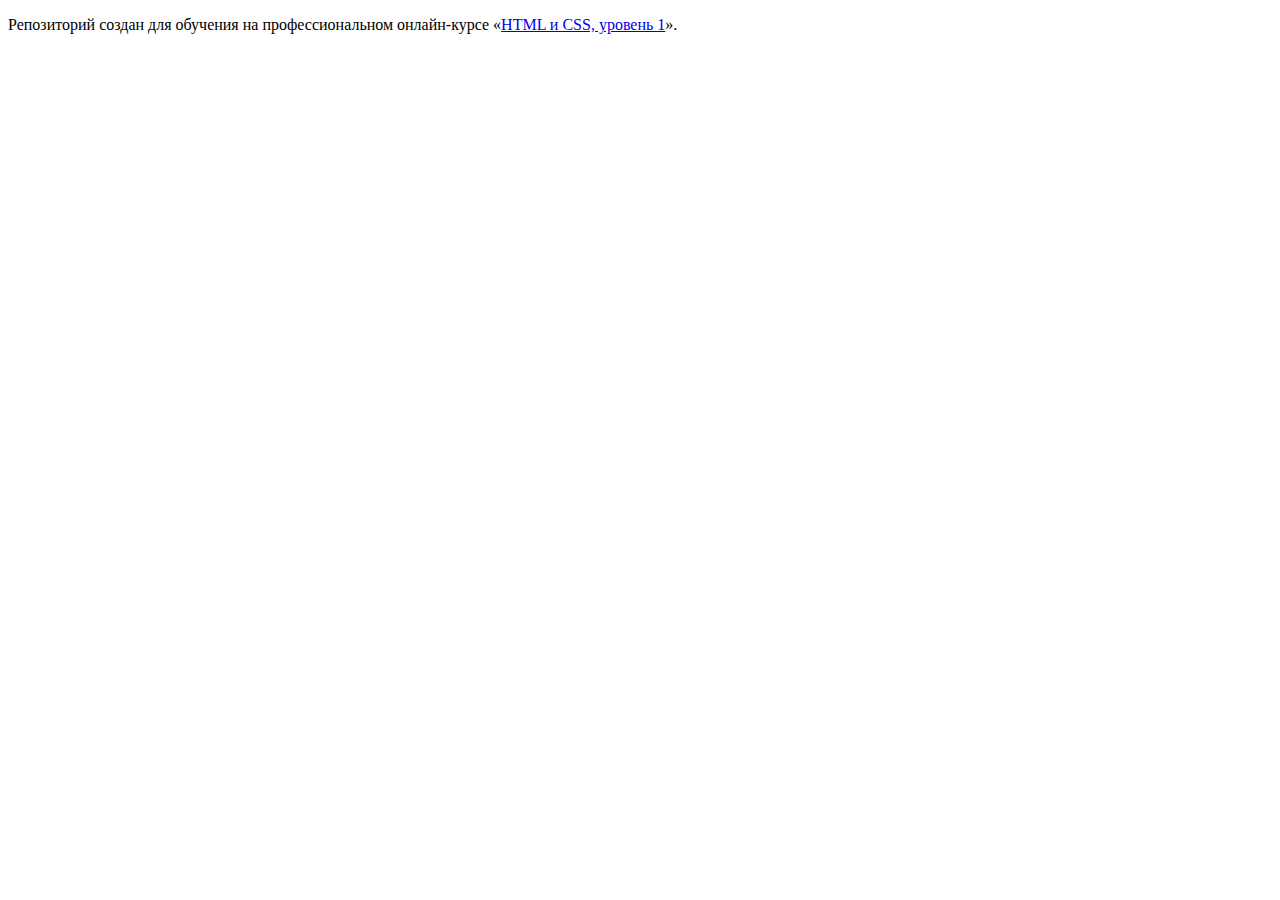
==== index.html @ 4a23c42f ":hatching_chick:" ====
<!DOCTYPE html>
<html lang="ru">
  <head>
    <meta charset="utf-8">
    <title>HTML Academy: Глейси</title>
  </head>
  <body>

    <p>Репозиторий создан для обучения на профессиональном онлайн‑курсе «<a href="https://htmlacademy.ru/intensive/htmlcss">HTML и CSS, уровень 1</a>».</p>

  </body>
</html>
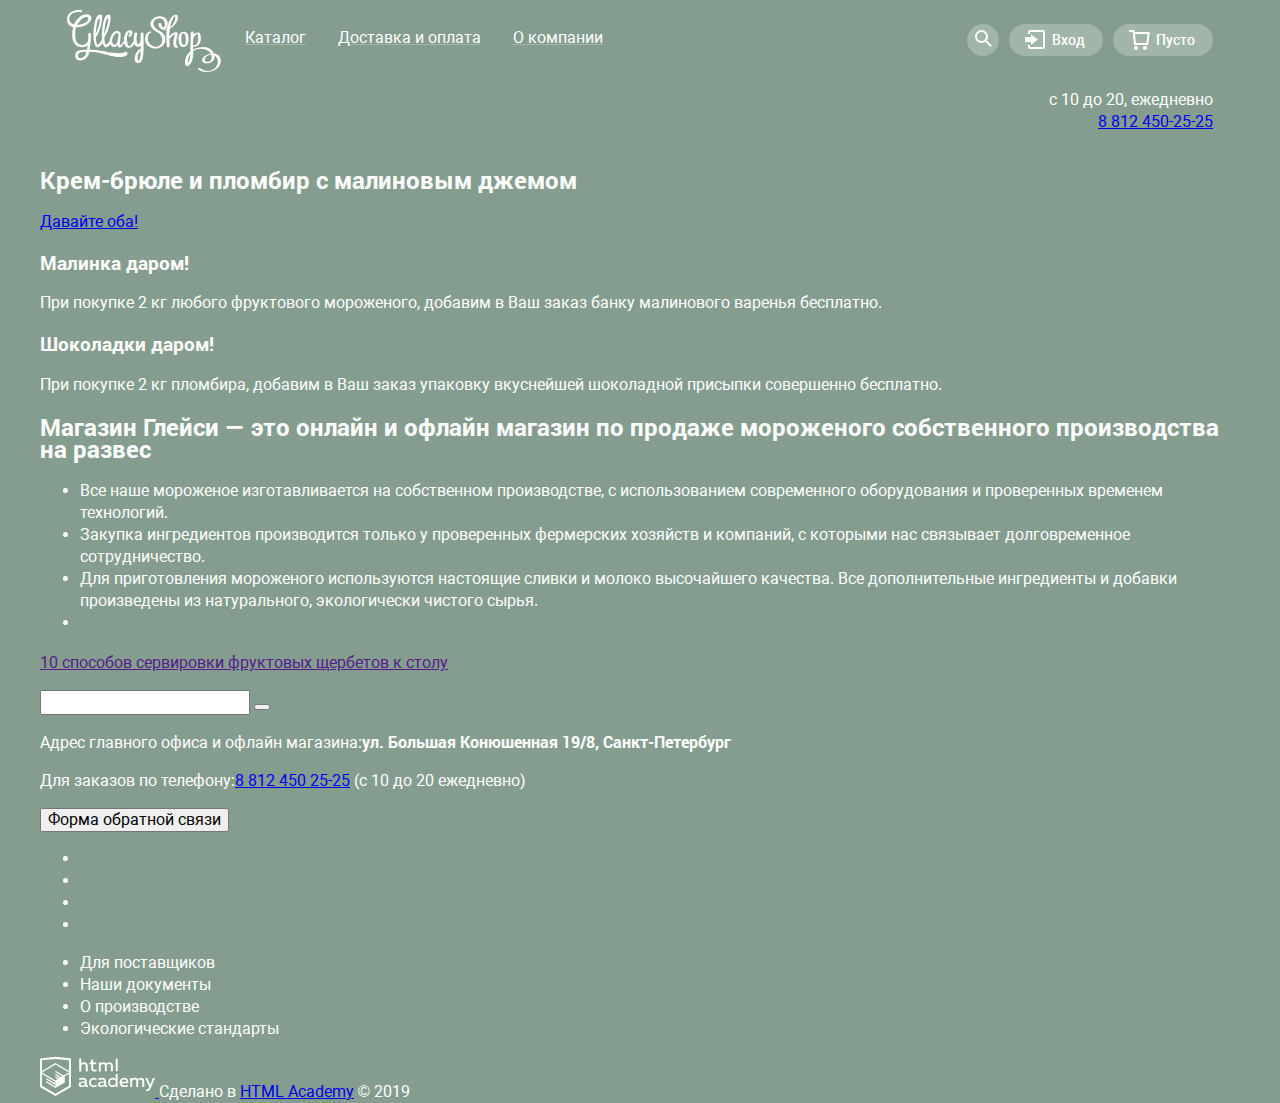
==== commit e2f38b0b: "Структура проекта" ====
--- a/index.html
+++ b/index.html
@@ -2,11 +2,157 @@
 <html lang="ru">
   <head>
     <meta charset="utf-8">
+    <meta name="viewport" content="width=device-width, initial-scale=1">
+    <link rel="stylesheet" href="css/normalize.css">
+    <link rel="stylesheet" href="css/style.css">
     <title>HTML Academy: Глейси</title>
   </head>
   <body>
+    <div class="page-wrapper">
+      <header class="header">
+        <div class="header-wrapper">
+          <img src="img/logo.svg" width="154" height="64" alt="Логотип" class="logo">
+          <nav class="site-nav">
+            <ul class="site-nav__list">
+              <li class="site-nav__item">
+                <a href="#" class="site-nav__link">Каталог</a>
+              </li>
+              <li class="site-nav__item">
+                <a href="#" class="site-nav__link">Доставка и оплата</a>
+              </li>
+              <li class="site-nav__item">
+                <a href="#" class="site-nav__link">О компании</a>
+              </li>
+            </ul>
+          </nav>
+          <div class="user-nav">
+            <ul class="user-nav__list">
+              <li class="user-nav__item">
+                <button class="nav-btns nav-btns__search">
+                  <svg width="17" height="17" viewBox="0 0 17 17"><path fill="#fff" d="M16.958 15.527L11.75 10.32A6.455 6.455 0 0 0 13 6.5 6.5 6.5 0 1 0 6.5 13a6.465 6.465 0 0 0 3.839-1.263l5.205 5.204 1.414-1.414zM6.5 11C4.019 11 2 8.981 2 6.5S4.019 2 6.5 2 11 4.019 11 6.5 8.981 11 6.5 11z"></path></svg>
+                </button>
+              </li>
+              <li class="user-nav__item">
+                <button class="nav-btns nav-btns__login">
+                  <span class="nav-btns__text">Вход</span>
+                  <svg width="21" height="19" viewBox="0 0 21 19"><g fill="#fff"><path d="M6 14.875L12.917 9.5 6 4.125v2.917H-.042v4.917H6z"></path><path d="M18 0H5C3.9 0 3 .9 3 2v2h2V2h13v15H5v-2H3v2c0 1.1.9 2 2 2h13c1.1 0 2-.9 2-2V2c0-1.1-.9-2-2-2z"></path></g></svg>
+                </button>
+              </li>
+              <li class="user-nav__item">
+                <button class="nav-btns nav-btns__cart">
+                  <span class="nav-btns__text">Пусто</span>
+                  <svg width="21" height="20" viewBox="0 0 21 20"><g fill="#FFF"><path d="M5.657 2.031L5.422 0H0v2h3.64l1.5 13h13.988l1.699-12.969H5.657zM17.372 13H6.922L5.888 4.031h12.66L17.372 13z"></path><circle cx="6.984" cy="18" r="2"></circle><circle cx="15.984" cy="18" r="2"></circle></g></svg>
+                </button>
+              </li>
+            </ul>
+          </div><!-- end .header-btns -->
+        </div><!-- end .header-wrapper -->
+        <div class="header-contacts">
+          <p class="header-contacts__text">с 10 до 20, ежедневно<br><a class="header-contacts__tel" href="tel:+78124502525">8 812 450-25-25</a></p>
+        </div><!-- end .header-contacts -->
 
-    <p>Репозиторий создан для обучения на профессиональном онлайн‑курсе «<a href="https://htmlacademy.ru/intensive/htmlcss">HTML и CSS, уровень 1</a>».</p>
 
+      </header>
+      <main class="main">
+        <h1 class="visually-hidden">Добро пожаловать в магазин мороженного "Глэйси"</h1>
+        <section class="slider">
+
+        </section>
+        <section class="offer">
+          <h2 class="offer__text">Крем-брюле и пломбир с малиновым джемом</h2>
+          <a href="#" class="offer__btn">Давайте оба!</a>
+        </section>
+        <div class="content">
+          <article class="gift gift--raspberry">
+            <h3 class="gift__title">Малинка даром!</h3>
+            <p class="gift__text">При покупке 2 кг любого фруктового мороженого, добавим в Ваш заказ банку малинового варенья бесплатно.</p>
+          </article>
+          <article class="gift gift--chocolate">
+            <h3 class="gift__title">Шоколадки даром!</h3>
+            <p class="gift__text">При покупке 2 кг пломбира, добавим в Ваш заказ упаковку вкуснейшей шоколадной присыпки совершенно бесплатно.</p>
+          </article>
+          <h2 class="visually-hidden">Хиты продаж</h2>
+          <article class="goods goods--hit"></article>
+          <article class="goods goods--hit"></article>
+          <article class="goods goods--hit"></article>
+          <article class="goods goods--hit"></article>
+          <section class="about-shop">
+            <h2 class="about-shop__title">Магазин Глейси — это онлайн и офлайн магазин по продаже мороженого собственного производства на развес</h2>
+            <ul class="about-shop__list">
+              <li class="about-shop__item about-shop__item--ice-cream">
+                Все наше мороженое изготавливается на собственном производстве, с использованием современного оборудования и проверенных временем технологий.
+              </li>
+              <li class="about-shop__item about-shop__item--cow">
+                Закупка ингредиентов производится только у проверенных фермерских хозяйств и компаний, с которыми нас связывает долговременное сотрудничество.
+              </li>
+              <li class="about-shop__item about-shop__item--leaf">
+                Для приготовления мороженого используются настоящие сливки и молоко высочайшего качества. Все дополнительные ингредиенты и добавки произведены из натурального, экологически чистого сырья.
+              </li>
+              <li class="about-shop__item about-shop__item--thermometer"></li>
+            </ul>
+          </section><!-- end .about-shop -->
+          <aside class="new-post">
+            <h3 class="new-post__title"></h3>
+            <a href="" class="new-post__link">10 способов сервировки фруктовых щербетов к столу</a>
+          </aside>
+          <section class="subscription">
+            <p class="subscription__text"></p>
+            <form action="" class="subscription__form">
+              <label for="" class="subscription__label"></label>
+              <input type="text" class="subscription__email">
+              <button class="subscription__btn"></button>
+            </form><!-- end .subscription__form -->
+          </section><!-- end .subscription -->
+        </div><!-- end .main-content -->
+      </main>
+      <footer class="footer">
+        <div class="footer-map">
+          <div class="contacts">
+            <p class="contacts__adress">Адрес главного офиса и офлайн магазина:<b>ул. Большая Конюшенная 19/8, Санкт-Петербург</b></p>
+            <p class="contacts__order">Для заказов по телефону:<a class="contacts__order" href="tel:+78124502525">8 812 450 25-25</a> (с 10 до 20 ежедневно)</p>
+            <button class="contacts__btn" type="button">Форма обратной связи</button>
+          </div><!-- end .contacts -->
+        </div><!-- end .footer-map -->
+        <div class="social">
+          <h3 class="visually-hidden">Мы в социальных сетях</h3>
+          <ul class="social__list">
+            <li class="social__item">
+              <a href="#" class="social__btn">
+                <span class="visually-hidden">Facebook</span>
+              </a>
+            </li>
+            <li class="social__item">
+              <a href="#" class="social__btn">
+                <span class="visually-hidden">VK</span>
+              </a>
+            </li>
+            <li class="social__item">
+              <a href="#" class="social__btn">
+                <span class="visually-hidden">Instagram</span>
+              </a>
+            </li>
+            <li class="social__item">
+              <a href="#" class="social__btn">
+                <span class="visually-hidden">Twitter</span>
+              </a>
+            </li>
+          </ul><!-- end .social__list -->
+        </div><!-- end .social -->
+        <div class="footer-info">
+          <ul class="footer-info__list">
+            <li class="footer-info__item">Для поставщиков</li>
+            <li class="footer-info__item">Наши документы</li>
+            <li class="footer-info__item">О производстве</li>
+            <li class="footer-info__item">Экологические стандарты</li>
+          </ul>
+        </div><!-- end .footer-info -->
+        <div class="footer__copyright">
+          <a class="footer__btn" href="https://htmlacademy.ru/intensive/htmlcss" target="_blank" aria-label="Онлайн‑курс HTML и CSS. Профессиональная вёрстка сайтов">
+            <svg width="115" height="41" data-name="Layer 1" viewBox="0 0 108.08 36.85"><path d="M44.61 26.86a2 2 0 00.55-.1v1.33a3.25 3.25 0 01-1.18.21 1.67 1.67 0 01-1.67-1 4.84 4.84 0 01-3.14 1.08c-1.51 0-2.91-.83-2.91-2.55 0-2.13 2-2.79 3.71-2.79a11.08 11.08 0 012.17.25v-.3c0-1-.76-1.77-2.19-1.77a7.42 7.42 0 00-3 .64v-1.7a10.21 10.21 0 013.19-.55c2.36 0 3.81 1.12 3.81 3.65v3a.54.54 0 00.49.59h.17zm-6.44-1.13a1.35 1.35 0 001.46 1.25h.11a3.39 3.39 0 002.41-1v-1.42a9.72 9.72 0 00-1.81-.21c-1 0-2.16.33-2.16 1.38zm12.36-6.11a5 5 0 012.57.64v1.72a4.08 4.08 0 00-2.3-.7 2.75 2.75 0 100 5.49 5 5 0 002.43-.64v1.71a6.27 6.27 0 01-2.76.57A4.21 4.21 0 0146 24.49v-.41a4.32 4.32 0 014.18-4.46h.38zm12.17 7.24a2 2 0 00.55-.1v1.33a3.25 3.25 0 01-1.18.21 1.67 1.67 0 01-1.67-1 4.84 4.84 0 01-3.14 1.08c-1.51 0-2.91-.83-2.91-2.55 0-2.13 2-2.79 3.71-2.79a11.08 11.08 0 012.17.25v-.3c0-1-.76-1.77-2.19-1.77a7.42 7.42 0 00-3 .64v-1.7a10.21 10.21 0 013.19-.55c2.36 0 3.81 1.12 3.81 3.65v3a.54.54 0 00.49.59h.17zm-6.44-1.13a1.35 1.35 0 001.47 1.25h.11a3.39 3.39 0 002.41-1v-1.42a9.72 9.72 0 00-1.81-.21c-1.06 0-2.16.33-2.16 1.38zM73 15.98v12.2h-1.65v-1.32a3.88 3.88 0 01-3.19 1.54 4.4 4.4 0 010-8.78 3.81 3.81 0 013 1.3v-4.94H73zm-4.53 5.22a2.76 2.76 0 100 5.52 2.86 2.86 0 002.68-1.74v-2a2.91 2.91 0 00-2.66-1.73zM79 19.62c3.31 0 4.46 2.68 3.92 5.09H76.7c.21 1.5 1.67 2.11 3.19 2.11a6.11 6.11 0 002.64-.59v1.6a7.14 7.14 0 01-3 .57c-2.53 0-4.75-1.42-4.75-4.42a4.18 4.18 0 014-4.39H79zm.09 1.54a2.28 2.28 0 00-2.44 2.1v.06h4.65a2 2 0 00-2.17-2.16zm5.73 7v-8.31h1.65v1a3.81 3.81 0 012.78-1.27 2.86 2.86 0 012.64 1.4 4.12 4.12 0 012.91-1.33 3.06 3.06 0 013.2 3.33v5.2h-1.9v-5.15a1.59 1.59 0 00-1.42-1.75h-.26a2.8 2.8 0 00-2.07 1.12v5.78h-1.9v-5.15A1.59 1.59 0 0089 21.29h-.2a3 3 0 00-2.21 1.29v5.63h-1.73zm21.31-8.33h1.9l-3.91 9.46c-.9 2.17-2.09 2.86-3.35 2.86a4.76 4.76 0 01-1.1-.14v-1.57a2.86 2.86 0 00.85.12c.9 0 1.58-.64 2.07-1.9l.17-.42-4-8.4h2l2.86 6.29zM38.73 1.44V6.2a3.81 3.81 0 012.7-1.14 3.25 3.25 0 013.44 3.4v5.15H43V8.7a1.81 1.81 0 00-1.61-2h-.3a2.93 2.93 0 00-2.32 1.39v5.52h-1.9V1.44h1.9zm11.21.85v3h3v1.6h-3v3.81c0 1.1.5 1.46 1.58 1.46a4.49 4.49 0 001.69-.33v1.6a6.8 6.8 0 01-2.21.35 2.55 2.55 0 01-2.86-2.74V6.87h-1.56V5.24h1.5V2.72zm5.4 11.31V5.26H57v1a3.81 3.81 0 012.77-1.28 2.86 2.86 0 012.6 1.33 4.12 4.12 0 012.91-1.33 3.06 3.06 0 013.16 3.4v5.21h-1.9V8.44a1.59 1.59 0 00-1.42-1.75h-.23a2.8 2.8 0 00-2.07 1.12v5.78h-1.9V8.44a1.59 1.59 0 00-1.42-1.75h-.23a3 3 0 00-2.21 1.29v5.63h-1.72zM71.17 1.43H73v12.15h-1.83V1.43zM14.71-.02h-.16L0 1.52v26.67l14.55 8.66 14.55-8.66V1.52zm12.5 27.1l-12.66 7.54L1.9 27.1V16.16l12.59 7.5v1.32l-8.63-5.1v1.31l8.68 5.21v1.39l-8.67-5.16v1.35l8.68 5.21 8.75-5.24v-5.66l3.9-2.31V27.1zm0-12.53l-3.48 2-1.6 1-7.62-4.57v1.31L21 18.21l-.14.09-1 .54-5.37-3.2v1.34l4.24 2.52-1 .67-3.2-1.9v1.31l2.1 1.24-2.13 1.26L2 14.63l12.51-7.54zm0-1.32L14.49 5.74 1.91 13.23v-10L14.56 1.9l12.65 1.33v10z" fill="#ffffff"/></svg>
+          </a>
+          <span class="footer__text">Сделано в <a href="#" class="footer__link">HTML Academy</a> © 2019</span>
+        </div><!-- end .footer__copyright -->
+      </footer>
+    </div><!-- end .page-wrapper -->
   </body>
 </html>
--- a/css/style.css
+++ b/css/style.css
@@ -0,0 +1,152 @@
+@font-face {
+  font-family: "Roboto";
+  src: url("../fonts/roboto.woff2") format("woff2"),
+  url("../fonts/roboto.woff") format("woff");
+  font-weight: 400;
+  font-style: normal;
+}
+
+@font-face {
+  font-family: "Roboto";
+  src: url("../fonts/robotomedium.woff2") format("woff2"),
+  url("../fonts/robotomedium.woff") format("woff");
+  font-weight: 500;
+  font-style: normal;
+}
+
+@font-face {
+  font-family: "Roboto";
+  src: url("../fonts/robotobold.woff2") format("woff2"),
+  url("../fonts/robotobold.woff") format("woff");
+  font-weight: 700;
+  font-style: normal;
+}
+
+:root {
+  --basic-black:#000000; /* black text color */
+  --basic-white:#ffffff; /* white text and bg color */
+  --basic-olive: #849d8f; /* background color-1*/
+  --basic-light-olive: #a1b5a9; /*text-decoration on nav items*/
+}
+
+/* * * global * * */
+html {
+  height: 100%;
+}
+
+body {
+  margin: 0px;
+  padding: 0px;
+  height: 100%;
+  background-color: var(--basic-olive);
+  font-family: "Roboto", Arial, "Helvetica CY", "Nimbus Sans L", sans-serif;
+  font-size: 16px;
+  line-height: 22px;
+  font-weight: 400;
+  color: var(--basic-white);
+}
+
+.page-wrapper {
+  width: 1200px;
+  margin: 0 auto;
+}
+
+.visually-hidden {
+  position: absolute;
+  width: 1px;
+  height: 1px;
+  margin: -1px;
+  border: none;
+  padding: 0;
+  clip: rect(0 0 0 0);
+  overflow: hidden;
+}
+
+/* * * index * * */
+/* * * header * * */
+.header {
+  padding-top: 9px;
+  margin: 0 27px;
+  display: flex;
+  flex-direction: column;
+}
+
+.header-wrapper {
+  display: flex;
+}
+
+.site-nav__list {
+  display: flex;
+  padding: 0;
+  padding-left: 24px;
+  margin: 0;
+  margin-top: 20px;
+  list-style: none;
+}
+
+.site-nav__item {
+  line-height: 18px;
+  padding-right: 32px;
+  text-decoration: underline;
+}
+
+.site-nav__link {
+  color: var(--basic-white);
+  text-decoration-color: var(--basic-light-olive);
+}
+
+.user-nav {
+  margin-left: auto;
+}
+
+.user-nav__list {
+  display: flex;
+  padding: 0;
+  padding-top: 15px;
+  margin: 0;
+  list-style: none;
+}
+
+.user-nav__item {
+  padding-left: 10px;
+}
+
+.nav-btns {
+  position: relative;
+  min-width: 32px;
+  height: 32px;
+  border: 0;
+  background-color: var(--basic-light-olive);
+  border-radius: 16px;
+  font-size: 14px;
+  line-height: 16px;
+  font-weight: 500;
+  color: var(--basic-white);
+}
+
+.nav-btns__text {
+  padding-left: 37px;
+  padding-right: 12px;
+}
+
+.nav-btns__search svg {
+  position: absolute;
+  top: 6px;
+  left: 8px;
+}
+
+.nav-btns__login svg {
+  position: absolute;
+  top: 6px;
+  left: 16px;
+}
+
+.nav-btns__cart svg {
+  position: absolute;
+  top: 6px;
+  left: 16px;
+}
+
+.header-contacts {
+  text-align: right;
+}
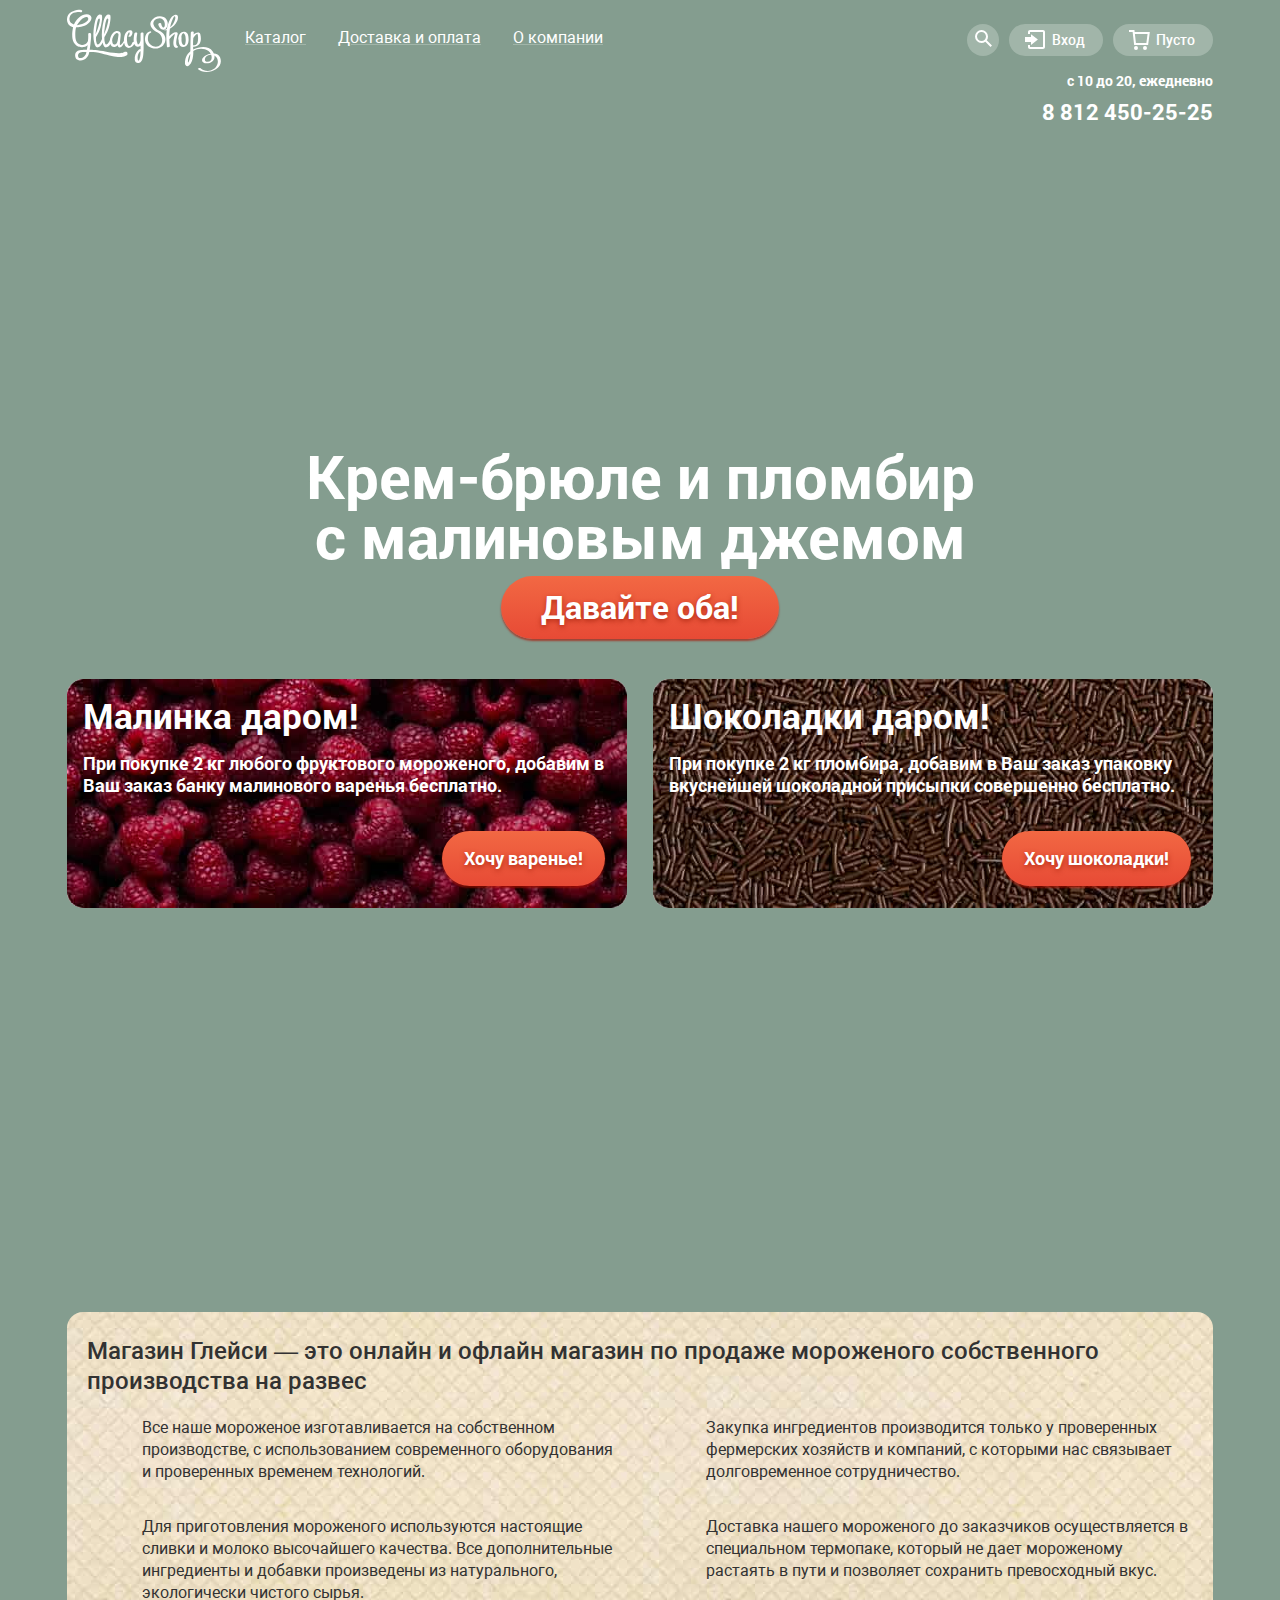
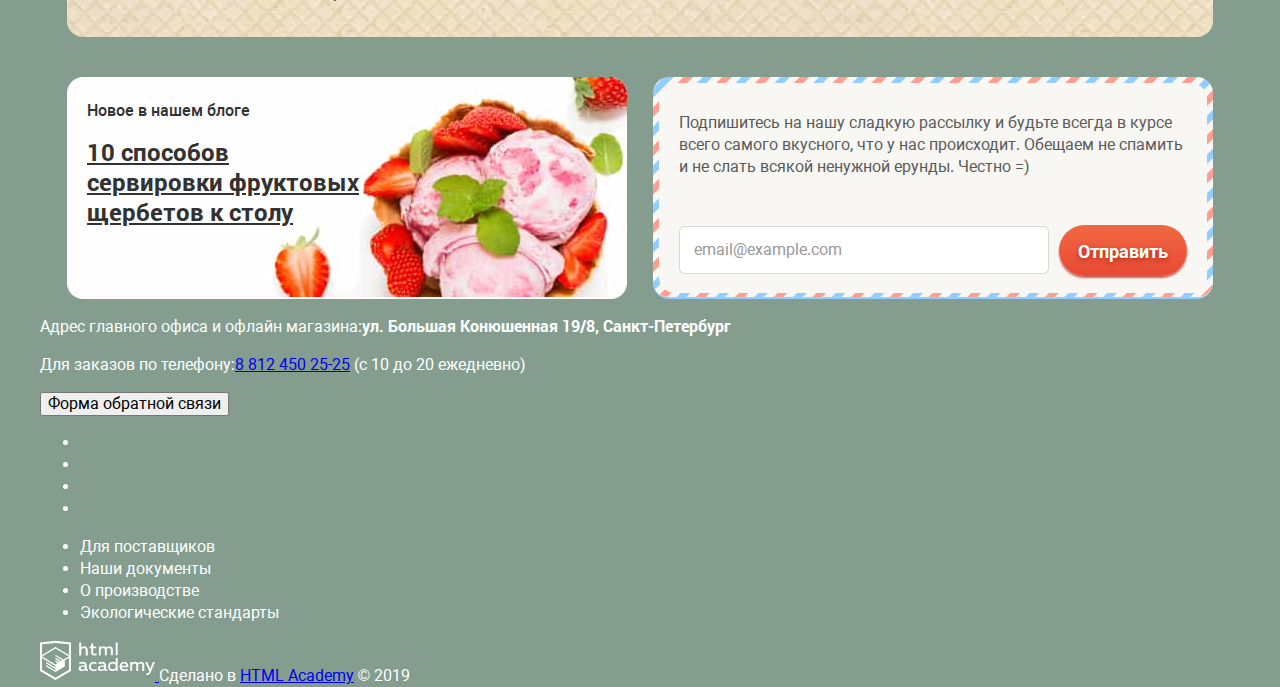
==== commit 17984deb: "Работа над index.html" ====
--- a/index.html
+++ b/index.html
@@ -48,7 +48,8 @@
           </div><!-- end .header-btns -->
         </div><!-- end .header-wrapper -->
         <div class="header-contacts">
-          <p class="header-contacts__text">с 10 до 20, ежедневно<br><a class="header-contacts__tel" href="tel:+78124502525">8 812 450-25-25</a></p>
+          <p class="header-contacts__text">с 10 до 20, ежедневно</p>
+          <a class="header-contacts__tel" href="tel:+78124502525">8 812 450-25-25</a>
         </div><!-- end .header-contacts -->
 
 
@@ -60,16 +61,18 @@
         </section>
         <section class="offer">
           <h2 class="offer__text">Крем-брюле и пломбир с малиновым джемом</h2>
-          <a href="#" class="offer__btn">Давайте оба!</a>
+          <a href="#" class="btn-basic offer__btn">Давайте оба!</a>
         </section>
         <div class="content">
           <article class="gift gift--raspberry">
             <h3 class="gift__title">Малинка даром!</h3>
             <p class="gift__text">При покупке 2 кг любого фруктового мороженого, добавим в Ваш заказ банку малинового варенья бесплатно.</p>
+            <a href="#" class="btn-basic gift__btn">Хочу варенье!</a>
           </article>
           <article class="gift gift--chocolate">
             <h3 class="gift__title">Шоколадки даром!</h3>
             <p class="gift__text">При покупке 2 кг пломбира, добавим в Ваш заказ упаковку вкуснейшей шоколадной присыпки совершенно бесплатно.</p>
+            <a href="#" class="btn-basic gift__btn">Хочу шоколадки!</a>
           </article>
           <h2 class="visually-hidden">Хиты продаж</h2>
           <article class="goods goods--hit"></article>
@@ -88,20 +91,25 @@
               <li class="about-shop__item about-shop__item--leaf">
                 Для приготовления мороженого используются настоящие сливки и молоко высочайшего качества. Все дополнительные ингредиенты и добавки произведены из натурального, экологически чистого сырья.
               </li>
-              <li class="about-shop__item about-shop__item--thermometer"></li>
+              <li class="about-shop__item about-shop__item--thermometer">
+                Доставка нашего мороженого до заказчиков осуществляется в специальном термопаке, который не дает мороженому растаять в пути и позволяет сохранить превосходный вкус.
+              </li>
             </ul>
           </section><!-- end .about-shop -->
           <aside class="new-post">
-            <h3 class="new-post__title"></h3>
-            <a href="" class="new-post__link">10 способов сервировки фруктовых щербетов к столу</a>
+            <p class="new-post__title">Новое в нашем блоге</p>
+            <a href="#" class="new-post__link">10 способов сервировки фруктовых щербетов к столу</a>
           </aside>
           <section class="subscription">
-            <p class="subscription__text"></p>
-            <form action="" class="subscription__form">
-              <label for="" class="subscription__label"></label>
-              <input type="text" class="subscription__email">
-              <button class="subscription__btn"></button>
-            </form><!-- end .subscription__form -->
+            <div class="subscription__wrapper">
+              <p class="subscription__text">Подпишитесь на нашу сладкую рассылку и будьте всегда в курсе всего самого вкусного, что у нас происходит. Обещаем не спамить и не слать всякой ненужной ерунды. Честно =)</p>
+              <form action="https://echo.htmlacademy.ru" method="POST" class="subscription__form">
+                <label for="subscription-input" class="subscription__label"></label>
+                <input type="text" id="subscription-input" class="subscription__input" placeholder="email@example.com">
+                <button type="submit" class="btn-basic subscription__btn">Отправить</button>
+              </form><!-- end .subscription__form -->
+            </div><!-- end .subscription__wrapper -->
+
           </section><!-- end .subscription -->
         </div><!-- end .main-content -->
       </main>
--- a/css/style.css
+++ b/css/style.css
@@ -27,6 +27,19 @@
   --basic-white:#ffffff; /* white text and bg color */
   --basic-olive: #849d8f; /* background color-1*/
   --basic-light-olive: #a1b5a9; /*text-decoration on nav items*/
+  --basic-light-tomato: #F26843; /*btn-basic center*/
+  --basic-tomato: #E74A35; /*btn-basic edge*/
+  --basic-tomato-shadow: rgba(172, 16, 0, 0.64); /*shadow of btn-basic*/
+  --basic-tomato-text-shadow: rgba(160, 32, 11, 0.76); /*shadow of btn-basic*/
+  --basic-raspberry: #c1134e; /*background color of raspberry gift*/
+  --basic-chocolate: #4f2e0f; /*background color of chocolate gift*/
+  --basic-waffle: #f2e6ce; /*background color of waffle*/
+  --basic-light-black: #323232; /*text color of waffle/aside*/
+  --basic-post: #92cdff; /*background color of subscription*/
+  --basic-grey: #f8f7f4; /*background color of subscription__wrapper*/
+  --basic-post-text: #5a5a5a; /*text color of post*/
+  --basic-dirty-grey: rgba(178, 178, 178, 0.52); /*border color of subscription__input*/
+  --basic-light-grey: #999999; /*placeholder color of subscription__input*/
 }
 
 /* * * global * * */
@@ -62,6 +75,21 @@
   overflow: hidden;
 }
 
+.btn-basic {
+  padding: 15px 22px 16px 22px;
+  background: linear-gradient(180deg, var(--basic-light-tomato) 0%, var(--basic-tomato) 100%);
+  box-shadow: 0px 2px 2px var(--basic-tomato-shadow);
+  border-radius: 70px;
+  color: var(--basic-white);
+  text-decoration: none;
+  text-shadow: 0px 2px 5px var(--basic-tomato-text-shadow);
+  font-size: 18px;
+  line-height: 24px;
+  font-weight: bold;
+  text-align: center;
+
+}
+
 /* * * index * * */
 /* * * header * * */
 .header {
@@ -148,5 +176,223 @@
 }
 
 .header-contacts {
-  text-align: right;
-}
+  display: flex;
+  flex-direction: column;
+  align-items: flex-end;
+}
+
+.header-contacts__text {
+  font-size: 14px;
+  line-height: 16px;
+  font-weight: bold;
+  margin: 0;
+  padding-bottom: 10px;
+}
+
+.header-contacts__tel {
+  font-size: 22px;
+  line-height: 26px;
+  font-weight: bold;
+  color: var(--basic-white);
+  text-decoration: none;
+}
+/* * * main section * * */
+.main {
+  padding: 0 27px;
+}
+
+/* offer/slider */
+.offer {
+  display: flex;
+  flex-direction: column;
+  align-items: center;
+  padding-top: 271px;
+  margin-bottom: 40px;
+}
+
+.offer__text {
+  margin-bottom: 10px;
+  width: 60%;
+  font-size: 60px;
+  line-height: 60px;
+  font-weight: bold;
+  text-align: center;
+}
+
+.offer__btn {
+  padding: 9px 40px 10px 40px;
+  font-size: 32px;
+  line-height: 44px;
+}
+
+/* grid for content */
+.content {
+  display: grid;
+  grid-template-columns: repeat(4, 267px);
+  grid-column-gap: 26px;
+  grid-row-gap: 40px;
+}
+
+/* gifts */
+.gift {
+  position: relative;
+  grid-column: span 2;
+  background-repeat: no-repeat;
+  min-height: 229px;
+  border-radius: 16px;
+}
+
+.gift--raspberry {
+  background-color: var(--basic-raspberry);
+  background-image: url("../img/bg-raspberry.jpg");
+}
+
+.gift--chocolate {
+  background-color: var(--basic-chocolate);
+  background-image: url("../img/bg-chocolate.jpg");
+}
+
+.gift__title {
+  margin-top: 16px;
+  margin-left: 16px;
+  margin-bottom: 16px;
+  font-weight: bold;
+  font-size: 35px;
+  line-height: 41px;
+}
+
+.gift__text {
+  margin: 0;
+  margin-left: 16px;
+  margin-right: 22px;
+  font-weight: bold;
+  font-size: 18px;
+}
+
+.gift__btn {
+  position: absolute;
+  bottom: 22px;
+  right: 22px;
+}
+
+/* goods */
+.goods {
+  grid-column: span 1;
+  min-height: 324px;
+}
+
+/* about shop */
+.about-shop {
+  grid-column: span 4;
+  min-height: 306px;
+  background-image: url("../img/bg-waffle.jpg");
+  background-repeat: repeat;
+  background-color: var(--basic-waffle);
+  color: var(--basic-light-black);
+  border-radius: 16px;
+}
+
+.about-shop__title {
+  margin-top: 24px;
+  margin-left: 20px;
+  margin-right: 20px;
+  margin-bottom: 21px;
+  font-weight: 500;
+  font-size: 24px;
+  line-height: 30px;
+}
+
+.about-shop__list {
+  display: flex;
+  flex-wrap: wrap;
+  margin: 0;
+  padding-left: 75px;
+  padding-right: 23px;
+  list-style: none;
+}
+
+.about-shop__item {
+  width: 482px;
+  padding-bottom: 33px;
+}
+
+.about-shop__item:nth-child(2n) {
+  padding-left: 82px;
+}
+
+/* aside */
+.new-post {
+  grid-column: span 2;
+  min-height: 220px;
+  background-color: var(--basic-white);
+  background-image: url("../img/strawberry-background.jpg");
+  background-repeat: no-repeat;
+  border-radius: 16px;
+  color: var(--basic-light-black);
+}
+
+.new-post__title {
+  font-weight: 500;
+  margin: 23px 20px 15px 20px;
+}
+
+.new-post__link {
+  display: block;
+  font-size: 24px;
+  line-height: 30px;
+  font-weight: bold;
+  margin-left: 20px;
+  width: 50%;
+  color: var(--basic-light-black);
+}
+
+.subscription {
+  grid-column: span 2;
+  min-height: 220px;
+  background-image: url("../img/bg-post.svg");
+  background-repeat: no-repeat;
+  background-color: var(--basic-post);
+  border-radius: 16px;
+}
+
+.subscription__wrapper {
+  min-height: 210px;
+  margin: 6px;
+  background-color: var(--basic-grey);
+  border-radius: 16px;
+}
+
+.subscription__text {
+  margin: 0;
+  padding: 29px 16px 47px 20px;
+  color: var(--basic-post-text);
+}
+
+.subscription__form {
+  display: flex;
+  align-items: center;
+  margin: 0 20px;
+}
+
+.subscription__input {
+  flex-grow: 1;
+  margin-right: 10px;
+  padding-left: 14px;
+  min-height: 44px;
+  border: 1px solid var(--basic-dirty-grey);
+  border-radius: 6px;
+  background-color: var(--basic-white);
+}
+
+.subscription__input::placeholder {
+  color: var(--basic-light-grey);
+  line-height: 24px;
+}
+
+.subscription__btn {
+  padding: 14px 19px 13px 19px;
+  border: 0;
+}
+/*
+
+*/
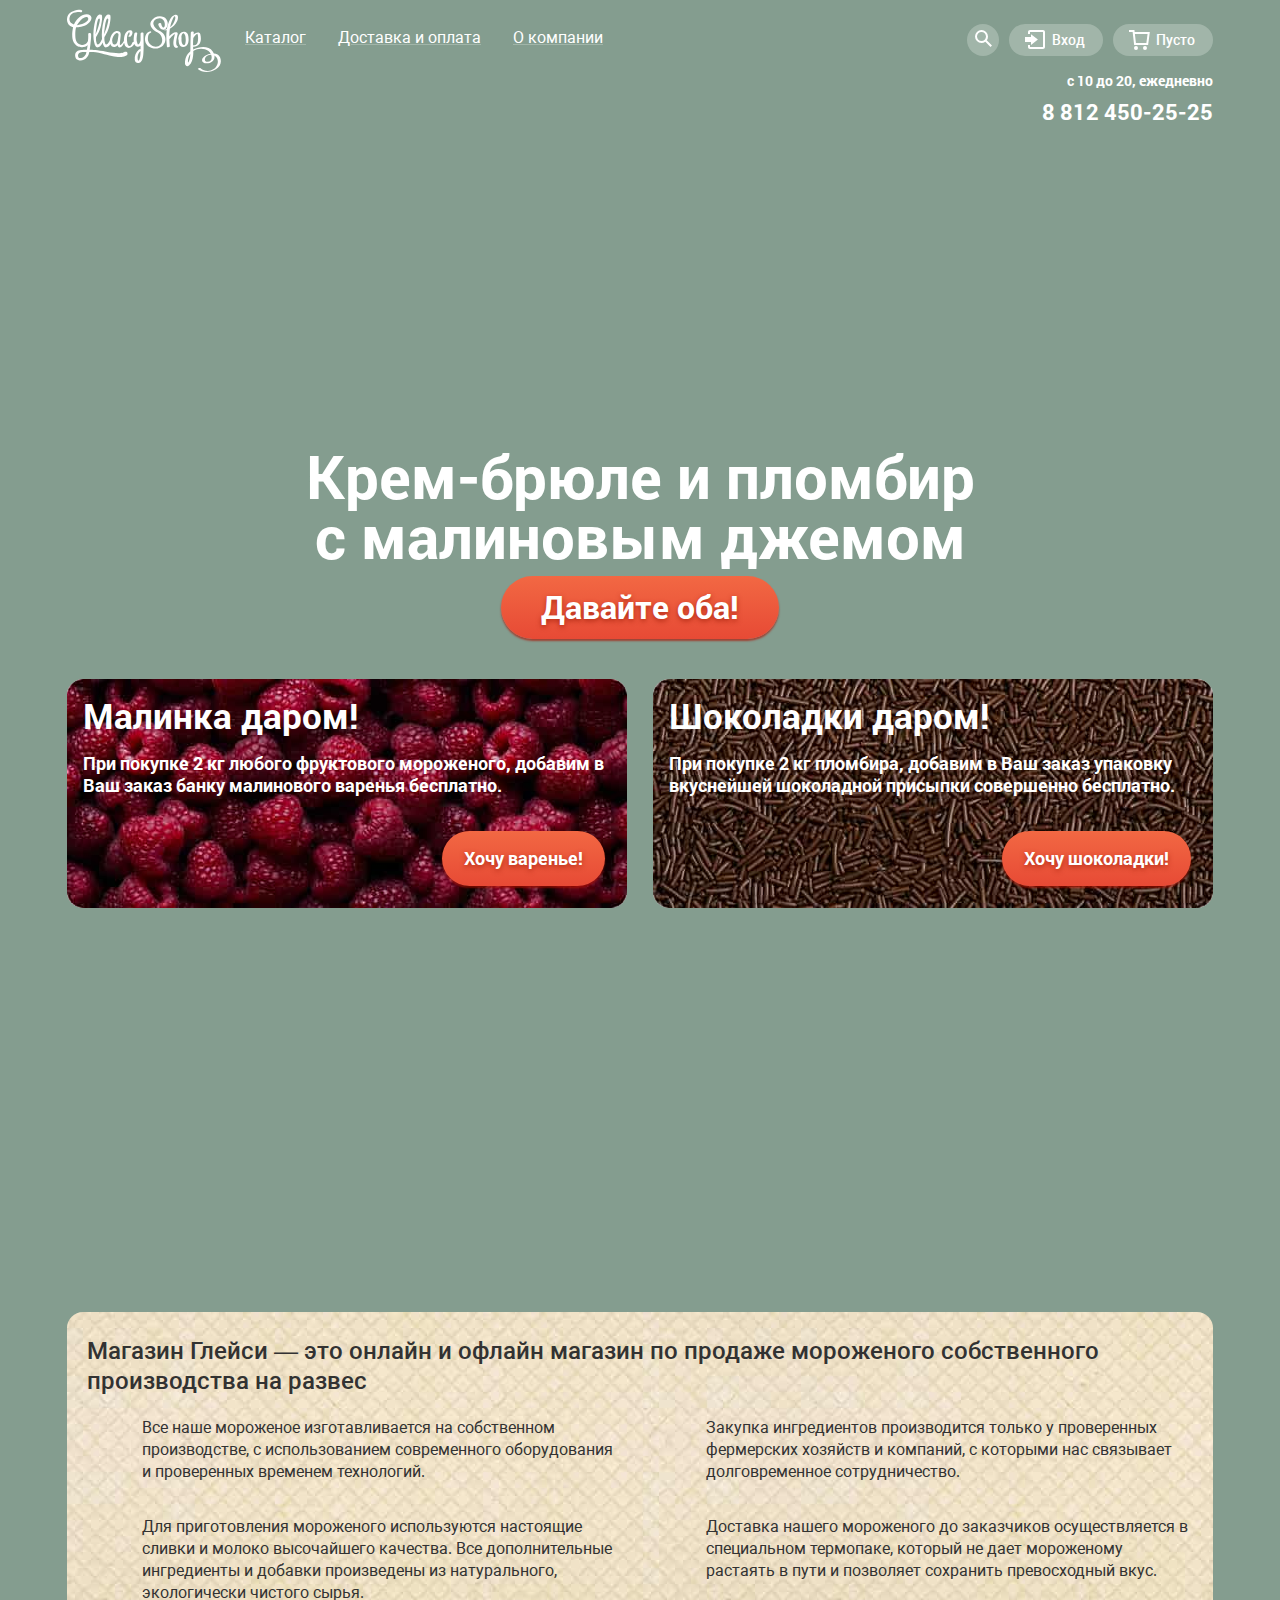
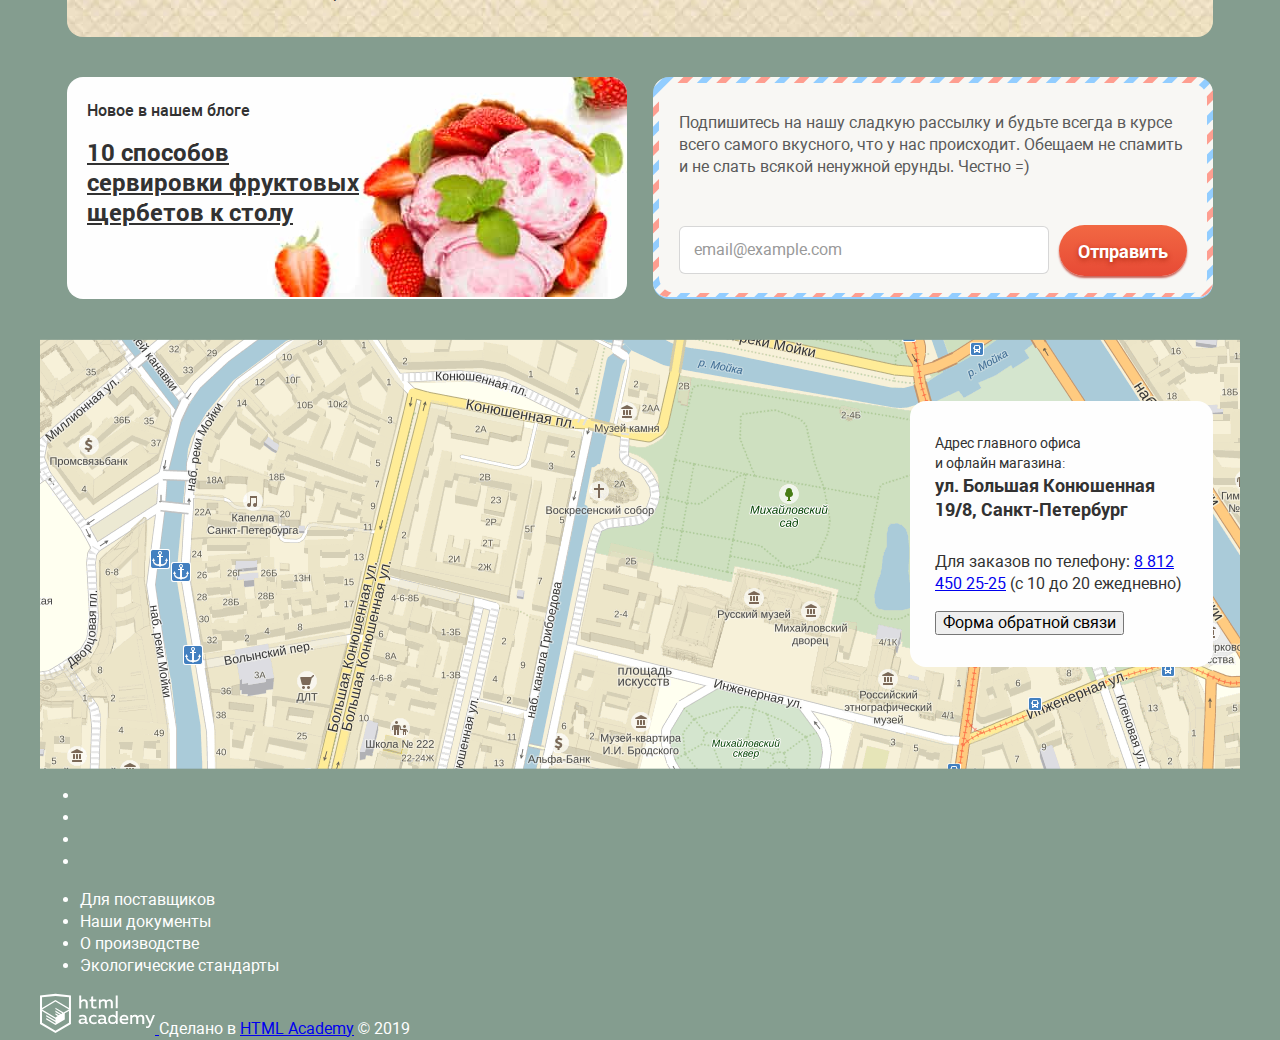
==== commit 964730aa: "Работа над index.html" ====
--- a/index.html
+++ b/index.html
@@ -109,15 +109,17 @@
                 <button type="submit" class="btn-basic subscription__btn">Отправить</button>
               </form><!-- end .subscription__form -->
             </div><!-- end .subscription__wrapper -->
-
           </section><!-- end .subscription -->
         </div><!-- end .main-content -->
       </main>
       <footer class="footer">
         <div class="footer-map">
           <div class="contacts">
-            <p class="contacts__adress">Адрес главного офиса и офлайн магазина:<b>ул. Большая Конюшенная 19/8, Санкт-Петербург</b></p>
-            <p class="contacts__order">Для заказов по телефону:<a class="contacts__order" href="tel:+78124502525">8 812 450 25-25</a> (с 10 до 20 ежедневно)</p>
+            <p class="contacts__adress">Адрес главного офиса<br>и офлайн магазина:<br><b>ул. Большая Конюшенная 19/8, Санкт-Петербург</b></p>
+            <p class="contacts__order">Для заказов по телефону:
+              <a class="contacts__order" href="tel:+78124502525">8 812 450 25-25</a>
+              (с 10 до 20 ежедневно)
+            </p>
             <button class="contacts__btn" type="button">Форма обратной связи</button>
           </div><!-- end .contacts -->
         </div><!-- end .footer-map -->
--- a/css/style.css
+++ b/css/style.css
@@ -40,8 +40,9 @@
   --basic-post-text: #5a5a5a; /*text color of post*/
   --basic-dirty-grey: rgba(178, 178, 178, 0.52); /*border color of subscription__input*/
   --basic-light-grey: #999999; /*placeholder color of subscription__input*/
-}
-
+  --basic-light-white: #fefefe; /*background color of contacts*/
+
+}
 /* * * global * * */
 html {
   height: 100%;
@@ -231,6 +232,7 @@
   grid-template-columns: repeat(4, 267px);
   grid-column-gap: 26px;
   grid-row-gap: 40px;
+  margin-bottom: 40px;
 }
 
 /* gifts */
@@ -393,6 +395,36 @@
   padding: 14px 19px 13px 19px;
   border: 0;
 }
-/*
-
-*/
+
+/* * * footer section * * */
+.footer-map {
+  position: relative;
+  min-height: 430px;
+  background-image: url("../img/map.png");
+  background-repeat: no-repeat;
+}
+
+.contacts {
+  position: absolute;
+  top: 62px;
+  right: 27px;
+  box-sizing: border-box;
+  width: 303px;
+  padding: 32px 25px;
+  border-radius: 16px;
+  background-color: var(--basic-light-white);
+  color: var(--basic-light-black);
+}
+
+.contacts__adress {
+  margin: 0;
+  font-size: 14px;
+  line-height: 20px;
+  margin-bottom: 30px;
+}
+
+.contacts__adress b {
+  font-weight: bold;
+  font-size: 18px;
+  line-height: 24px;
+}
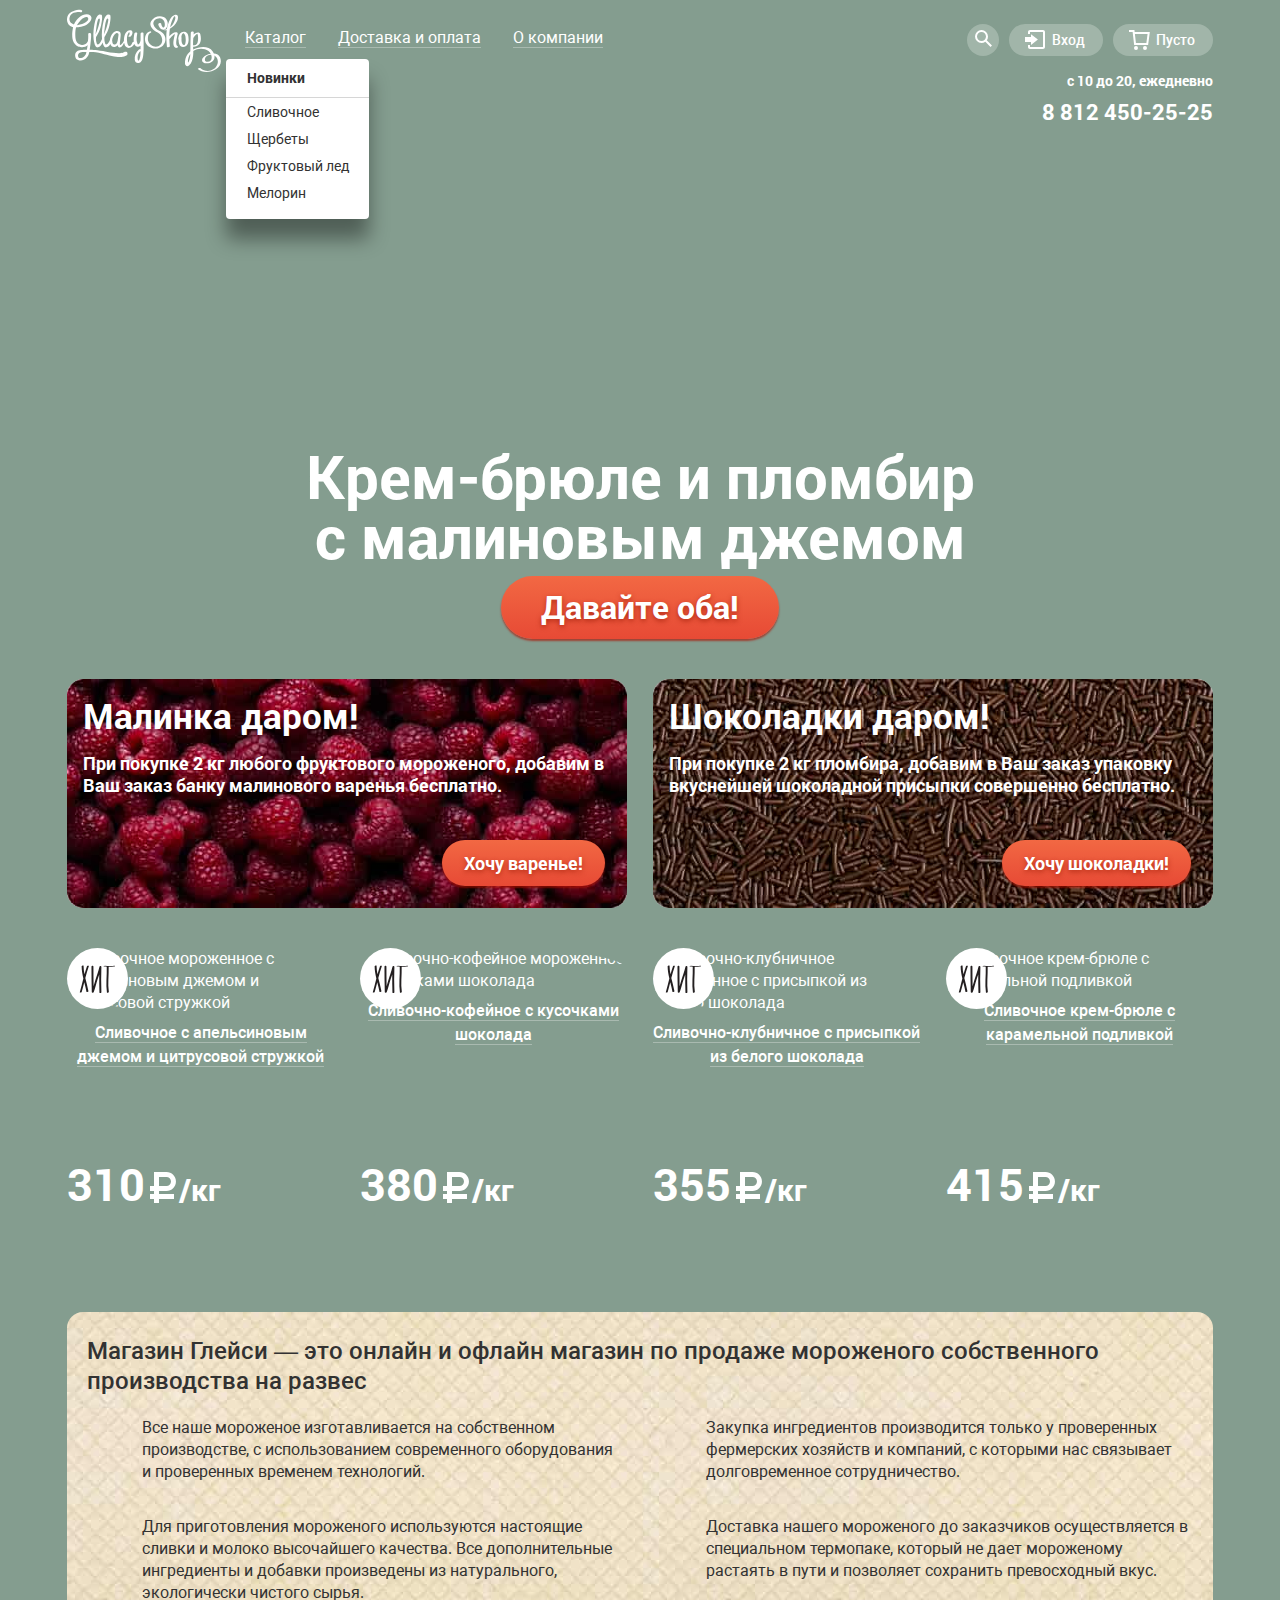
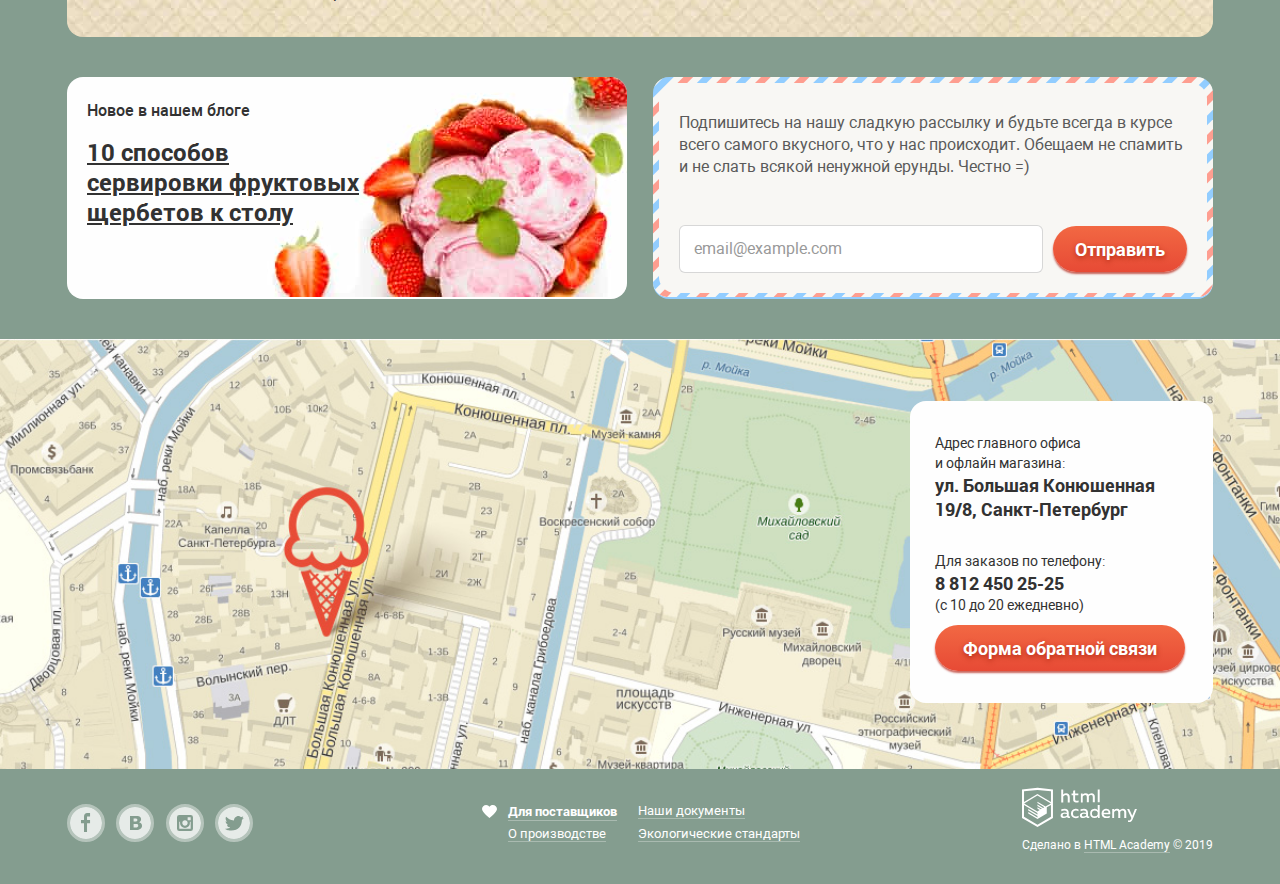
==== commit 76c6df92: "Исправлены карточки товаров" ====
--- a/index.html
+++ b/index.html
@@ -14,8 +14,15 @@
           <img src="img/logo.svg" width="154" height="64" alt="Логотип" class="logo">
           <nav class="site-nav">
             <ul class="site-nav__list">
-              <li class="site-nav__item">
+              <li class="site-nav__item catalog-nav">
                 <a href="#" class="site-nav__link">Каталог</a>
+                <ul class="catalog-nav__list">
+                  <li class="catalog-nav__item"><a href="#" class="catalog-nav__link"><b>Новинки</b></a></li>
+                  <li class="catalog-nav__item"><a href="#" class="catalog-nav__link">Сливочное</a></li>
+                  <li class="catalog-nav__item"><a href="#" class="catalog-nav__link">Щербеты</a></li>
+                  <li class="catalog-nav__item"><a href="#" class="catalog-nav__link">Фруктовый лед</a></li>
+                  <li class="catalog-nav__item"><a href="#" class="catalog-nav__link">Мелорин</a></li>
+                </ul>
               </li>
               <li class="site-nav__item">
                 <a href="#" class="site-nav__link">Доставка и оплата</a>
@@ -51,14 +58,10 @@
           <p class="header-contacts__text">с 10 до 20, ежедневно</p>
           <a class="header-contacts__tel" href="tel:+78124502525">8 812 450-25-25</a>
         </div><!-- end .header-contacts -->
-
-
       </header>
       <main class="main">
         <h1 class="visually-hidden">Добро пожаловать в магазин мороженного "Глэйси"</h1>
-        <section class="slider">
-
-        </section>
+        <section class="slider"></section>
         <section class="offer">
           <h2 class="offer__text">Крем-брюле и пломбир с малиновым джемом</h2>
           <a href="#" class="btn-basic offer__btn">Давайте оба!</a>
@@ -75,10 +78,34 @@
             <a href="#" class="btn-basic gift__btn">Хочу шоколадки!</a>
           </article>
           <h2 class="visually-hidden">Хиты продаж</h2>
-          <article class="goods goods--hit"></article>
-          <article class="goods goods--hit"></article>
-          <article class="goods goods--hit"></article>
-          <article class="goods goods--hit"></article>
+          <article class="goods goods--hit">
+            <img class="goods__img" src="./img/creamy-orange.jpg" width="267" height="267" alt="Сливочное мороженное с апельсиновым джемом и цитрусовой стружкой">
+            <p class="goods__cost">310<span class="goods__weight">/кг</span>
+            </p>
+            <h3 class="goods__title"><a href="#" class="goods__link">Сливочное с апельсиновым джемом и цитрусовой стружкой</a></h3>
+            <a href="#" class="btn-basic goods__btn">Быстрый просмотр</a>
+          </article>
+          <article class="goods goods--hit">
+            <img class="goods__img" src="./img/creamy-coffee.jpg" width="267" height="267" alt="Сливочно-кофейное мороженное с кусочками шоколада">
+            <p class="goods__cost">380<span class="goods__weight">/кг</span>
+            </p>
+            <h3 class="goods__title"><a href="#" class="goods__link">Сливочно-кофейное с кусочками шоколада</a></h3>
+            <a href="#" class="btn-basic goods__btn">Быстрый просмотр</a>
+          </article>
+          <article class="goods goods--hit">
+            <img class="goods__img" src="./img/creamy-straw.jpg" width="267" height="267" alt="Сливочно-клубничное мороженное с присыпкой из белого шоколада">
+            <p class="goods__cost">355<span class="goods__weight">/кг</span>
+            </p>
+            <h3 class="goods__title"><a href="#" class="goods__link">Сливочно-клубничное с присыпкой из белого шоколада</a></h3>
+            <a href="#" class="btn-basic goods__btn">Быстрый просмотр</a>
+          </article>
+          <article class="goods goods--hit">
+            <img class="goods__img" src="./img/creamy-creme-brulee.jpg" width="267" height="267" alt="Сливочное крем-брюле с карамельной подливкой">
+            <p class="goods__cost">415<span class="goods__weight">/кг</span>
+            </p>
+            <h3 class="goods__title"><a href="#" class="goods__link">Сливочное крем-брюле с карамельной подливкой</a></h3>
+            <a href="#" class="btn-basic goods__btn">Быстрый просмотр</a>
+          </article>
           <section class="about-shop">
             <h2 class="about-shop__title">Магазин Глейси — это онлайн и офлайн магазин по продаже мороженого собственного производства на развес</h2>
             <ul class="about-shop__list">
@@ -101,6 +128,7 @@
             <a href="#" class="new-post__link">10 способов сервировки фруктовых щербетов к столу</a>
           </aside>
           <section class="subscription">
+            <h2 class="visually-hidden">Подпишитесь на нашу рассылку</h2>
             <div class="subscription__wrapper">
               <p class="subscription__text">Подпишитесь на нашу сладкую рассылку и будьте всегда в курсе всего самого вкусного, что у нас происходит. Обещаем не спамить и не слать всякой ненужной ерунды. Честно =)</p>
               <form action="https://echo.htmlacademy.ru" method="POST" class="subscription__form">
@@ -112,55 +140,73 @@
           </section><!-- end .subscription -->
         </div><!-- end .main-content -->
       </main>
+    </div><!-- end .page-wrapper -->
+    <section class="location">
+      <h2 class="visually-hidden">Ждем Вас по адресу</h2>
+      <div class="location-container">
+        <div class="contacts">
+          <p class="contacts__adress">Адрес главного офиса<br>и офлайн магазина:<br><b>ул. Большая Конюшенная 19/8, Санкт-Петербург</b></p>
+          <p class="contacts__order">Для заказов по телефону:
+            <a class="contacts__link" href="tel:+78124502525">8 812 450 25-25</a>
+            (с 10 до 20 ежедневно)
+          </p>
+          <button class="btn-basic contacts__btn" type="button">Форма обратной связи</button>
+        </div><!-- end .contacts -->
+      </div>
+    </section><!-- end .location -->
+    <div class="page-wrapper">
       <footer class="footer">
-        <div class="footer-map">
-          <div class="contacts">
-            <p class="contacts__adress">Адрес главного офиса<br>и офлайн магазина:<br><b>ул. Большая Конюшенная 19/8, Санкт-Петербург</b></p>
-            <p class="contacts__order">Для заказов по телефону:
-              <a class="contacts__order" href="tel:+78124502525">8 812 450 25-25</a>
-              (с 10 до 20 ежедневно)
-            </p>
-            <button class="contacts__btn" type="button">Форма обратной связи</button>
-          </div><!-- end .contacts -->
-        </div><!-- end .footer-map -->
         <div class="social">
           <h3 class="visually-hidden">Мы в социальных сетях</h3>
           <ul class="social__list">
             <li class="social__item">
               <a href="#" class="social__btn">
                 <span class="visually-hidden">Facebook</span>
+                <svg width="32" height="32" viewBox="0 0 32 32"><path fill="#FFF" d="M16 0C7.164 0 0 7.163 0 16s7.164 16 16 16c8.837 0 16-7.164 16-16S24.837 0 16 0zm4.062 9.455h-3.021v3.444h3.021v3.445h-3.021v8.61H14.02v-8.61H11v-3.445h3.021V9.455c0-1.902 1.353-3.445 3.021-3.445h3.021v3.445z"></path></svg>
               </a>
             </li>
             <li class="social__item">
               <a href="#" class="social__btn">
                 <span class="visually-hidden">VK</span>
+                <svg width="32" height="32" viewBox="0 0 32 32"><g fill="#FFF"><path d="M16.637 14.495c.402-.019.719-.082.951-.188.326-.145.54-.33.641-.559.101-.229.15-.496.15-.797 0-.232-.058-.465-.174-.697-.116-.232-.322-.405-.617-.517-.264-.1-.592-.155-.984-.165a76.242 76.242 0 0 0-1.652-.014h-.339v2.965h.565c.571 0 1.057-.009 1.459-.028zM18.118 17.084c-.282-.081-.672-.125-1.166-.132a127.97 127.97 0 0 0-1.55-.009h-.79v3.493h.264c1.014 0 1.74-.003 2.18-.009a3.2 3.2 0 0 0 1.212-.245c.377-.157.633-.364.774-.625s.214-.562.214-.9c0-.446-.088-.788-.261-1.03-.17-.241-.464-.423-.877-.543z"></path><path d="M16 0C7.164 0 0 7.164 0 16c0 8.837 7.164 16 16 16 8.837 0 16-7.163 16-16 0-8.836-7.163-16-16-16zm6.602 20.531a3.73 3.73 0 0 1-1.124 1.327c-.552.415-1.161.71-1.823.886s-1.501.264-2.519.264h-6.121V8.987h5.443c1.13 0 1.957.038 2.48.113a5.126 5.126 0 0 1 1.561.5c.533.27.929.632 1.189 1.087.26.455.392.975.392 1.558 0 .678-.179 1.278-.536 1.795-.358.518-.863.92-1.517 1.208v.075c.917.182 1.642.559 2.179 1.13.537.571.807 1.325.807 2.261 0 .678-.138 1.283-.411 1.817z"></path></g></svg>
               </a>
             </li>
             <li class="social__item">
               <a href="#" class="social__btn">
                 <span class="visually-hidden">Instagram</span>
+                <svg width="32" height="32" viewBox="0 0 32 32"><g fill="#FFF"><path d="M20.916 16a4.938 4.938 0 1 1-9.877 0c0-.394.051-.773.138-1.14h-.897v6.838h11.396V14.86h-.897c.086.367.137.746.137 1.14z"></path><path d="M15.978 18.659c1.466 0 2.659-1.193 2.659-2.659s-1.193-2.659-2.659-2.659c-1.466 0-2.659 1.193-2.659 2.659s1.192 2.659 2.659 2.659zM18.637 10.302h3.039v3.039h-3.039z"></path><path d="M16 0C7.164 0 0 7.164 0 16c0 8.837 7.164 16 16 16 8.837 0 16-7.163 16-16 0-8.836-7.163-16-16-16zm7.955 21.698a2.285 2.285 0 0 1-2.279 2.279H10.279A2.285 2.285 0 0 1 8 21.698V10.302a2.286 2.286 0 0 1 2.279-2.279h11.396a2.286 2.286 0 0 1 2.279 2.279v11.396z"></path></g></svg>
               </a>
             </li>
             <li class="social__item">
               <a href="#" class="social__btn">
                 <span class="visually-hidden">Twitter</span>
+                <svg width="32" height="32" viewBox="0 0 32 32"><path fill="#FFF" d="M16 0C7.164 0 0 7.164 0 16c0 8.837 7.164 16 16 16 8.837 0 16-7.163 16-16 0-8.836-7.163-16-16-16zm7.944 12.809c-.251 6.516-3.463 10.832-10.992 10.702h-.486c-.447 0-4.543-.443-5.344-1.823 2.479.19 4.247-.406 5.12-1.136-1.048-.289-2.923-.461-3.251-2.848.384.104.618.221 1.299.113-1.307-.824-2.758-1.519-2.679-3.643.311.317 1.164.518 1.46.457-.768-.233-2.149-3.244-.974-4.781 1.984 1.79 4.075 3.482 7.804 3.643.227-2.214 1.24-3.699 3.168-4.325 1.84-.479 3.255.26 3.901 1.138.737-.224 1.453-.466 2.193-.685-.004.833-.569 1.463-.935 1.709.747.165 1.423-.475 1.423-.475-.184.963-1.094 1.725-1.707 1.954z"></path></svg>
               </a>
             </li>
           </ul><!-- end .social__list -->
         </div><!-- end .social -->
         <div class="footer-info">
           <ul class="footer-info__list">
-            <li class="footer-info__item">Для поставщиков</li>
-            <li class="footer-info__item">Наши документы</li>
-            <li class="footer-info__item">О производстве</li>
-            <li class="footer-info__item">Экологические стандарты</li>
+            <li class="footer-info__item footer-info__heart">
+              <svg width="15" height="13" viewBox="0 0 15 13"><path fill="#FFF" d="M10.799 0c-1.35 0-2.551.65-3.3 1.661A4.097 4.097 0 0 0 4.199 0C1.875 0 0 1.806 0 4.044 0 7.223 7.499 13 7.499 13s7.499-5.777 7.499-8.956C14.998 1.806 13.123 0 10.799 0z"></path></svg>
+              <a href="#" class="footer-info__link">Для поставщиков</a>
+            </li>
+            <li class="footer-info__item">
+              <a href="#" class="footer-info__link">Наши документы</a>
+            </li>
+            <li class="footer-info__item">
+              <a href="#" class="footer-info__link">О производстве</a>
+            </li>
+            <li class="footer-info__item">
+              <a href="#" class="footer-info__link">Экологические стандарты</a>
+            </li>
           </ul>
         </div><!-- end .footer-info -->
         <div class="footer__copyright">
           <a class="footer__btn" href="https://htmlacademy.ru/intensive/htmlcss" target="_blank" aria-label="Онлайн‑курс HTML и CSS. Профессиональная вёрстка сайтов">
             <svg width="115" height="41" data-name="Layer 1" viewBox="0 0 108.08 36.85"><path d="M44.61 26.86a2 2 0 00.55-.1v1.33a3.25 3.25 0 01-1.18.21 1.67 1.67 0 01-1.67-1 4.84 4.84 0 01-3.14 1.08c-1.51 0-2.91-.83-2.91-2.55 0-2.13 2-2.79 3.71-2.79a11.08 11.08 0 012.17.25v-.3c0-1-.76-1.77-2.19-1.77a7.42 7.42 0 00-3 .64v-1.7a10.21 10.21 0 013.19-.55c2.36 0 3.81 1.12 3.81 3.65v3a.54.54 0 00.49.59h.17zm-6.44-1.13a1.35 1.35 0 001.46 1.25h.11a3.39 3.39 0 002.41-1v-1.42a9.72 9.72 0 00-1.81-.21c-1 0-2.16.33-2.16 1.38zm12.36-6.11a5 5 0 012.57.64v1.72a4.08 4.08 0 00-2.3-.7 2.75 2.75 0 100 5.49 5 5 0 002.43-.64v1.71a6.27 6.27 0 01-2.76.57A4.21 4.21 0 0146 24.49v-.41a4.32 4.32 0 014.18-4.46h.38zm12.17 7.24a2 2 0 00.55-.1v1.33a3.25 3.25 0 01-1.18.21 1.67 1.67 0 01-1.67-1 4.84 4.84 0 01-3.14 1.08c-1.51 0-2.91-.83-2.91-2.55 0-2.13 2-2.79 3.71-2.79a11.08 11.08 0 012.17.25v-.3c0-1-.76-1.77-2.19-1.77a7.42 7.42 0 00-3 .64v-1.7a10.21 10.21 0 013.19-.55c2.36 0 3.81 1.12 3.81 3.65v3a.54.54 0 00.49.59h.17zm-6.44-1.13a1.35 1.35 0 001.47 1.25h.11a3.39 3.39 0 002.41-1v-1.42a9.72 9.72 0 00-1.81-.21c-1.06 0-2.16.33-2.16 1.38zM73 15.98v12.2h-1.65v-1.32a3.88 3.88 0 01-3.19 1.54 4.4 4.4 0 010-8.78 3.81 3.81 0 013 1.3v-4.94H73zm-4.53 5.22a2.76 2.76 0 100 5.52 2.86 2.86 0 002.68-1.74v-2a2.91 2.91 0 00-2.66-1.73zM79 19.62c3.31 0 4.46 2.68 3.92 5.09H76.7c.21 1.5 1.67 2.11 3.19 2.11a6.11 6.11 0 002.64-.59v1.6a7.14 7.14 0 01-3 .57c-2.53 0-4.75-1.42-4.75-4.42a4.18 4.18 0 014-4.39H79zm.09 1.54a2.28 2.28 0 00-2.44 2.1v.06h4.65a2 2 0 00-2.17-2.16zm5.73 7v-8.31h1.65v1a3.81 3.81 0 012.78-1.27 2.86 2.86 0 012.64 1.4 4.12 4.12 0 012.91-1.33 3.06 3.06 0 013.2 3.33v5.2h-1.9v-5.15a1.59 1.59 0 00-1.42-1.75h-.26a2.8 2.8 0 00-2.07 1.12v5.78h-1.9v-5.15A1.59 1.59 0 0089 21.29h-.2a3 3 0 00-2.21 1.29v5.63h-1.73zm21.31-8.33h1.9l-3.91 9.46c-.9 2.17-2.09 2.86-3.35 2.86a4.76 4.76 0 01-1.1-.14v-1.57a2.86 2.86 0 00.85.12c.9 0 1.58-.64 2.07-1.9l.17-.42-4-8.4h2l2.86 6.29zM38.73 1.44V6.2a3.81 3.81 0 012.7-1.14 3.25 3.25 0 013.44 3.4v5.15H43V8.7a1.81 1.81 0 00-1.61-2h-.3a2.93 2.93 0 00-2.32 1.39v5.52h-1.9V1.44h1.9zm11.21.85v3h3v1.6h-3v3.81c0 1.1.5 1.46 1.58 1.46a4.49 4.49 0 001.69-.33v1.6a6.8 6.8 0 01-2.21.35 2.55 2.55 0 01-2.86-2.74V6.87h-1.56V5.24h1.5V2.72zm5.4 11.31V5.26H57v1a3.81 3.81 0 012.77-1.28 2.86 2.86 0 012.6 1.33 4.12 4.12 0 012.91-1.33 3.06 3.06 0 013.16 3.4v5.21h-1.9V8.44a1.59 1.59 0 00-1.42-1.75h-.23a2.8 2.8 0 00-2.07 1.12v5.78h-1.9V8.44a1.59 1.59 0 00-1.42-1.75h-.23a3 3 0 00-2.21 1.29v5.63h-1.72zM71.17 1.43H73v12.15h-1.83V1.43zM14.71-.02h-.16L0 1.52v26.67l14.55 8.66 14.55-8.66V1.52zm12.5 27.1l-12.66 7.54L1.9 27.1V16.16l12.59 7.5v1.32l-8.63-5.1v1.31l8.68 5.21v1.39l-8.67-5.16v1.35l8.68 5.21 8.75-5.24v-5.66l3.9-2.31V27.1zm0-12.53l-3.48 2-1.6 1-7.62-4.57v1.31L21 18.21l-.14.09-1 .54-5.37-3.2v1.34l4.24 2.52-1 .67-3.2-1.9v1.31l2.1 1.24-2.13 1.26L2 14.63l12.51-7.54zm0-1.32L14.49 5.74 1.91 13.23v-10L14.56 1.9l12.65 1.33v10z" fill="#ffffff"/></svg>
           </a>
-          <span class="footer__text">Сделано в <a href="#" class="footer__link">HTML Academy</a> © 2019</span>
+          <p class="footer__text">Сделано в <a href="#" class="footer__link">HTML Academy</a> © 2019</p>
         </div><!-- end .footer__copyright -->
       </footer>
     </div><!-- end .page-wrapper -->
--- a/css/style.css
+++ b/css/style.css
@@ -41,6 +41,12 @@
   --basic-dirty-grey: rgba(178, 178, 178, 0.52); /*border color of subscription__input*/
   --basic-light-grey: #999999; /*placeholder color of subscription__input*/
   --basic-light-white: #fefefe; /*background color of contacts*/
+  --basic-trans-black: rgba(255, 255, 255, 0.5); /*border of social icons*/
+  --basic-light-trans-black: rgba(255, 255, 255, 0.3); /*color of links bottom border*/
+  --basic-dark-grey: rgba(248, 247, 244, 0.2); /*bg of hovered goods*/
+  --basic-dark-black: rgba(0, 0, 0, 0.4); /*box shadow for hovered goods*/
+  --basic-trans-grey: rgba(50, 50, 50, 0.2); /*border-bottom on catalog menu*/
+  --basic-coral: #fbded7; /*hover on catalog menu*/
 
 }
 /* * * global * * */
@@ -77,7 +83,7 @@
 }
 
 .btn-basic {
-  padding: 15px 22px 16px 22px;
+  padding: 11px 22px;
   background: linear-gradient(180deg, var(--basic-light-tomato) 0%, var(--basic-tomato) 100%);
   box-shadow: 0px 2px 2px var(--basic-tomato-shadow);
   border-radius: 70px;
@@ -88,7 +94,7 @@
   line-height: 24px;
   font-weight: bold;
   text-align: center;
-
+  border: 0;
 }
 
 /* * * index * * */
@@ -116,12 +122,59 @@
 .site-nav__item {
   line-height: 18px;
   padding-right: 32px;
-  text-decoration: underline;
 }
 
 .site-nav__link {
   color: var(--basic-white);
-  text-decoration-color: var(--basic-light-olive);
+  text-decoration: none;
+  border-bottom: 1px solid var(--basic-light-trans-black);
+}
+
+/* catalog nav */
+.site-nav__list {
+  position: relative;
+}
+
+.catalog-nav__list {
+  position: absolute;
+  left: 5px;
+  top: 30px;
+  display: flex;
+  flex-direction: column;
+  margin: 0;
+  padding-left: 0px;
+  padding-bottom: 13px;
+  list-style: none;
+  background-color: var(--basic-white);
+  box-shadow: 0px 20px 20px var(--basic-dark-black);
+  border-radius: 4px;
+}
+
+.catalog-nav__item {
+  padding-left: 21px;
+  padding-right: 20px;
+  line-height: 27px;
+}
+
+.catalog-nav__item:hover {
+  background-color: var(--basic-coral);
+}
+
+.catalog-nav__item:first-child {
+  border-bottom: 1px solid var(--basic-trans-grey);
+  line-height: 38px;
+}
+
+.catalog-nav__link {
+  color: var(--basic-light-black);
+  text-decoration: none;
+  font-size: 14px;
+  line-height: 16px;
+}
+
+.catalog-nav__link b {
+
+
 }
 
 .user-nav {
@@ -279,8 +332,96 @@
 
 /* goods */
 .goods {
+  position: relative;
+  box-sizing: border-box;
   grid-column: span 1;
   min-height: 324px;
+}
+
+.goods:hover {
+  padding-bottom: 72px;
+  margin-bottom: -72px;
+}
+
+.goods:hover::before {
+  content: "";
+  position: absolute;
+  top: -6px;
+  left: -13px;
+  min-width: 293px;
+  min-height: 402px;
+  background-color: var(--basic-dark-grey);
+  border-radius: 5px;
+  box-shadow: 0px 20px 20px 0px var(--basic-dark-black);
+}
+
+.goods:hover .goods__btn {
+  display: block;
+}
+
+.goods__img {
+  border-radius: 50%;
+  cursor: pointer;
+}
+
+.goods__cost {
+  position: absolute;
+  top: 213px;
+  left: 0px;
+  margin: 0;
+  font-size: 45px;
+  line-height: 45px;
+  font-weight: bold;
+}
+
+.goods__weight {
+  position: relative;
+  padding-left: 34px;
+  font-size: 30px;
+}
+
+.goods__weight::before {
+  content: "";
+  position: absolute;
+  top: 0;
+  left: 3px;
+  background-image: url("../img/ruble.svg");
+  background-repeat: no-repeat;
+  width: 31px;
+  height: 36px;
+}
+
+.goods__title {
+  margin: 0;
+  margin-top: 6px;
+  text-align: center;
+}
+
+.goods__link {
+  font-size: 16px;
+  font-weight: 500;
+  color: var(--basic-white);
+  border-bottom: 1px solid var(--basic-light-trans-black);
+  text-decoration: none;
+}
+
+.goods--hit::after {
+  content: "";
+  position: absolute;
+  top: 0;
+  width: 61px;
+  height: 61px;
+  background-image: url("../img/hit.svg");
+  background-repeat: no-repeat;
+}
+
+.goods__btn {
+  display: none;
+  position: absolute;
+  left: 30px;
+  bottom: 15px;
+  padding-left: 18px;
+  padding-right: 18px;
 }
 
 /* about shop */
@@ -391,17 +532,19 @@
   line-height: 24px;
 }
 
-.subscription__btn {
-  padding: 14px 19px 13px 19px;
-  border: 0;
-}
-
-/* * * footer section * * */
-.footer-map {
+/* location */
+.location {
+  width: 100%;
+  min-height: 430px;
+  background-image: url("../img/map-pin.jpg");
+  background-repeat: no-repeat;
+  background-size: cover;
+}
+
+.location-container {
   position: relative;
-  min-height: 430px;
-  background-image: url("../img/map.png");
-  background-repeat: no-repeat;
+  width: 1200px;
+  margin: 0 auto;
 }
 
 .contacts {
@@ -428,3 +571,115 @@
   font-size: 18px;
   line-height: 24px;
 }
+
+.contacts__order {
+  margin: 0;
+  font-size: 14px;
+  line-height: 20px;
+  margin-bottom: 10px;
+}
+
+.contacts__link {
+  display: block;
+  font-weight: bold;
+  font-size: 18px;
+  line-height: 24px;
+  text-decoration: none;
+  color: var(--basic-light-black);
+}
+
+.contacts__btn {
+  padding-left: 28px;
+  padding-right: 28px;
+}
+
+/* * * footer section * * */
+.footer {
+  display: flex;
+  padding: 0 27px;
+  padding-top: 18px;
+  padding-bottom: 28px;
+}
+
+/* social */
+.social {
+  width: 186px;
+  margin-top: 17px;
+  margin-right: 235px;
+}
+
+.social__list {
+  display: flex;
+  flex-wrap: wrap;
+  justify-content: space-between;
+  margin: 0;
+  padding: 0;
+  list-style: none;
+}
+
+.social__btn {
+  display: inline-block;
+  width: 32px;
+  height: 32px;
+  vertical-align: top;
+  opacity: 0.8;
+  background-color: transparent;
+  border: 3px solid var(--basic-trans-black);
+  border-radius: 50%;
+}
+
+/* footer info */
+.footer-info {
+  width: 30%;
+  margin-top: 12px;
+}
+
+.footer-info__list {
+  margin: 0;
+  padding: 0;
+  min-height: 45px;
+  display: flex;
+  flex-wrap: wrap;
+  list-style: none;
+}
+
+.footer-info__heart {
+  position: relative;
+  font-weight: bold;
+}
+
+.footer-info__heart svg {
+  position: absolute;
+  top: 6px;
+  left: -6px;
+}
+
+.footer-info__item {
+  padding-left: 20px;
+  min-width: 110px;
+}
+
+.footer-info__link {
+  font-size: 13px;
+  color: var(--basic-white);
+  text-decoration: none;
+  border-bottom: 1px solid var(--basic-light-trans-black);
+}
+
+/* footer copyright */
+.footer__copyright {
+  margin-left: auto;
+  display: flex;
+  flex-direction: column;
+}
+
+.footer__text {
+  margin: 0;
+  font-size: 12px;
+}
+
+.footer__link {
+  color: var(--basic-white);
+  text-decoration: none;
+  border-bottom: 1px solid var(--basic-light-trans-black);
+}
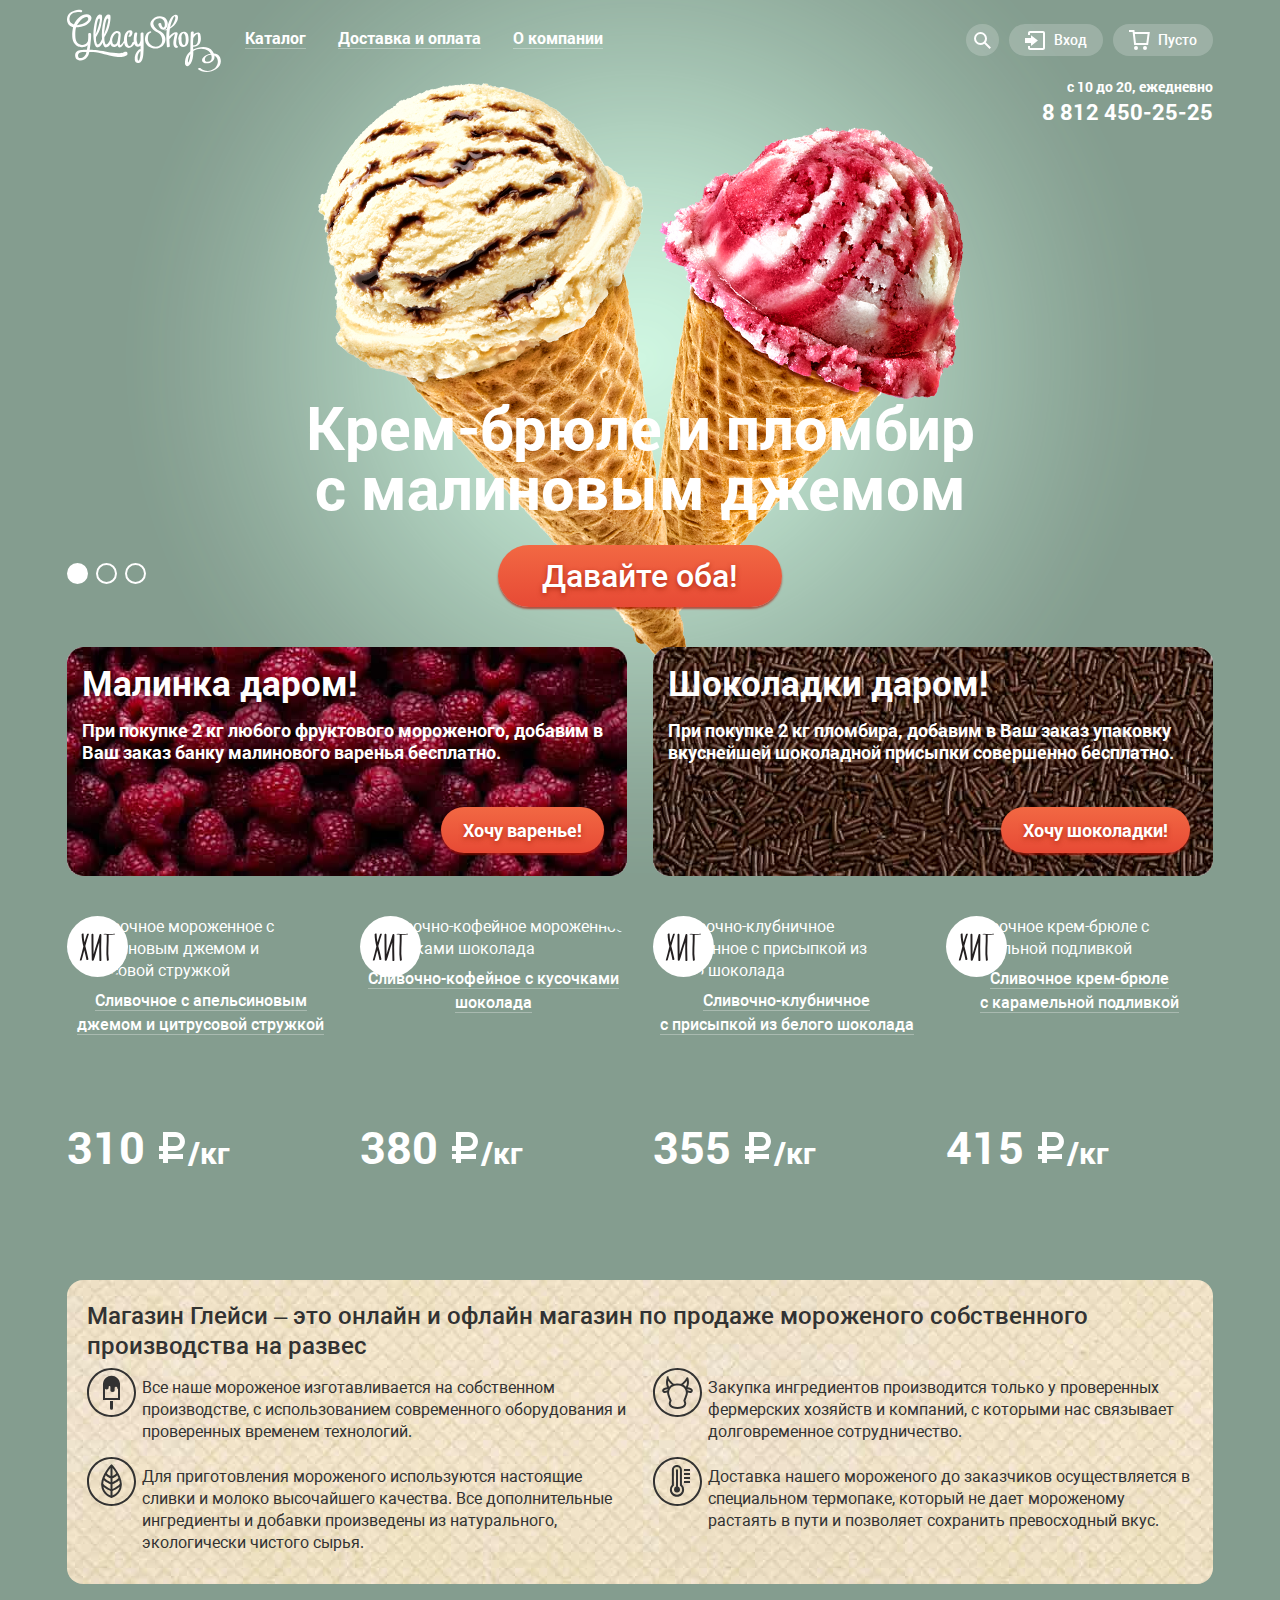
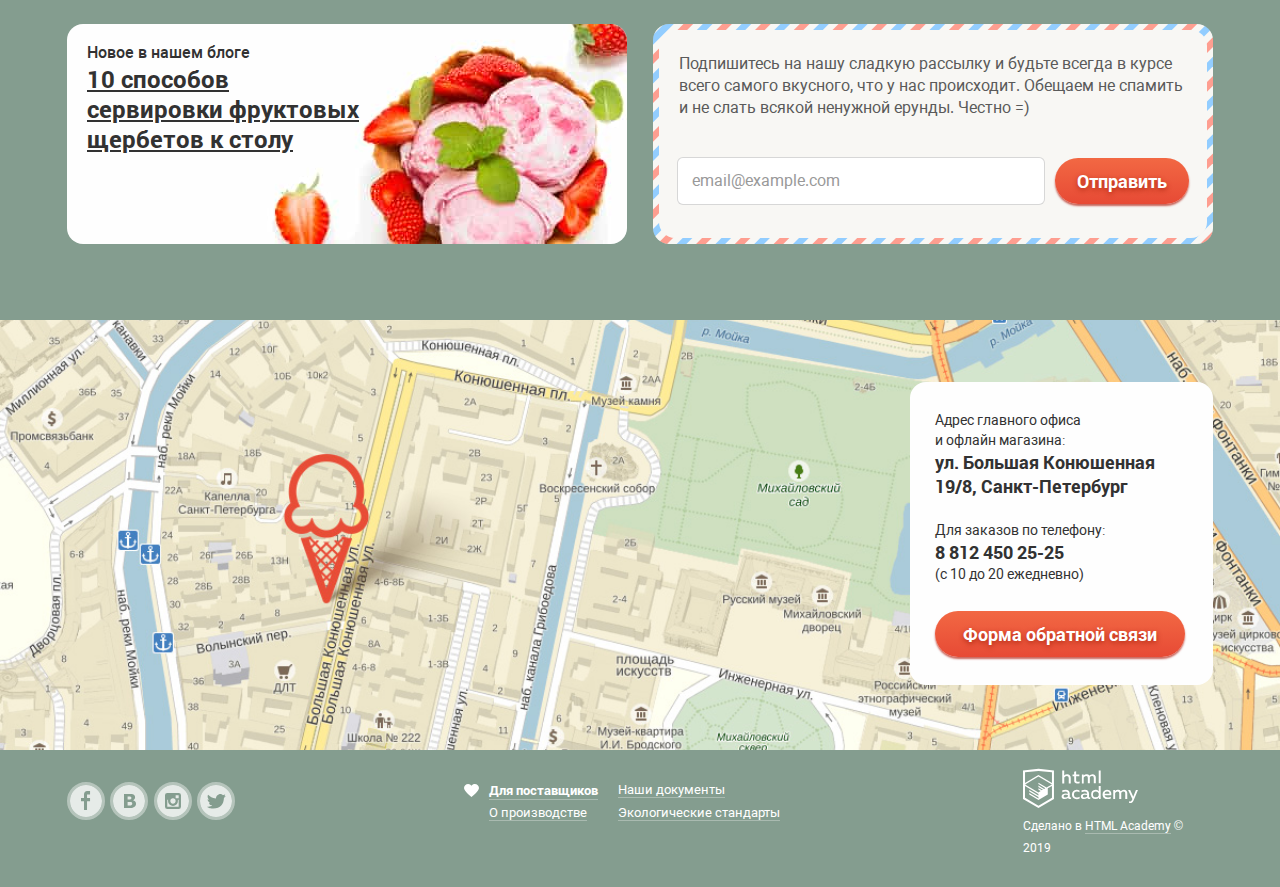
==== commit ee15576e: "add forms and styles" ====
--- a/index.html
+++ b/index.html
@@ -7,48 +7,73 @@
     <link rel="stylesheet" href="css/style.css">
     <title>HTML Academy: Глейси</title>
   </head>
-  <body>
+  <body class="theme-1">
     <div class="page-wrapper">
       <header class="header">
         <div class="header-wrapper">
-          <img src="img/logo.svg" width="154" height="64" alt="Логотип" class="logo">
-          <nav class="site-nav">
-            <ul class="site-nav__list">
-              <li class="site-nav__item catalog-nav">
-                <a href="#" class="site-nav__link">Каталог</a>
-                <ul class="catalog-nav__list">
+          <a href="#" class="logo">
+            <img src="img/logo.svg" width="154" height="64" alt="Логотип">
+          </a>
+          <nav class="nav">
+            <ul class="nav__list">
+              <li class="nav__item catalog-nav">
+                <a href="#" class="nav__link">Каталог</a>
+                <ul class="catalog-nav__list catalog-nav__list--display">
                   <li class="catalog-nav__item"><a href="#" class="catalog-nav__link"><b>Новинки</b></a></li>
-                  <li class="catalog-nav__item"><a href="#" class="catalog-nav__link">Сливочное</a></li>
+                  <li class="catalog-nav__item"><a href="./catalog.html" class="catalog-nav__link">Сливочное</a></li>
                   <li class="catalog-nav__item"><a href="#" class="catalog-nav__link">Щербеты</a></li>
                   <li class="catalog-nav__item"><a href="#" class="catalog-nav__link">Фруктовый лед</a></li>
                   <li class="catalog-nav__item"><a href="#" class="catalog-nav__link">Мелорин</a></li>
                 </ul>
               </li>
-              <li class="site-nav__item">
-                <a href="#" class="site-nav__link">Доставка и оплата</a>
-              </li>
-              <li class="site-nav__item">
-                <a href="#" class="site-nav__link">О компании</a>
+              <li class="nav__item">
+                <a href="#" class="nav__link">Доставка и оплата</a>
+              </li>
+              <li class="nav__item">
+                <a href="#" class="nav__link">О компании</a>
               </li>
             </ul>
           </nav>
           <div class="user-nav">
             <ul class="user-nav__list">
-              <li class="user-nav__item">
-                <button class="nav-btns nav-btns__search">
+              <li class="user-nav__item user-nav__item--search">
+                <section class="popup popup--search">
+                  <h2 class="popup__title visually-hidden">Найти на сайте</h2>
+                  <form class="search" action="https://echo.htmlacademy.ru" method="POST">
+                    <label class="search__label visually-hidden" for="search-field">Введите запрос в строку поиска</label>
+                    <input class="input input--search" type="text" id="search-field" placeholder="Крем-брюле" name="search-field" required>
+                  </form>
+                </section>
+                <button class="nav-btns nav-btns--search">
                   <svg width="17" height="17" viewBox="0 0 17 17"><path fill="#fff" d="M16.958 15.527L11.75 10.32A6.455 6.455 0 0 0 13 6.5 6.5 6.5 0 1 0 6.5 13a6.465 6.465 0 0 0 3.839-1.263l5.205 5.204 1.414-1.414zM6.5 11C4.019 11 2 8.981 2 6.5S4.019 2 6.5 2 11 4.019 11 6.5 8.981 11 6.5 11z"></path></svg>
                 </button>
               </li>
+              <li class="user-nav__item user-nav__item--login">
+                <section class="popup popup--login">
+                  <h2 class="popup__title visually-hidden">Форма входа</h2>
+                  <form class="login" action="https://echo.htmlacademy.ru" method="POST">
+                    <label class="login__label visually-hidden" for="login-email"></label>
+                    <input class="input input--login" type="email" id="login-email" placeholder="email@example.com" name="email">
+                    <label class="login__label visually-hidden" for="login-pass"></label>
+                    <input class="input input--login" type="password" id="login-pass" placeholder="*******" name="password">
+                    <div class="login-btn__wrapper">
+                      <button class="button button-small" type="submit">Войти</button>
+                      <ul class="login-btn__list">
+                        <li class="login-btn__item"><a href="#" class="login-btn__link">Забыли пароль?</a></li>
+                        <li class="login-btn__item"><a href="#" class="login-btn__link">Новая регистрация</a></li>
+                      </ul>
+                    </div>
+                  </form>
+                </section>
+                <button class="nav-btns">
+                  <svg width="21" height="19" viewBox="0 0 21 19"><g fill="#fff"><path d="M6 14.875L12.917 9.5 6 4.125v2.917H-.042v4.917H6z"></path><path d="M18 0H5C3.9 0 3 .9 3 2v2h2V2h13v15H5v-2H3v2c0 1.1.9 2 2 2h13c1.1 0 2-.9 2-2V2c0-1.1-.9-2-2-2z"></path></g></svg>
+                  <span class="nav-btns__text">Вход</span>
+                </button>
+              </li>
               <li class="user-nav__item">
-                <button class="nav-btns nav-btns__login">
-                  <span class="nav-btns__text">Вход</span>
-                  <svg width="21" height="19" viewBox="0 0 21 19"><g fill="#fff"><path d="M6 14.875L12.917 9.5 6 4.125v2.917H-.042v4.917H6z"></path><path d="M18 0H5C3.9 0 3 .9 3 2v2h2V2h13v15H5v-2H3v2c0 1.1.9 2 2 2h13c1.1 0 2-.9 2-2V2c0-1.1-.9-2-2-2z"></path></g></svg>
-                </button>
-              </li>
-              <li class="user-nav__item">
-                <button class="nav-btns nav-btns__cart">
+                <button class="nav-btns">
+                  <svg width="21" height="20" viewBox="0 0 21 20"><g fill="#fff"><path d="M5.657 2.031L5.422 0H0v2h3.64l1.5 13h13.988l1.699-12.969H5.657zM17.372 13H6.922L5.888 4.031h12.66L17.372 13z"></path><circle cx="6.984" cy="18" r="2"></circle><circle cx="15.984" cy="18" r="2"></circle></g></svg>
                   <span class="nav-btns__text">Пусто</span>
-                  <svg width="21" height="20" viewBox="0 0 21 20"><g fill="#FFF"><path d="M5.657 2.031L5.422 0H0v2h3.64l1.5 13h13.988l1.699-12.969H5.657zM17.372 13H6.922L5.888 4.031h12.66L17.372 13z"></path><circle cx="6.984" cy="18" r="2"></circle><circle cx="15.984" cy="18" r="2"></circle></g></svg>
                 </button>
               </li>
             </ul>
@@ -61,21 +86,38 @@
       </header>
       <main class="main">
         <h1 class="visually-hidden">Добро пожаловать в магазин мороженного "Глэйси"</h1>
-        <section class="slider"></section>
-        <section class="offer">
-          <h2 class="offer__text">Крем-брюле и пломбир с малиновым джемом</h2>
-          <a href="#" class="btn-basic offer__btn">Давайте оба!</a>
+        <section class="slider">
+          <h2 class="visually-hidden">Попробуйте наши специальные предложения</h2>
+          <ul class="slider__list">
+            <li class="slider__item slider__item--hide slider__item--current">
+              <h3 class="slider__title">Крем-брюле и пломбир с малиновым джемом</h3>
+              <a href="#" class="button button--big">Давайте оба!</a>
+            </li>
+            <li class="slider__item slider__item--hide">
+              <h3 class="slider__title">Шоколадный пломбир и лимонный сорбет</h3>
+              <a href="#" class="button button--big">Давайте оба!</a>
+            </li>
+            <li class="slider__item slider__item--hide">
+              <h3 class="slider__title">Пломбир с помадкой и клубничный щербет</h3>
+              <a href="#" class="button button--big">Давайте оба!</a>
+            </li>
+          </ul>
+          <div class="slider__controls">
+            <button class="slider__button slider__button--current" type="button" aria-label="Первый слайд"></button>
+            <button class="slider__button" type="button" aria-label="Второй слайд"></button>
+            <button class="slider__button" type="button" aria-label="Третий слайд"></button>
+          </div>
         </section>
         <div class="content">
           <article class="gift gift--raspberry">
             <h3 class="gift__title">Малинка даром!</h3>
             <p class="gift__text">При покупке 2 кг любого фруктового мороженого, добавим в Ваш заказ банку малинового варенья бесплатно.</p>
-            <a href="#" class="btn-basic gift__btn">Хочу варенье!</a>
+            <a href="#" class="button button--medium">Хочу варенье!</a>
           </article>
           <article class="gift gift--chocolate">
             <h3 class="gift__title">Шоколадки даром!</h3>
             <p class="gift__text">При покупке 2 кг пломбира, добавим в Ваш заказ упаковку вкуснейшей шоколадной присыпки совершенно бесплатно.</p>
-            <a href="#" class="btn-basic gift__btn">Хочу шоколадки!</a>
+            <a href="#" class="button button--medium">Хочу шоколадки!</a>
           </article>
           <h2 class="visually-hidden">Хиты продаж</h2>
           <article class="goods goods--hit">
@@ -83,31 +125,31 @@
             <p class="goods__cost">310<span class="goods__weight">/кг</span>
             </p>
             <h3 class="goods__title"><a href="#" class="goods__link">Сливочное с апельсиновым джемом и цитрусовой стружкой</a></h3>
-            <a href="#" class="btn-basic goods__btn">Быстрый просмотр</a>
+            <a href="#" class="button goods__btn">Быстрый просмотр</a>
           </article>
           <article class="goods goods--hit">
             <img class="goods__img" src="./img/creamy-coffee.jpg" width="267" height="267" alt="Сливочно-кофейное мороженное с кусочками шоколада">
             <p class="goods__cost">380<span class="goods__weight">/кг</span>
             </p>
             <h3 class="goods__title"><a href="#" class="goods__link">Сливочно-кофейное с кусочками шоколада</a></h3>
-            <a href="#" class="btn-basic goods__btn">Быстрый просмотр</a>
+            <a href="#" class="button goods__btn">Быстрый просмотр</a>
           </article>
           <article class="goods goods--hit">
             <img class="goods__img" src="./img/creamy-straw.jpg" width="267" height="267" alt="Сливочно-клубничное мороженное с присыпкой из белого шоколада">
             <p class="goods__cost">355<span class="goods__weight">/кг</span>
             </p>
-            <h3 class="goods__title"><a href="#" class="goods__link">Сливочно-клубничное с присыпкой из белого шоколада</a></h3>
-            <a href="#" class="btn-basic goods__btn">Быстрый просмотр</a>
+            <h3 class="goods__title"><a href="#" class="goods__link">Сливочно-клубничное с&nbsp;присыпкой из&nbsp;белого шоколада</a></h3>
+            <a href="#" class="button goods__btn">Быстрый просмотр</a>
           </article>
           <article class="goods goods--hit">
             <img class="goods__img" src="./img/creamy-creme-brulee.jpg" width="267" height="267" alt="Сливочное крем-брюле с карамельной подливкой">
             <p class="goods__cost">415<span class="goods__weight">/кг</span>
             </p>
-            <h3 class="goods__title"><a href="#" class="goods__link">Сливочное крем-брюле с карамельной подливкой</a></h3>
-            <a href="#" class="btn-basic goods__btn">Быстрый просмотр</a>
+            <h3 class="goods__title"><a href="#" class="goods__link">Сливочное крем-брюле с&nbsp;карамельной подливкой</a></h3>
+            <a href="#" class="button goods__btn">Быстрый просмотр</a>
           </article>
           <section class="about-shop">
-            <h2 class="about-shop__title">Магазин Глейси — это онлайн и офлайн магазин по продаже мороженого собственного производства на развес</h2>
+            <h2 class="about-shop__title">Магазин Глейси&nbsp;– это онлайн и&nbsp;офлайн магазин по&nbsp;продаже мороженого собственного производства на&nbsp;развес</h2>
             <ul class="about-shop__list">
               <li class="about-shop__item about-shop__item--ice-cream">
                 Все наше мороженое изготавливается на собственном производстве, с использованием современного оборудования и проверенных временем технологий.
@@ -115,7 +157,7 @@
               <li class="about-shop__item about-shop__item--cow">
                 Закупка ингредиентов производится только у проверенных фермерских хозяйств и компаний, с которыми нас связывает долговременное сотрудничество.
               </li>
-              <li class="about-shop__item about-shop__item--leaf">
+              <li class="about-shop__item about-shop__item--eco">
                 Для приготовления мороженого используются настоящие сливки и молоко высочайшего качества. Все дополнительные ингредиенты и добавки произведены из натурального, экологически чистого сырья.
               </li>
               <li class="about-shop__item about-shop__item--thermometer">
@@ -123,18 +165,18 @@
               </li>
             </ul>
           </section><!-- end .about-shop -->
-          <aside class="new-post">
+          <div class="new-post">
             <p class="new-post__title">Новое в нашем блоге</p>
-            <a href="#" class="new-post__link">10 способов сервировки фруктовых щербетов к столу</a>
-          </aside>
+            <a href="#" class="new-post__link">10 способов сервировки фруктовых щербетов к&nbsp;столу</a>
+          </div>
           <section class="subscription">
             <h2 class="visually-hidden">Подпишитесь на нашу рассылку</h2>
             <div class="subscription__wrapper">
               <p class="subscription__text">Подпишитесь на нашу сладкую рассылку и будьте всегда в курсе всего самого вкусного, что у нас происходит. Обещаем не спамить и не слать всякой ненужной ерунды. Честно =)</p>
               <form action="https://echo.htmlacademy.ru" method="POST" class="subscription__form">
                 <label for="subscription-input" class="subscription__label"></label>
-                <input type="text" id="subscription-input" class="subscription__input" placeholder="email@example.com">
-                <button type="submit" class="btn-basic subscription__btn">Отправить</button>
+                <input class="input input--sub" type="email" id="subscription-input" name="email:" placeholder="email@example.com">
+                <button type="submit" class="button subscription__btn">Отправить</button>
               </form><!-- end .subscription__form -->
             </div><!-- end .subscription__wrapper -->
           </section><!-- end .subscription -->
@@ -150,10 +192,25 @@
             <a class="contacts__link" href="tel:+78124502525">8 812 450 25-25</a>
             (с 10 до 20 ежедневно)
           </p>
-          <button class="btn-basic contacts__btn" type="button">Форма обратной связи</button>
+          <button class="button contacts__btn" type="button">Форма обратной связи</button>
         </div><!-- end .contacts -->
       </div>
     </section><!-- end .location -->
+    <section class="popup"> <!-- popup-feedback--visible -->
+      <h2 class="popup__title">Мы обязательно вам ответим!</h2>
+      <form class="feedback" action="https://echo.htmlacademy.ru" method="POST">
+        <label class="feedback__label visually-hidden" for="feedback-name"></label>
+        <input class="input input--feedback" type="text" id="feedback-name" placeholder="Имя Фамилия" name="name">
+        <label class="feedback__label visually-hidden" for="feedback-email"></label>
+        <input class="input input--feedback" type="email" id="feedback-email" placeholder="email@example.com" name="email">
+        <label class="feedback__label visually-hidden" for="feedback-field"></label>
+        <textarea class="feedback__field" name="feedback-field" id="feedback-field" cols="50" rows="4" placeholder="В свободной форме"></textarea>
+        <button class="button" type="submit">Отправить</button>
+        <a href="#" class="feedback__close">
+          <svg width="18" height="17" fill="none"><path d="M18 1.42L16.49 0l-7.5 7.08L1.5 0 0 1.42l7.5 7.07L0 15.57 1.5 17 9 9.92 16.48 17 18 15.57 10.5 8.5 18 1.42z" fill="#231F20"/></svg>
+        </a>
+      </form>
+    </section><!-- end .feedback -->
     <div class="page-wrapper">
       <footer class="footer">
         <div class="social">
--- a/css/style.css
+++ b/css/style.css
@@ -26,11 +26,19 @@
   --basic-black:#000000; /* black text color */
   --basic-white:#ffffff; /* white text and bg color */
   --basic-olive: #849d8f; /* background color-1*/
+  --basic-dark-grayish-blue: #8996a6; /* background color-2*/
+  --basic-dark-grayish-orange: #9d8b84; /* background color-3*/
   --basic-light-olive: #a1b5a9; /*text-decoration on nav items*/
-  --basic-light-tomato: #F26843; /*btn-basic center*/
-  --basic-tomato: #E74A35; /*btn-basic edge*/
-  --basic-tomato-shadow: rgba(172, 16, 0, 0.64); /*shadow of btn-basic*/
-  --basic-tomato-text-shadow: rgba(160, 32, 11, 0.76); /*shadow of btn-basic*/
+  --basic-transparent: rgba(255, 255, 255, 0.2); /*nav buttons*/
+  --basic-light-tomato: #F26843; /*button center*/
+  --basic-tomato: #E74A35; /*button edge*/
+  --basic-light-hover-tomato: #f38166; /*button hovered edge*/
+  --basic-light-hover-grey: rgba(255, 255, 255, 0.2); /*button hovered*/
+  --basic-black-active: rgba(0, 0, 0, 0.07); /*button active*/
+  --basic-red: #ac1000; /*button-shadow hovered edge*/
+  --basic-tomato-shadow: rgba(172, 16, 0, 0.64); /*shadow of button*/
+  --basic-tomato-shadow-active: rgba(172, 16, 0, 1); /*shadow on active button*/
+  --basic-tomato-text-shadow: rgba(160, 32, 11, 0.76); /*shadow of button*/
   --basic-raspberry: #c1134e; /*background color of raspberry gift*/
   --basic-chocolate: #4f2e0f; /*background color of chocolate gift*/
   --basic-waffle: #f2e6ce; /*background color of waffle*/
@@ -47,6 +55,12 @@
   --basic-dark-black: rgba(0, 0, 0, 0.4); /*box shadow for hovered goods*/
   --basic-trans-grey: rgba(50, 50, 50, 0.2); /*border-bottom on catalog menu*/
   --basic-coral: #fbded7; /*hover on catalog menu*/
+  --basic-grey-bottom: #d1d0ce; /*pseudo on first item in catalog menu*/
+  --basic-olive-scale: #d0d9d3; /*range scale color*/
+  --basic-olive-bar: #f8f7f4; /*bar scale color*/
+  --basic-red: #e84d37; /*cart color*/
+  --basic-grey-card: #cacac7; /*cart bottom*/
+
 
 }
 /* * * global * * */
@@ -58,17 +72,38 @@
   margin: 0px;
   padding: 0px;
   height: 100%;
-  background-color: var(--basic-olive);
   font-family: "Roboto", Arial, "Helvetica CY", "Nimbus Sans L", sans-serif;
   font-size: 16px;
   line-height: 22px;
   font-weight: 400;
+  background-color: var(--basic-olive);
   color: var(--basic-white);
 }
 
 .page-wrapper {
   width: 1200px;
   margin: 0 auto;
+}
+
+.theme-1 {
+  background-color: var(--basic-olive);
+  background-image: url("../img/special-offer-1.png");
+  background-repeat: no-repeat;
+  background-position: top center;
+}
+
+.theme-2 {
+  background-color: var(--basic-dark-grayish-blue);
+  background-image: url("../img/special-offer-2.png");
+  background-repeat: no-repeat;
+  background-position: top center;
+}
+
+.theme-3 {
+  background-color: var(--basic-dark-grayish-orange);
+  background-image: url("../img/special-offer-3.png");
+  background-repeat: no-repeat;
+  background-position: top center;
 }
 
 .visually-hidden {
@@ -82,7 +117,7 @@
   overflow: hidden;
 }
 
-.btn-basic {
+.button {
   padding: 11px 22px;
   background: linear-gradient(180deg, var(--basic-light-tomato) 0%, var(--basic-tomato) 100%);
   box-shadow: 0px 2px 2px var(--basic-tomato-shadow);
@@ -95,8 +130,44 @@
   font-weight: bold;
   text-align: center;
   border: 0;
-}
-
+  cursor: pointer;
+}
+
+.button:hover {
+  background: linear-gradient(0deg, var(--basic-light-hover-grey), var(--basic-light-hover-grey)), linear-gradient(180deg, var(--basic-light-tomato) 0%, var(--basic-tomato) 100%);
+  box-shadow: 0px 1px 2px 0px var(--basic-red);
+}
+
+.button:active {
+  background: linear-gradient(0deg, var(--basic-black-active), var(--basic-black-active)), linear-gradient(180deg, var(--basic-light-tomato) 0%, var(--basic-tomato) 100%);
+  box-shadow: inset 0 2px 2px var(--basic-tomato-shadow-active);
+}
+
+.input {
+  padding-left: 14px;
+  min-height: 44px;
+  border: 1px solid var(--basic-dirty-grey);
+  border-radius: 6px;
+  background-color: var(--basic-white);
+}
+
+.popup {
+  display: none;
+  position: absolute;
+  box-sizing: border-box;
+  top: 38px;
+  right: 0px;
+  background-color: var(--basic-grey);
+  padding: 20px;
+  border-radius: 4px;
+  z-index: 10;
+  box-shadow: 0px 20px 20px 0 var(--basic-dark-black);
+}
+
+.popup__title {
+  color: var(--basic-light-black);
+  margin: 0;
+}
 /* * * index * * */
 /* * * header * * */
 .header {
@@ -110,59 +181,102 @@
   display: flex;
 }
 
-.site-nav__list {
-  display: flex;
+.nav__list {
+  max-width: 380px;
+  display: flex;
+  justify-content: space-between;
   padding: 0;
   padding-left: 24px;
   margin: 0;
+  list-style: none;
+}
+
+.nav__item {
   margin-top: 20px;
-  list-style: none;
-}
-
-.site-nav__item {
   line-height: 18px;
   padding-right: 32px;
-}
-
-.site-nav__link {
+  padding-bottom: 15px;
+}
+
+.nav__item:last-child {
+  padding-right: 0;
+}
+
+.nav__link {
+  font-weight: 700;
   color: var(--basic-white);
   text-decoration: none;
   border-bottom: 1px solid var(--basic-light-trans-black);
 }
 
+.nav__link:hover {
+  padding: 9px 13px;
+  margin: -9px -13px;
+  color: var(--basic-light-black);
+  background-color: var(--basic-white);
+  transition: background-color 0.6s;
+  border-radius: 26px;
+  text-decoration: none;
+  border-bottom: 1px solid var(--basic-light-trans-black);
+}
+
 /* catalog nav */
-.site-nav__list {
-  position: relative;
+.nav__list {
+  position: relative;
+}
+
+.catalog-nav__list--display {
+  display: none;
+}
+
+.catalog-nav:hover .catalog-nav__list--display,
+.catalog-nav:focus .catalog-nav__list--display {
+  display: flex;
 }
 
 .catalog-nav__list {
   position: absolute;
   left: 5px;
-  top: 30px;
-  display: flex;
+  top: 54px;
   flex-direction: column;
-  margin: 0;
   padding-left: 0px;
-  padding-bottom: 13px;
   list-style: none;
   background-color: var(--basic-white);
   box-shadow: 0px 20px 20px var(--basic-dark-black);
   border-radius: 4px;
+  z-index: 20;
 }
 
 .catalog-nav__item {
+  position: relative;
+  padding-top: 7px;
+  padding-bottom: 8px;
   padding-left: 21px;
   padding-right: 20px;
-  line-height: 27px;
 }
 
 .catalog-nav__item:hover {
   background-color: var(--basic-coral);
+  transition: background-color 0.6s;
 }
 
 .catalog-nav__item:first-child {
-  border-bottom: 1px solid var(--basic-trans-grey);
-  line-height: 38px;
+  padding-top: 10px;
+  padding-bottom: 14px;
+}
+
+.catalog-nav__item:last-child {
+  padding-bottom: 14px;
+}
+
+.catalog-nav__item:first-child::after {
+  content: "";
+  position: absolute;
+  right: 9px;
+  bottom: 0;
+  left: 6px;
+  height: 2px;
+  background-color: var(--basic-grey-bottom);
 }
 
 .catalog-nav__link {
@@ -172,17 +286,13 @@
   line-height: 16px;
 }
 
-.catalog-nav__link b {
-
-
-}
-
 .user-nav {
   margin-left: auto;
 }
 
 .user-nav__list {
   display: flex;
+  max-width: 300px;
   padding: 0;
   padding-top: 15px;
   margin: 0;
@@ -190,45 +300,121 @@
 }
 
 .user-nav__item {
+  position: relative;
   padding-left: 10px;
+  padding-bottom: 6px;
+  cursor: pointer;
+}
+
+.user-nav__item:first-child {
+  padding-left: 0;
 }
 
 .nav-btns {
   position: relative;
   min-width: 32px;
   height: 32px;
+  display: flex;
+  align-items: center;
+  padding: 0 16px;
   border: 0;
-  background-color: var(--basic-light-olive);
+  background-color: var(--basic-transparent);
   border-radius: 16px;
   font-size: 14px;
   line-height: 16px;
   font-weight: 500;
   color: var(--basic-white);
+  cursor: pointer;
+}
+
+.nav-btns:hover,
+.nav-btns:focus {
+  transition: background-color 0.6s;
+  background-color: var(--basic-white);
+  color: var(--basic-black);
+}
+
+.nav-btns:hover svg path,
+.nav-btns:focus svg path {
+  transition: fill 0.6s;
+  fill: var(--basic-black);
+}
+
+.nav-btns:hover svg g,
+.nav-btns:focus svg g {
+  fill: var(--basic-black);
 }
 
 .nav-btns__text {
-  padding-left: 37px;
-  padding-right: 12px;
-}
-
-.nav-btns__search svg {
-  position: absolute;
-  top: 6px;
-  left: 8px;
-}
-
-.nav-btns__login svg {
-  position: absolute;
-  top: 6px;
-  left: 16px;
-}
-
-.nav-btns__cart svg {
-  position: absolute;
-  top: 6px;
-  left: 16px;
-}
-
+  padding-left: 8px;
+}
+
+.nav-btns--search {
+  padding: 0 8px;
+}
+
+.nav-btns--cart {
+  background-color: var(--basic-white);
+  font-weight: 500;
+  font-size: 14px;
+  line-height: 16px;
+  color: var(--basic-light-black);
+}
+
+/* search form */
+.popup--search {
+  padding: 20px 16px;
+  min-width: 342px;
+}
+
+.user-nav__item--search:hover .popup--search {
+  display: block;
+}
+
+.input--search {
+  width: 94%;
+}
+
+/* login form */
+.popup--login {
+  min-width: 277px;
+}
+
+.user-nav__item--login:hover .popup--login {
+  display: block;
+}
+
+.login {
+  display: flex;
+  flex-direction: column;
+}
+
+.input--login {
+  margin-bottom: 22px;
+}
+
+.login-btn__wrapper {
+  display: flex;
+  justify-content: space-between;
+}
+
+.login-btn__list {
+  margin: 0;
+  padding: 0;
+  list-style: none;
+  display: flex;
+  flex-direction: column;
+}
+
+.login-btn__link {
+  font-size: 14px;
+  line-height: 16px;
+  color: var(--basic-light-black);
+  text-decoration: none;
+  border-bottom: 1px solid var(--basic-light-black);
+}
+
+/* header-contacts */
 .header-contacts {
   display: flex;
   flex-direction: column;
@@ -240,7 +426,7 @@
   line-height: 16px;
   font-weight: bold;
   margin: 0;
-  padding-bottom: 10px;
+  padding-bottom: 4px;
 }
 
 .header-contacts__tel {
@@ -255,17 +441,32 @@
   padding: 0 27px;
 }
 
-/* offer/slider */
-.offer {
-  display: flex;
-  flex-direction: column;
-  align-items: center;
-  padding-top: 271px;
-  margin-bottom: 40px;
-}
-
-.offer__text {
-  margin-bottom: 10px;
+/* slider */
+.slider {
+  position: relative;
+  margin: 0 auto;
+  padding-top: 272px;
+  text-align: center;
+  padding-bottom: 49px;
+}
+
+.slider__item--hide {
+  display: none;
+}
+
+.slider__item--current {
+  display: block;
+}
+
+.slider__list {
+  margin: 0;
+  padding: 0;
+  list-style: none;
+}
+
+.slider__title {
+  margin: 0 auto;
+  margin-bottom: 37px;
   width: 60%;
   font-size: 60px;
   line-height: 60px;
@@ -273,10 +474,33 @@
   text-align: center;
 }
 
-.offer__btn {
-  padding: 9px 40px 10px 40px;
+.button--big {
+  padding: 12px 44px;
   font-size: 32px;
+  font-weight: 500;
   line-height: 44px;
+}
+
+.slider__controls {
+  position: absolute;
+  bottom: 63px;
+  z-index: 10;
+  width: 79px;
+  display: flex;
+  justify-content: space-between;
+}
+
+.slider__button {
+  width: 21px;
+  height: 21px;
+  background-color: transparent;
+  border: 2px solid var(--basic-white);
+  cursor: pointer;
+  border-radius: 50%;
+}
+
+.slider__button--current {
+  background-color: var(--basic-white);
 }
 
 /* grid for content */
@@ -285,31 +509,33 @@
   grid-template-columns: repeat(4, 267px);
   grid-column-gap: 26px;
   grid-row-gap: 40px;
-  margin-bottom: 40px;
+  margin-bottom: 76px;
 }
 
 /* gifts */
 .gift {
-  position: relative;
   grid-column: span 2;
   background-repeat: no-repeat;
-  min-height: 229px;
+  padding: 15px 23px 23px 15px;
   border-radius: 16px;
+  display: flex;
+  flex-direction: column;
 }
 
 .gift--raspberry {
   background-color: var(--basic-raspberry);
   background-image: url("../img/bg-raspberry.jpg");
+  background-size: cover;
 }
 
 .gift--chocolate {
   background-color: var(--basic-chocolate);
   background-image: url("../img/bg-chocolate.jpg");
+  background-size: cover;
 }
 
 .gift__title {
-  margin-top: 16px;
-  margin-left: 16px;
+  margin: 0;
   margin-bottom: 16px;
   font-weight: bold;
   font-size: 35px;
@@ -318,16 +544,14 @@
 
 .gift__text {
   margin: 0;
-  margin-left: 16px;
-  margin-right: 22px;
   font-weight: bold;
   font-size: 18px;
-}
-
-.gift__btn {
-  position: absolute;
-  bottom: 22px;
-  right: 22px;
+  padding-bottom: 44px;
+}
+
+.button--medium {
+  margin-top: auto;
+  margin-left: auto;
 }
 
 /* goods */
@@ -341,6 +565,7 @@
 .goods:hover {
   padding-bottom: 72px;
   margin-bottom: -72px;
+  z-index: 15;
 }
 
 .goods:hover::before {
@@ -366,7 +591,7 @@
 
 .goods__cost {
   position: absolute;
-  top: 213px;
+  top: 208px;
   left: 0px;
   margin: 0;
   font-size: 45px;
@@ -376,15 +601,15 @@
 
 .goods__weight {
   position: relative;
-  padding-left: 34px;
+  padding-left: 43px;
   font-size: 30px;
 }
 
 .goods__weight::before {
   content: "";
   position: absolute;
-  top: 0;
-  left: 3px;
+  top: -3px;
+  left: 12px;
   background-image: url("../img/ruble.svg");
   background-repeat: no-repeat;
   width: 31px;
@@ -394,6 +619,7 @@
 .goods__title {
   margin: 0;
   margin-top: 6px;
+  padding: 0 3px;
   text-align: center;
 }
 
@@ -427,7 +653,7 @@
 /* about shop */
 .about-shop {
   grid-column: span 4;
-  min-height: 306px;
+  padding: 21px 20px 16px 20px;
   background-image: url("../img/bg-waffle.jpg");
   background-repeat: repeat;
   background-color: var(--basic-waffle);
@@ -436,10 +662,8 @@
 }
 
 .about-shop__title {
-  margin-top: 24px;
-  margin-left: 20px;
-  margin-right: 20px;
-  margin-bottom: 21px;
+  margin: 0;
+  margin-bottom: 7px;
   font-weight: 500;
   font-size: 24px;
   line-height: 30px;
@@ -448,44 +672,90 @@
 .about-shop__list {
   display: flex;
   flex-wrap: wrap;
-  margin: 0;
-  padding-left: 75px;
-  padding-right: 23px;
+  justify-content: space-between;
+  margin: 0;
+  padding-left: 0px;
   list-style: none;
 }
 
 .about-shop__item {
-  width: 482px;
-  padding-bottom: 33px;
-}
-
-.about-shop__item:nth-child(2n) {
-  padding-left: 82px;
+  position: relative;
+  width: 485px;
+  padding-top: 9px;
+  padding-bottom: 14px;
+  padding-left: 55px;
+}
+
+.about-shop__item--ice-cream::before {
+  content: "";
+  position: absolute;
+  top: 0;
+  left: 0;
+  width: 49px;
+  height: 49px;
+  background-image: url("../img/ice-cream.svg");
+  background-repeat: no-repeat;
+}
+
+.about-shop__item--cow::before {
+  content: "";
+  position: absolute;
+  top: 0;
+  left: 0;
+  width: 49px;
+  height: 49px;
+  background-image: url("../img/cow.svg");
+  background-repeat: no-repeat;
+}
+
+.about-shop__item--eco::before {
+  content: "";
+  position: absolute;
+  top: 0;
+  left: 0;
+  width: 49px;
+  height: 49px;
+  background-image: url("../img/eco.svg");
+  background-repeat: no-repeat;
+}
+
+.about-shop__item--thermometer::before {
+  content: "";
+  position: absolute;
+  top: 0;
+  left: 0;
+  width: 49px;
+  height: 49px;
+  background-image: url("../img/thermometer.svg");
+  background-repeat: no-repeat;
 }
 
 /* aside */
 .new-post {
   grid-column: span 2;
-  min-height: 220px;
+  display: flex;
+  flex-direction: column;
+  padding: 18px 20px 15px 20px;
   background-color: var(--basic-white);
   background-image: url("../img/strawberry-background.jpg");
   background-repeat: no-repeat;
+  background-size: cover;
+  background-position: 0 0;
   border-radius: 16px;
   color: var(--basic-light-black);
 }
 
 .new-post__title {
   font-weight: 500;
-  margin: 23px 20px 15px 20px;
+  margin: 0;
+  margin-bottom: 0px;
 }
 
 .new-post__link {
-  display: block;
   font-size: 24px;
   line-height: 30px;
   font-weight: bold;
-  margin-left: 20px;
-  width: 50%;
+  width: 54%;
   color: var(--basic-light-black);
 }
 
@@ -494,12 +764,12 @@
   min-height: 220px;
   background-image: url("../img/bg-post.svg");
   background-repeat: no-repeat;
+  background-size: cover;
   background-color: var(--basic-post);
   border-radius: 16px;
 }
 
 .subscription__wrapper {
-  min-height: 210px;
   margin: 6px;
   background-color: var(--basic-grey);
   border-radius: 16px;
@@ -507,27 +777,23 @@
 
 .subscription__text {
   margin: 0;
-  padding: 29px 16px 47px 20px;
+  padding: 23px 16px 38px 20px;
   color: var(--basic-post-text);
 }
 
 .subscription__form {
   display: flex;
   align-items: center;
-  margin: 0 20px;
-}
-
-.subscription__input {
+  margin: 0 18px;
+  padding-bottom: 33px
+}
+
+.input--sub {
   flex-grow: 1;
   margin-right: 10px;
-  padding-left: 14px;
-  min-height: 44px;
-  border: 1px solid var(--basic-dirty-grey);
-  border-radius: 6px;
-  background-color: var(--basic-white);
-}
-
-.subscription__input::placeholder {
+}
+
+.input--sub::placeholder {
   color: var(--basic-light-grey);
   line-height: 24px;
 }
@@ -539,6 +805,7 @@
   background-image: url("../img/map-pin.jpg");
   background-repeat: no-repeat;
   background-size: cover;
+  background-position: center
 }
 
 .location-container {
@@ -553,7 +820,7 @@
   right: 27px;
   box-sizing: border-box;
   width: 303px;
-  padding: 32px 25px;
+  padding: 28px 25px;
   border-radius: 16px;
   background-color: var(--basic-light-white);
   color: var(--basic-light-black);
@@ -563,7 +830,7 @@
   margin: 0;
   font-size: 14px;
   line-height: 20px;
-  margin-bottom: 30px;
+  margin-bottom: 22px;
 }
 
 .contacts__adress b {
@@ -576,7 +843,7 @@
   margin: 0;
   font-size: 14px;
   line-height: 20px;
-  margin-bottom: 10px;
+  margin-bottom: 27px;
 }
 
 .contacts__link {
@@ -593,6 +860,52 @@
   padding-right: 28px;
 }
 
+/* feedback form */
+.popup-feedback--visible {
+  display: block;
+  position: fixed;
+  top: 100px;
+  right: 50%;
+  transform: translate(50%);
+}
+
+.feedback {
+  display: flex;
+  flex-direction: column;
+  margin-top: 27px;
+  min-width: 472px;
+}
+
+.input--feedback {
+  margin-bottom: 20px;
+  width: 55%;
+}
+
+.feedback__field {
+  border: 1px solid var(--basic-dirty-grey);
+  border-radius: 6px;
+  background-color: var(--basic-white);
+  resize: none;
+  padding-left: 14px;
+  padding-top: 16px;
+  min-height: 154px;
+  margin-bottom: 25px;
+}
+
+.input--field {
+  min-height: 154px;
+}
+
+.feedback .button {
+  align-self: flex-end;
+}
+
+.feedback__close {
+  position: absolute;
+  top: 15px;
+  right: 16px;
+}
+
 /* * * footer section * * */
 .footer {
   display: flex;
@@ -601,10 +914,14 @@
   padding-bottom: 28px;
 }
 
+.footer--catalog {
+  border-top: 1px solid var(--basic-transparent);
+}
+
 /* social */
 .social {
-  width: 186px;
-  margin-top: 17px;
+  width: 168px;
+  margin-top: 14px;
   margin-right: 235px;
 }
 
@@ -612,6 +929,7 @@
   display: flex;
   flex-wrap: wrap;
   justify-content: space-between;
+  max-width: 170px;
   margin: 0;
   padding: 0;
   list-style: none;
@@ -631,13 +949,14 @@
 /* footer info */
 .footer-info {
   width: 30%;
-  margin-top: 12px;
+  margin-top: 10px;
 }
 
 .footer-info__list {
   margin: 0;
   padding: 0;
   min-height: 45px;
+  max-width: 310px;
   display: flex;
   flex-wrap: wrap;
   list-style: none;
@@ -655,7 +974,7 @@
 }
 
 .footer-info__item {
-  padding-left: 20px;
+  padding-left: 19px;
   min-width: 110px;
 }
 
@@ -669,6 +988,7 @@
 /* footer copyright */
 .footer__copyright {
   margin-left: auto;
+  max-width: 190px;
   display: flex;
   flex-direction: column;
 }
@@ -683,3 +1003,421 @@
   text-decoration: none;
   border-bottom: 1px solid var(--basic-light-trans-black);
 }
+
+/* * * catalog * * */
+/* * * header * * */
+/* cart */
+.nav-btns--cart {
+  background-color: var(--basic-white);
+  color: var(--basic-light-black);
+}
+
+.nav-btns--cart:hover svg path {
+  fill: var(--basic-red);
+}
+
+/* cart-form */
+.popup--cart {
+  padding-right: 15px;
+  top: 35px;
+  font-size: 13px;
+  line-height: 16px;
+  color: var(--basic-light-black);
+}
+
+.user-nav__item--cart:hover .popup--cart {
+  display: block;
+  transition: display 0.6s;
+}
+
+.cart__item {
+  display: grid;
+  grid-template-columns: 22px 46px 247px 121px 64px;
+  row-gap: 13px;
+  padding-right: 5px;
+}
+
+.cart__link-remove {
+ grid-column: span 1;
+ padding-top: 10px;
+ padding-left: 2px;
+}
+
+.cart__img {
+  grid-column: span 1;
+  border-radius: 50%;
+}
+
+.cart__name {
+  grid-column: span 1;
+  margin-top: 10px;
+}
+
+.cart__weight {
+  grid-column: span 1;
+  margin-top: 10px;
+}
+
+.cart__weight--accent {
+  color: var(--basic-light-grey)
+}
+
+.cart__cost {
+  grid-column: span 1;
+  margin-top: 10px;
+}
+
+.cart__total {
+  display: flex;
+  flex-direction: column;
+  align-items: flex-end;
+}
+
+.cart__total::before {
+  content: "";
+  width: 100%;
+  border: 1px solid var(--basic-grey-card);
+}
+
+.cart__amount {
+  margin-top: 18px;
+  margin-top: 16px;
+  font-weight: bold;
+  font-size: 15px;
+  line-height: 16px;
+}
+
+.button-small {
+  padding: 10px 14px;
+}
+
+/* .cart__table {
+  width: 100%;
+  border-collapse: collapse;
+  border-bottom: 1px solid #cacac7;
+  margin-bottom: 14px;
+  font-size: 13px;
+  line-height: 16px;
+  color: var(--basic-light-black);
+} */
+
+.breadcrumbs-contacts {
+  display: flex;
+  flex-wrap: wrap;
+}
+
+/* * * breadcrumbs * * */
+.breadcrumbs {
+  margin: 0;
+  margin-right: auto;
+  margin-top: 16px;
+  padding: 0;
+  list-style: none;
+  display: flex;
+  flex-wrap: wrap;
+}
+
+.breadcrumbs__item {
+  position: relative;
+  font-size: 14px;
+  margin-right: 24px;
+}
+
+.breadcrumbs__item:not(:last-child)::after {
+  content: "»";
+  position: absolute;
+  width: 6px;
+  height: 6px;
+  left: 60px;
+}
+
+.breadcrumbs__link {
+  text-decoration: none;
+  color: var(--basic-white);
+  cursor: pointer;
+  border-bottom: 1px solid var(--basic-light-trans-black);
+}
+
+.catalog-title {
+  font-weight: bold;
+  font-size: 35px;
+  margin-top: 0;
+  margin-bottom: 28px;
+}
+
+/* * * filter-form * * */
+.filter {
+  display: flex;
+  flex-wrap: wrap;
+  justify-content: space-between;
+  width: 870px;
+  margin-bottom: 40px;
+}
+
+.filter__fieldset {
+  position: relative;
+  margin: 0;
+  padding: 0;
+  border: none;
+}
+
+.filter__title {
+  padding-left: 14px;
+  padding-top: 9px;
+  padding-bottom: 8px;
+  font-weight: 500;
+  font-size: 14px;
+  line-height: 16px;
+}
+
+.filter-wrapper {
+  display: flex;
+  align-items: center;
+  flex-wrap: wrap;
+  justify-content: space-between;
+  padding: 9px 15px;
+  background-color: var(--basic-light-trans-black);
+  border-radius: 20px;
+  box-sizing: border-box;
+  min-width: 425px;
+}
+
+/* sorting */
+.sort-select-wrapper {
+  position: relative;
+  font-weight: 500;
+  background-image: url("../img/select-arrow.svg");
+  background-repeat: no-repeat;
+  background-position: 171px 13px;
+  background-color: var(--basic-light-trans-black);
+  border-radius: 20px;
+}
+
+.sort-select-wrapper:hover,
+.sort-select-wrapper:focus {
+  color: var(--basic-light-black);
+  background-color: var(--basic-white);
+  background-image: url("../img/select-arrow-black.svg");
+}
+
+.sort-select {
+  padding: 7px 0;
+  padding-left: 16px;
+  padding-right: 37px;
+
+  -webkit-appearance: none;
+  cursor: pointer;
+  font: inherit;
+  color: inherit;
+  background-color: transparent;
+  border: none;
+}
+
+.sort-select__item {
+  color: var(--basic-light-black);
+}
+
+/* range */
+.range {
+  position: relative;
+  width: 220px;
+  height: 36px;
+  background-color: var(--basic-light-trans-black);
+  border-radius: 20px;
+}
+
+.range__scale {
+  position: absolute;
+  top: 16px;
+  left: 19px;
+  width: 176px;
+  height: 2px;
+  background-color: var(--basic-olive-scale);
+}
+
+.range__bar {
+  position: absolute;
+  left: 23px;
+  width: 60%;
+  height: 2px;
+  background-color: var(--basic-olive-bar);
+}
+
+.range__toggle {
+  position: absolute;
+  top: 8px;
+  left: 16px;
+  width: 20px;
+  height: 23px;
+  background-image: url("../img/filter-button.svg");
+  background-repeat: no-repeat;
+  background-position: 0 0;
+  background-color: transparent;
+  border: 0;
+  padding: 0;
+}
+
+.range__toggle:hover,
+.range__toggle:focus {
+  transform: scale(1.1);
+}
+
+.range__toggle--min {
+  left: 32px;
+}
+
+.range__toggle--max {
+  left: 130px;
+}
+
+/* fat-content */
+.fat-content__label {
+  position: relative;
+  padding-left: 31px;
+  line-height: 18px;
+  cursor: pointer;
+}
+
+.fat-content__icon {
+  position: absolute;
+  top: -2px;
+  left: 0;
+  width: 22px;
+  height: 22px;
+  opacity: 0.8;
+  background-image: url("../img/radio-off.svg");
+  background-repeat: no-repeat;
+  background-size: cover;
+}
+
+.fat-content__input:checked + .fat-content__icon {
+  background-image: url("../img/radio-on.svg");
+}
+
+.fat-content__label--disabled {
+  opacity: 0.4;
+  cursor: default;
+}
+
+/* filler */
+.filler {
+  display: flex;
+  flex-wrap: wrap;
+  justify-content: space-between;
+  padding: 9px 20px 9px 16px;
+  background-color: var(--basic-light-trans-black);
+  border-radius: 20px;
+}
+
+.filler__label {
+  position: relative;
+  padding-left: 33px;
+  padding-right: 21px;
+  line-height: 18px;
+  cursor: pointer;
+}
+
+.filler__icon {
+  position: absolute;
+  top: -3px;
+  left: 0;
+  width: 24px;
+  height: 24px;
+  opacity: 0.8;
+  background-image: url("../img/checkbox-off.svg");
+  background-repeat: no-repeat;
+}
+
+.filler__checkbox:checked + .filler__icon {
+  background-image: url("../img/checkbox-on.svg");
+}
+
+.filler__chekbox--disabled {
+  opacity: 0.4;
+  cursor: default;
+}
+
+.filter-btn {
+  min-width: 140px;
+  height: 36px;
+  background-color: var(--basic-light-trans-black);
+  border-radius: 20px;
+  color: inherit;
+  font-weight: 500;
+  text-align: center;
+  border: 2px solid var(--basic-white);
+  align-self: flex-end;
+}
+
+/* pagination */
+.pagination__list {
+  display: flex;
+  justify-content: flex-end;
+  padding: 0;
+  margin: 0;
+  margin-left: auto;
+  margin-bottom: 28px;
+  list-style: none;
+}
+
+.pagination__link {
+  position: relative;
+  display: inline-block;
+  padding: 0 7px;
+  margin-right: 2px;
+  text-decoration: none;
+  color: inherit;
+  border-radius: 20px;
+}
+
+.pagination__link:hover {
+  background-color: var(--basic-light-trans-black);
+}
+
+.pagination__link--current {
+  background-color: var(--basic-white);
+  color: var(--basic-light-black);
+}
+
+.pagination__link--prev::before {
+  content: "";
+  cursor: default;
+  position: absolute;
+  top: -9px;
+  left: 0px;
+  width: 7px;
+  height: 7px;
+  transform: rotate(225deg);
+  border-top: 1px solid var(--basic-transparent);
+  border-right: 1px solid var(--basic-transparent);
+}
+
+.pagination__link--next::after {
+  content: "";
+  position: absolute;
+  top: -9px;
+  left: 7px;
+  width: 7px;
+  height: 7px;
+  transform: rotate(45deg);
+  border-top: 1px solid var(--basic-white);
+  border-right: 1px solid var(--basic-white);
+}
+/*
+Вопросы:
+По формам:
+1. Не понимаю как .input--search инпут сделать на всю ширину. поставил времненно width: 94%.
+2. В форме обратной связи сообщение делать текстареа или инпут? если текст ареа - как стилизовать в правом нижнем углу?
+3. В корзине товары можно гридами? или желательно таблицей?
+
+по Сортировке:
+1. стилизация Сортировки - можно ли вешать псевдоэлементы на section?
+2. вообще стилизация section - тугая штука, может дивами все сделать?
+3. option - оставить нативным? в винде отображение по макету, на маке по другому.
+
+По чекбоксам:
+1. Задизабленное состояние - иконку мняем, а как дать опасити лэйблу? (он родитель для инпута и иконки) - сделал пока модификатор для лэйбла
+
+По фону:
+1. припереключении фона - нужно чтобы на странице каталога он тоже переключался?
+*/
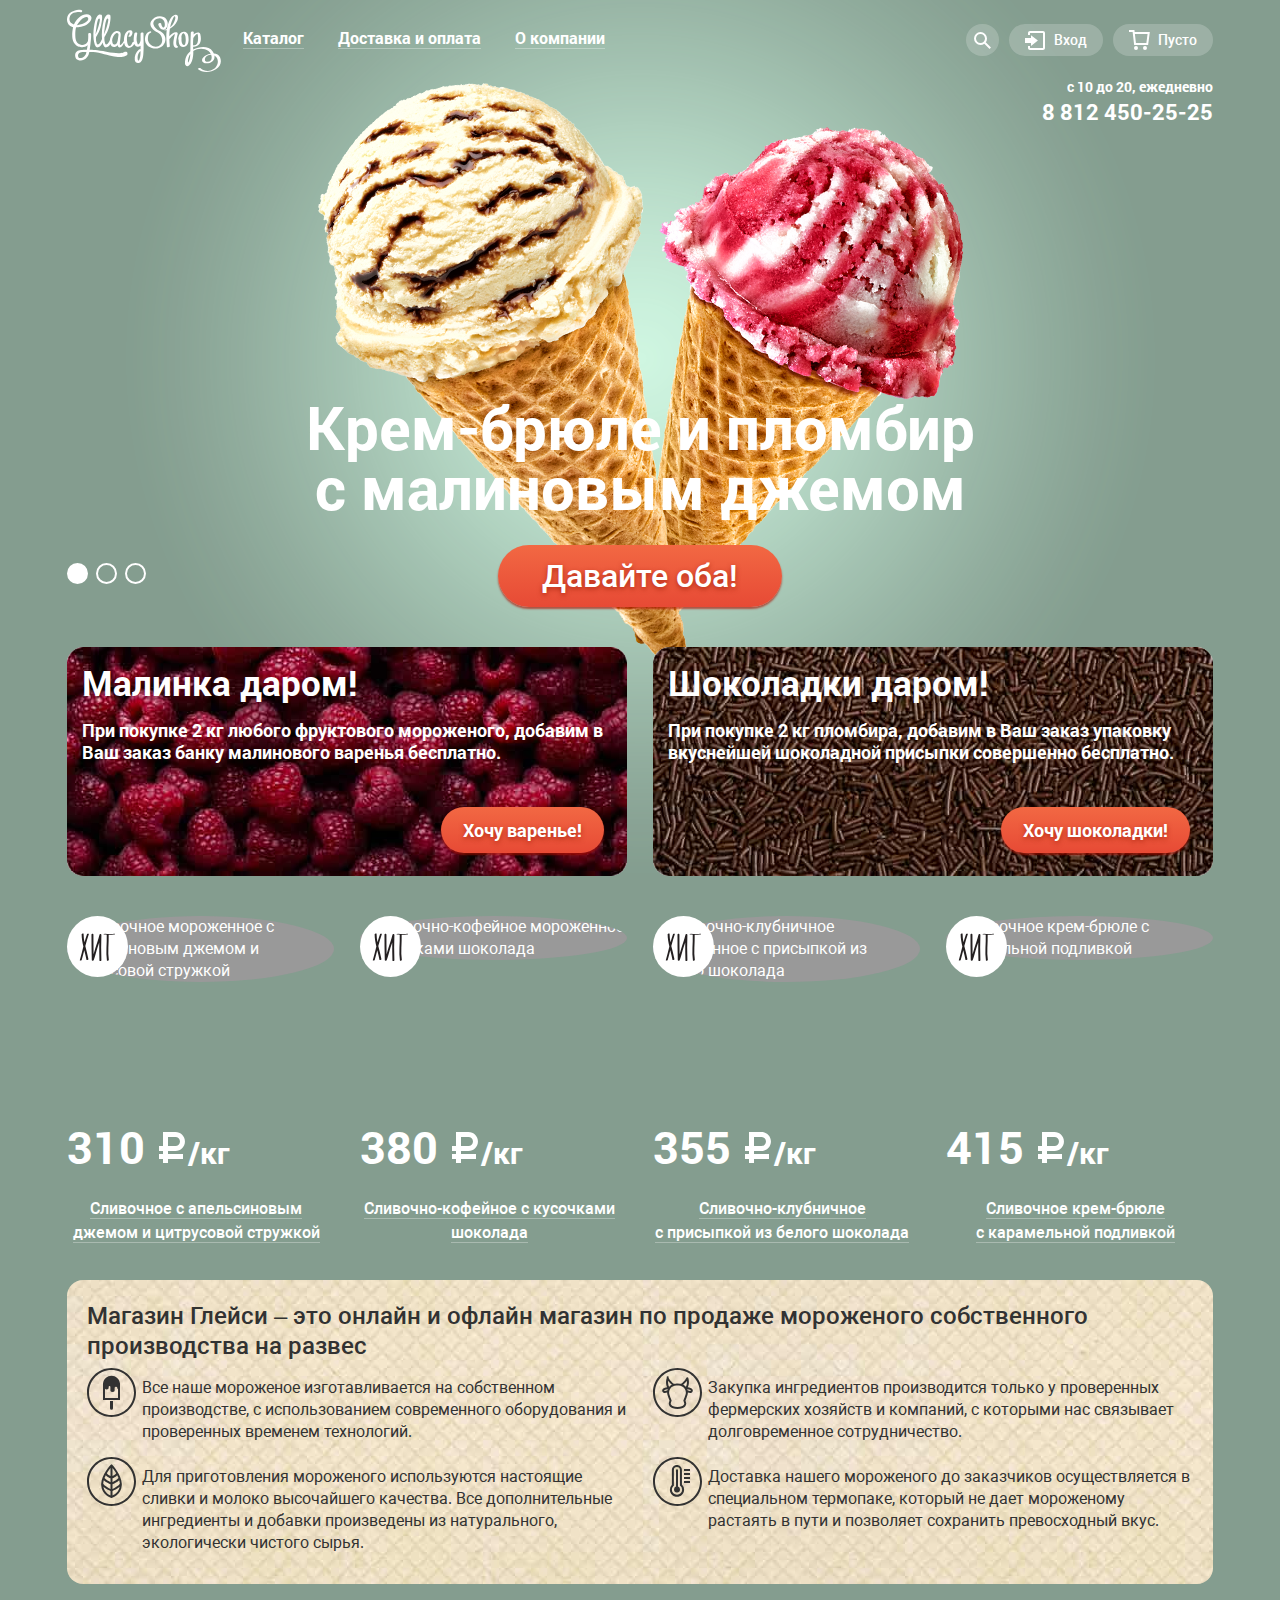
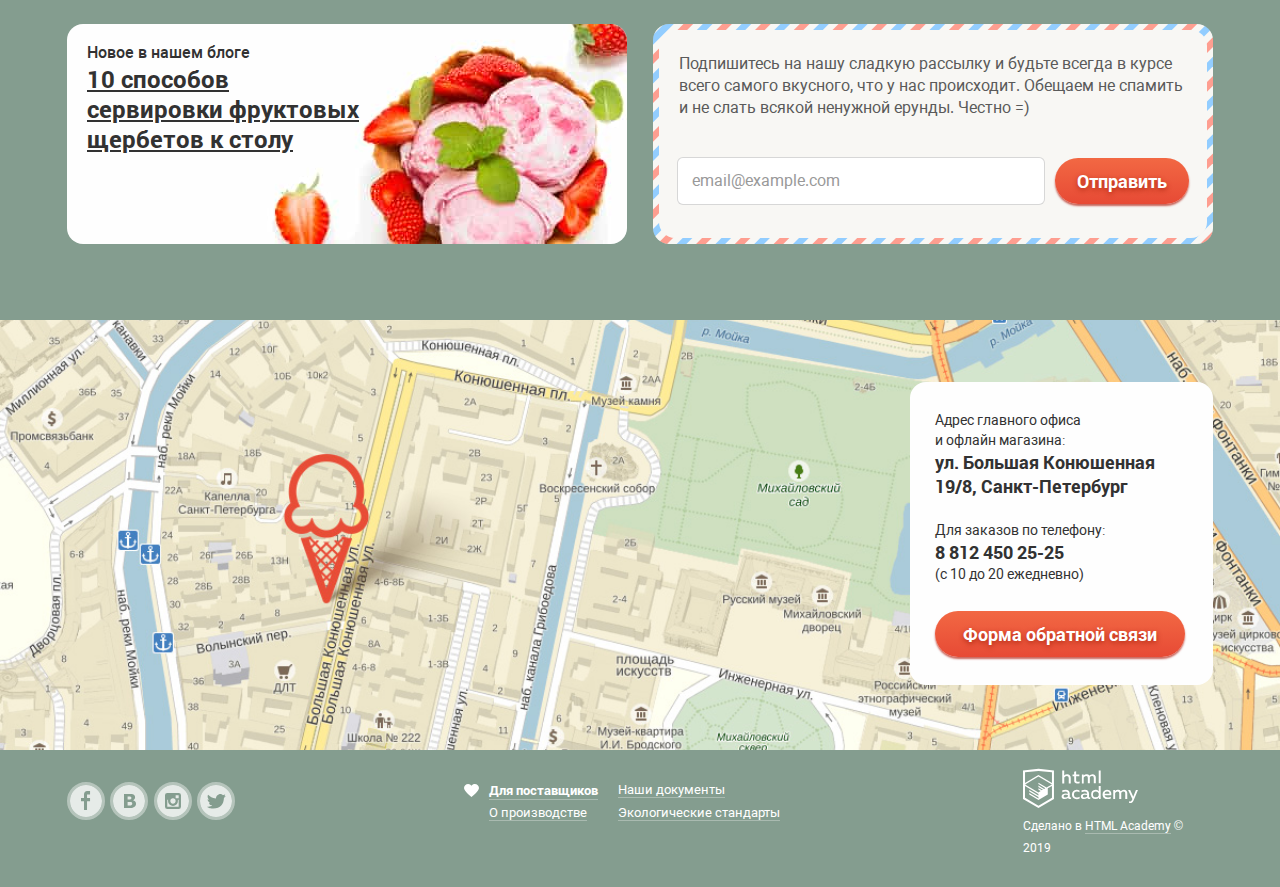
==== commit dab0d5ae: "add script" ====
--- a/index.html
+++ b/index.html
@@ -12,7 +12,7 @@
       <header class="header">
         <div class="header-wrapper">
           <a href="#" class="logo">
-            <img src="img/logo.svg" width="154" height="64" alt="Логотип">
+            <img src="img/logo.svg" width="154" height="64" alt="Логотип" aria-label="Логотип">
           </a>
           <nav class="nav">
             <ul class="nav__list">
@@ -56,7 +56,7 @@
                     <input class="input input--login" type="email" id="login-email" placeholder="email@example.com" name="email">
                     <label class="login__label visually-hidden" for="login-pass"></label>
                     <input class="input input--login" type="password" id="login-pass" placeholder="*******" name="password">
-                    <div class="login-btn__wrapper">
+                    <div class="login-btn">
                       <button class="button button-small" type="submit">Войти</button>
                       <ul class="login-btn__list">
                         <li class="login-btn__item"><a href="#" class="login-btn__link">Забыли пароль?</a></li>
@@ -89,23 +89,23 @@
         <section class="slider">
           <h2 class="visually-hidden">Попробуйте наши специальные предложения</h2>
           <ul class="slider__list">
-            <li class="slider__item slider__item--hide slider__item--current">
+            <li class="slider__item slider__item-1 slider__item--current">
               <h3 class="slider__title">Крем-брюле и пломбир с малиновым джемом</h3>
               <a href="#" class="button button--big">Давайте оба!</a>
             </li>
-            <li class="slider__item slider__item--hide">
+            <li class="slider__item slider__item-2">
               <h3 class="slider__title">Шоколадный пломбир и лимонный сорбет</h3>
               <a href="#" class="button button--big">Давайте оба!</a>
             </li>
-            <li class="slider__item slider__item--hide">
+            <li class="slider__item slider__item-3">
               <h3 class="slider__title">Пломбир с помадкой и клубничный щербет</h3>
               <a href="#" class="button button--big">Давайте оба!</a>
             </li>
           </ul>
           <div class="slider__controls">
-            <button class="slider__button slider__button--current" type="button" aria-label="Первый слайд"></button>
-            <button class="slider__button" type="button" aria-label="Второй слайд"></button>
-            <button class="slider__button" type="button" aria-label="Третий слайд"></button>
+            <button class="slider__button slider__button-1 slider__button--current" type="button" aria-label="Первый слайд"></button>
+            <button class="slider__button slider__button-2" type="button" aria-label="Второй слайд"></button>
+            <button class="slider__button slider__button-3" type="button" aria-label="Третий слайд"></button>
           </div>
         </section>
         <div class="content">
@@ -196,7 +196,7 @@
         </div><!-- end .contacts -->
       </div>
     </section><!-- end .location -->
-    <section class="popup"> <!-- popup-feedback--visible -->
+    <section class="popup popup--feedback">
       <h2 class="popup__title">Мы обязательно вам ответим!</h2>
       <form class="feedback" action="https://echo.htmlacademy.ru" method="POST">
         <label class="feedback__label visually-hidden" for="feedback-name"></label>
@@ -263,9 +263,10 @@
           <a class="footer__btn" href="https://htmlacademy.ru/intensive/htmlcss" target="_blank" aria-label="Онлайн‑курс HTML и CSS. Профессиональная вёрстка сайтов">
             <svg width="115" height="41" data-name="Layer 1" viewBox="0 0 108.08 36.85"><path d="M44.61 26.86a2 2 0 00.55-.1v1.33a3.25 3.25 0 01-1.18.21 1.67 1.67 0 01-1.67-1 4.84 4.84 0 01-3.14 1.08c-1.51 0-2.91-.83-2.91-2.55 0-2.13 2-2.79 3.71-2.79a11.08 11.08 0 012.17.25v-.3c0-1-.76-1.77-2.19-1.77a7.42 7.42 0 00-3 .64v-1.7a10.21 10.21 0 013.19-.55c2.36 0 3.81 1.12 3.81 3.65v3a.54.54 0 00.49.59h.17zm-6.44-1.13a1.35 1.35 0 001.46 1.25h.11a3.39 3.39 0 002.41-1v-1.42a9.72 9.72 0 00-1.81-.21c-1 0-2.16.33-2.16 1.38zm12.36-6.11a5 5 0 012.57.64v1.72a4.08 4.08 0 00-2.3-.7 2.75 2.75 0 100 5.49 5 5 0 002.43-.64v1.71a6.27 6.27 0 01-2.76.57A4.21 4.21 0 0146 24.49v-.41a4.32 4.32 0 014.18-4.46h.38zm12.17 7.24a2 2 0 00.55-.1v1.33a3.25 3.25 0 01-1.18.21 1.67 1.67 0 01-1.67-1 4.84 4.84 0 01-3.14 1.08c-1.51 0-2.91-.83-2.91-2.55 0-2.13 2-2.79 3.71-2.79a11.08 11.08 0 012.17.25v-.3c0-1-.76-1.77-2.19-1.77a7.42 7.42 0 00-3 .64v-1.7a10.21 10.21 0 013.19-.55c2.36 0 3.81 1.12 3.81 3.65v3a.54.54 0 00.49.59h.17zm-6.44-1.13a1.35 1.35 0 001.47 1.25h.11a3.39 3.39 0 002.41-1v-1.42a9.72 9.72 0 00-1.81-.21c-1.06 0-2.16.33-2.16 1.38zM73 15.98v12.2h-1.65v-1.32a3.88 3.88 0 01-3.19 1.54 4.4 4.4 0 010-8.78 3.81 3.81 0 013 1.3v-4.94H73zm-4.53 5.22a2.76 2.76 0 100 5.52 2.86 2.86 0 002.68-1.74v-2a2.91 2.91 0 00-2.66-1.73zM79 19.62c3.31 0 4.46 2.68 3.92 5.09H76.7c.21 1.5 1.67 2.11 3.19 2.11a6.11 6.11 0 002.64-.59v1.6a7.14 7.14 0 01-3 .57c-2.53 0-4.75-1.42-4.75-4.42a4.18 4.18 0 014-4.39H79zm.09 1.54a2.28 2.28 0 00-2.44 2.1v.06h4.65a2 2 0 00-2.17-2.16zm5.73 7v-8.31h1.65v1a3.81 3.81 0 012.78-1.27 2.86 2.86 0 012.64 1.4 4.12 4.12 0 012.91-1.33 3.06 3.06 0 013.2 3.33v5.2h-1.9v-5.15a1.59 1.59 0 00-1.42-1.75h-.26a2.8 2.8 0 00-2.07 1.12v5.78h-1.9v-5.15A1.59 1.59 0 0089 21.29h-.2a3 3 0 00-2.21 1.29v5.63h-1.73zm21.31-8.33h1.9l-3.91 9.46c-.9 2.17-2.09 2.86-3.35 2.86a4.76 4.76 0 01-1.1-.14v-1.57a2.86 2.86 0 00.85.12c.9 0 1.58-.64 2.07-1.9l.17-.42-4-8.4h2l2.86 6.29zM38.73 1.44V6.2a3.81 3.81 0 012.7-1.14 3.25 3.25 0 013.44 3.4v5.15H43V8.7a1.81 1.81 0 00-1.61-2h-.3a2.93 2.93 0 00-2.32 1.39v5.52h-1.9V1.44h1.9zm11.21.85v3h3v1.6h-3v3.81c0 1.1.5 1.46 1.58 1.46a4.49 4.49 0 001.69-.33v1.6a6.8 6.8 0 01-2.21.35 2.55 2.55 0 01-2.86-2.74V6.87h-1.56V5.24h1.5V2.72zm5.4 11.31V5.26H57v1a3.81 3.81 0 012.77-1.28 2.86 2.86 0 012.6 1.33 4.12 4.12 0 012.91-1.33 3.06 3.06 0 013.16 3.4v5.21h-1.9V8.44a1.59 1.59 0 00-1.42-1.75h-.23a2.8 2.8 0 00-2.07 1.12v5.78h-1.9V8.44a1.59 1.59 0 00-1.42-1.75h-.23a3 3 0 00-2.21 1.29v5.63h-1.72zM71.17 1.43H73v12.15h-1.83V1.43zM14.71-.02h-.16L0 1.52v26.67l14.55 8.66 14.55-8.66V1.52zm12.5 27.1l-12.66 7.54L1.9 27.1V16.16l12.59 7.5v1.32l-8.63-5.1v1.31l8.68 5.21v1.39l-8.67-5.16v1.35l8.68 5.21 8.75-5.24v-5.66l3.9-2.31V27.1zm0-12.53l-3.48 2-1.6 1-7.62-4.57v1.31L21 18.21l-.14.09-1 .54-5.37-3.2v1.34l4.24 2.52-1 .67-3.2-1.9v1.31l2.1 1.24-2.13 1.26L2 14.63l12.51-7.54zm0-1.32L14.49 5.74 1.91 13.23v-10L14.56 1.9l12.65 1.33v10z" fill="#ffffff"/></svg>
           </a>
-          <p class="footer__text">Сделано в <a href="#" class="footer__link">HTML Academy</a> © 2019</p>
+          <p class="footer__text">Сделано в <a href="https://htmlacademy.ru/intensive/htmlcss" class="footer__link">HTML Academy</a> © 2019</p>
         </div><!-- end .footer__copyright -->
       </footer>
     </div><!-- end .page-wrapper -->
+    <script src="js/script.js"></script>
   </body>
 </html>
--- a/css/style.css
+++ b/css/style.css
@@ -30,8 +30,8 @@
   --basic-dark-grayish-orange: #9d8b84; /* background color-3*/
   --basic-light-olive: #a1b5a9; /*text-decoration on nav items*/
   --basic-transparent: rgba(255, 255, 255, 0.2); /*nav buttons*/
-  --basic-light-tomato: #F26843; /*button center*/
-  --basic-tomato: #E74A35; /*button edge*/
+  --basic-light-tomato: #f26843; /*button center*/
+  --basic-tomato: #e74a35; /*button edge*/
   --basic-light-hover-tomato: #f38166; /*button hovered edge*/
   --basic-light-hover-grey: rgba(255, 255, 255, 0.2); /*button hovered*/
   --basic-black-active: rgba(0, 0, 0, 0.07); /*button active*/
@@ -55,14 +55,18 @@
   --basic-dark-black: rgba(0, 0, 0, 0.4); /*box shadow for hovered goods*/
   --basic-trans-grey: rgba(50, 50, 50, 0.2); /*border-bottom on catalog menu*/
   --basic-coral: #fbded7; /*hover on catalog menu*/
+  --basic-coral-active: #f6b5a5; /*active on catalog menu*/
+  --basic-coral-current: #D07058; /*current on catalog menu*/
   --basic-grey-bottom: #d1d0ce; /*pseudo on first item in catalog menu*/
   --basic-olive-scale: #d0d9d3; /*range scale color*/
   --basic-olive-bar: #f8f7f4; /*bar scale color*/
   --basic-red: #e84d37; /*cart color*/
   --basic-grey-card: #cacac7; /*cart bottom*/
-
-
-}
+  --basic-grey-nav: #ededed; /*active nav link*/
+  --basic-grey-shadow: #696969; /*shadow nav link*/
+  --basic-coral-active-link: #ffbc9e; /*active-link on basic bg*/
+}
+
 /* * * global * * */
 html {
   height: 100%;
@@ -182,11 +186,11 @@
 }
 
 .nav__list {
-  max-width: 380px;
+  max-width: 450px;
   display: flex;
   justify-content: space-between;
   padding: 0;
-  padding-left: 24px;
+  padding-left: 8px;
   margin: 0;
   list-style: none;
 }
@@ -194,7 +198,7 @@
 .nav__item {
   margin-top: 20px;
   line-height: 18px;
-  padding-right: 32px;
+  padding-right: 7px;
   padding-bottom: 15px;
 }
 
@@ -205,19 +209,36 @@
 .nav__link {
   font-weight: 700;
   color: var(--basic-white);
+  line-height: 18px;
+  padding: 0;
+  margin: 4px 13px 7px 14px;
   text-decoration: none;
   border-bottom: 1px solid var(--basic-light-trans-black);
 }
 
-.nav__link:hover {
-  padding: 9px 13px;
-  margin: -9px -13px;
+.nav__item:hover .nav__link,
+.nav__item:focus .nav__link {
+  margin: 0;
+  padding: 4px 13px 7px 14px;
   color: var(--basic-light-black);
   background-color: var(--basic-white);
   transition: background-color 0.6s;
+  text-decoration: none;
+  border-radius: 26px;
+  border-bottom: 1px solid var(--basic-light-trans-black);
+}
+
+.nav__link:active {
+  background: var(--basic-grey-nav);
+  box-shadow: inset 0px 2px 1px var(--basic-grey-shadow);
+}
+
+.nav__link--current {
+  margin: 0;
+  padding: 4px 13px 7px 14px;
+  background-color: var(--basic-coral-current);
   border-radius: 26px;
   text-decoration: none;
-  border-bottom: 1px solid var(--basic-light-trans-black);
 }
 
 /* catalog nav */
@@ -236,8 +257,8 @@
 
 .catalog-nav__list {
   position: absolute;
-  left: 5px;
-  top: 54px;
+  left: 3px;
+  top: 51px;
   flex-direction: column;
   padding-left: 0px;
   list-style: none;
@@ -250,23 +271,31 @@
 .catalog-nav__item {
   position: relative;
   padding-top: 7px;
-  padding-bottom: 8px;
+  padding-bottom: 7px;
   padding-left: 21px;
   padding-right: 20px;
-}
-
-.catalog-nav__item:hover {
+  color: var(--basic-light-black);
+}
+
+.catalog-nav__item:hover,
+.catalog-nav__item:focus {
   background-color: var(--basic-coral);
   transition: background-color 0.6s;
 }
 
+.catalog-nav__item:active {
+  background-color: var(--basic-coral-active);
+  transition: background-color 0.3s;
+}
+
 .catalog-nav__item:first-child {
   padding-top: 10px;
-  padding-bottom: 14px;
+  padding-bottom: 12px;
 }
 
 .catalog-nav__item:last-child {
-  padding-bottom: 14px;
+  padding-bottom: 11px;
+  padding-top: 5px;
 }
 
 .catalog-nav__item:first-child::after {
@@ -280,12 +309,18 @@
 }
 
 .catalog-nav__link {
-  color: var(--basic-light-black);
+  color: inherit;
   text-decoration: none;
   font-size: 14px;
   line-height: 16px;
 }
 
+.catalog-nav__item--current {
+  background-color: var(--basic-coral-current);
+  color: var(--basic-white);
+}
+
+/* user nav */
 .user-nav {
   margin-left: auto;
 }
@@ -327,21 +362,21 @@
   cursor: pointer;
 }
 
-.nav-btns:hover,
-.nav-btns:focus {
+.user-nav__item:hover .nav-btns,
+.user-nav__item:focus .nav-btns {
   transition: background-color 0.6s;
   background-color: var(--basic-white);
   color: var(--basic-black);
 }
 
-.nav-btns:hover svg path,
-.nav-btns:focus svg path {
+.user-nav__item:hover svg path,
+.user-nav__item:focus svg path {
   transition: fill 0.6s;
   fill: var(--basic-black);
 }
 
-.nav-btns:hover svg g,
-.nav-btns:focus svg g {
+.user-nav__item:hover svg g,
+.user-nav__item:focus svg g {
   fill: var(--basic-black);
 }
 
@@ -390,10 +425,10 @@
 }
 
 .input--login {
-  margin-bottom: 22px;
-}
-
-.login-btn__wrapper {
+  margin-bottom: 15px;
+}
+
+.login-btn {
   display: flex;
   justify-content: space-between;
 }
@@ -407,11 +442,17 @@
 }
 
 .login-btn__link {
-  font-size: 14px;
-  line-height: 16px;
+  font-size: 13px;
+  line-height: 15px;
   color: var(--basic-light-black);
   text-decoration: none;
-  border-bottom: 1px solid var(--basic-light-black);
+  border-bottom: 1px solid var(--basic-grey-bottom);
+}
+
+.login-btn__link:hover,
+.login-btn__link:active {
+  color: var(--basic-red);
+  border-bottom: 1px solid var(--basic-coral-active);
 }
 
 /* header-contacts */
@@ -450,7 +491,7 @@
   padding-bottom: 49px;
 }
 
-.slider__item--hide {
+.slider__item {
   display: none;
 }
 
@@ -499,6 +540,10 @@
   border-radius: 50%;
 }
 
+.slider__button:hover {
+  background-color: var(--basic-light-trans-black);
+}
+
 .slider__button--current {
   background-color: var(--basic-white);
 }
@@ -554,6 +599,11 @@
   margin-left: auto;
 }
 
+.button--medium:active {
+  background: linear-gradient(180deg, var(--basic-light-tomato) 0%, var(--basic-tomato) 100%);
+  box-shadow: 0px 2px 2px var(--basic-tomato-shadow);
+}
+
 /* goods */
 .goods {
   position: relative;
@@ -562,13 +612,15 @@
   min-height: 324px;
 }
 
-.goods:hover {
+.goods:hover,
+.goods:focus {
   padding-bottom: 72px;
   margin-bottom: -72px;
   z-index: 15;
 }
 
-.goods:hover::before {
+.goods:hover::before,
+.goods:focus::before {
   content: "";
   position: absolute;
   top: -6px;
@@ -580,17 +632,20 @@
   box-shadow: 0px 20px 20px 0px var(--basic-dark-black);
 }
 
-.goods:hover .goods__btn {
+.goods:hover .goods__btn,
+.goods:focus .goods__btn {
   display: block;
 }
 
 .goods__img {
   border-radius: 50%;
   cursor: pointer;
+  background-color: var(--basic-light-grey);
 }
 
 .goods__cost {
   position: absolute;
+  max-width: 260px;
   top: 208px;
   left: 0px;
   margin: 0;
@@ -617,9 +672,10 @@
 }
 
 .goods__title {
-  margin: 0;
-  margin-top: 6px;
-  padding: 0 3px;
+  position: absolute;
+  width: 258px;
+  top: 280px;
+  margin: 0px;
   text-align: center;
 }
 
@@ -629,12 +685,20 @@
   color: var(--basic-white);
   border-bottom: 1px solid var(--basic-light-trans-black);
   text-decoration: none;
+  cursor: pointer;
+}
+
+.goods__link:hover,
+.goods__link:active {
+  color: var(--basic-coral-active);
+  border-color: var(--basic-coral-active);
 }
 
 .goods--hit::after {
   content: "";
   position: absolute;
   top: 0;
+  left: 0;
   width: 61px;
   height: 61px;
   background-image: url("../img/hit.svg");
@@ -645,7 +709,7 @@
   display: none;
   position: absolute;
   left: 30px;
-  bottom: 15px;
+  bottom: 14px;
   padding-left: 18px;
   padding-right: 18px;
 }
@@ -867,6 +931,10 @@
   top: 100px;
   right: 50%;
   transform: translate(50%);
+}
+
+.popup--feedback {
+  animation: bounce 0.6s;
 }
 
 .feedback {
@@ -946,6 +1014,12 @@
   border-radius: 50%;
 }
 
+.social__btn:hover,
+.social__btn:active {
+  opacity: 1;
+  transition: opacity 0.6s;
+}
+
 /* footer info */
 .footer-info {
   width: 30%;
@@ -985,6 +1059,13 @@
   border-bottom: 1px solid var(--basic-light-trans-black);
 }
 
+.footer-info__link:hover,
+.footer-info__link:active {
+  color: var(--basic-coral-active);
+  border-color: var(--basic-coral-active);
+  transition: color 0.6s;
+}
+
 /* footer copyright */
 .footer__copyright {
   margin-left: auto;
@@ -993,6 +1074,10 @@
   flex-direction: column;
 }
 
+.footer__btn:hover svg path{
+  fill: var(--basic-coral-active);
+}
+
 .footer__text {
   margin: 0;
   font-size: 12px;
@@ -1002,6 +1087,13 @@
   color: var(--basic-white);
   text-decoration: none;
   border-bottom: 1px solid var(--basic-light-trans-black);
+}
+
+.footer__link:hover,
+.footer__link:active {
+  color: var(--basic-coral-active);
+  border-color: var(--basic-coral-active);
+  transition: color 0.6s;
 }
 
 /* * * catalog * * */
@@ -1013,7 +1105,7 @@
 }
 
 .nav-btns--cart:hover svg path {
-  fill: var(--basic-red);
+  fill: none;
 }
 
 /* cart-form */
@@ -1030,56 +1122,56 @@
   transition: display 0.6s;
 }
 
-.cart__item {
+.cart-item {
   display: grid;
   grid-template-columns: 22px 46px 247px 121px 64px;
   row-gap: 13px;
   padding-right: 5px;
 }
 
-.cart__link-remove {
+.cart-item__link-remove {
  grid-column: span 1;
  padding-top: 10px;
  padding-left: 2px;
 }
 
-.cart__img {
+.cart-item__img {
   grid-column: span 1;
   border-radius: 50%;
 }
 
-.cart__name {
+.cart-item__name {
   grid-column: span 1;
   margin-top: 10px;
 }
 
-.cart__weight {
+.cart-item__weight {
   grid-column: span 1;
   margin-top: 10px;
 }
 
-.cart__weight--accent {
+.cart-item__weight span {
   color: var(--basic-light-grey)
 }
 
-.cart__cost {
+.cart-item__cost {
   grid-column: span 1;
   margin-top: 10px;
 }
 
-.cart__total {
+.cart-total {
   display: flex;
   flex-direction: column;
   align-items: flex-end;
 }
 
-.cart__total::before {
+.cart-total::before {
   content: "";
   width: 100%;
   border: 1px solid var(--basic-grey-card);
 }
 
-.cart__amount {
+.cart-total__amount {
   margin-top: 18px;
   margin-top: 16px;
   font-weight: bold;
@@ -1088,18 +1180,8 @@
 }
 
 .button-small {
-  padding: 10px 14px;
-}
-
-/* .cart__table {
-  width: 100%;
-  border-collapse: collapse;
-  border-bottom: 1px solid #cacac7;
-  margin-bottom: 14px;
-  font-size: 13px;
-  line-height: 16px;
-  color: var(--basic-light-black);
-} */
+  padding: 10px 24px;
+}
 
 .breadcrumbs-contacts {
   display: flex;
@@ -1138,11 +1220,18 @@
   border-bottom: 1px solid var(--basic-light-trans-black);
 }
 
+.breadcrumbs__link:hover,
+.breadcrumbs__link:active {
+  color: var(--basic-coral-active);
+  border-bottom: 1px solid var(--basic-coral-active);
+}
+
 .catalog-title {
   font-weight: bold;
   font-size: 35px;
-  margin-top: 0;
-  margin-bottom: 28px;
+  line-height: 41px;
+  margin-top: -10px;
+  margin-bottom: 18px;
 }
 
 /* * * filter-form * * */
@@ -1151,7 +1240,7 @@
   flex-wrap: wrap;
   justify-content: space-between;
   width: 870px;
-  margin-bottom: 40px;
+  margin-bottom: 33px;
 }
 
 .filter__fieldset {
@@ -1164,7 +1253,7 @@
 .filter__title {
   padding-left: 14px;
   padding-top: 9px;
-  padding-bottom: 8px;
+  padding-bottom: 10px;
   font-weight: 500;
   font-size: 14px;
   line-height: 16px;
@@ -1196,7 +1285,6 @@
 .sort-select-wrapper:hover,
 .sort-select-wrapper:focus {
   color: var(--basic-light-black);
-  background-color: var(--basic-white);
   background-image: url("../img/select-arrow-black.svg");
 }
 
@@ -1271,7 +1359,7 @@
 }
 
 /* fat-content */
-.fat-content__label {
+.fat-content {
   position: relative;
   padding-left: 31px;
   line-height: 18px;
@@ -1290,11 +1378,15 @@
   background-size: cover;
 }
 
+.fat-content__icon:hover {
+  opacity: 1;
+}
+
 .fat-content__input:checked + .fat-content__icon {
   background-image: url("../img/radio-on.svg");
 }
 
-.fat-content__label--disabled {
+.fat-content--disabled {
   opacity: 0.4;
   cursor: default;
 }
@@ -1309,7 +1401,7 @@
   border-radius: 20px;
 }
 
-.filler__label {
+.filler-item {
   position: relative;
   padding-left: 33px;
   padding-right: 21px;
@@ -1317,7 +1409,7 @@
   cursor: pointer;
 }
 
-.filler__icon {
+.filler-item__icon {
   position: absolute;
   top: -3px;
   left: 0;
@@ -1328,11 +1420,15 @@
   background-repeat: no-repeat;
 }
 
-.filler__checkbox:checked + .filler__icon {
+.filler-item__icon:hover {
+  opacity: 1;
+}
+
+.filler-item__checkbox:checked + .filler-item__icon {
   background-image: url("../img/checkbox-on.svg");
 }
 
-.filler__chekbox--disabled {
+.filler-item__chekbox--disabled {
   opacity: 0.4;
   cursor: default;
 }
@@ -1349,6 +1445,18 @@
   align-self: flex-end;
 }
 
+.filter-btn:hover {
+  color: var(--basic-light-black);
+  background-color: var(--basic-white);
+  transition: background-color 0.6s;
+}
+
+.filter-btn:active{
+  color: var(--basic-light-black);
+  background-color: var(--basic-white);
+  box-shadow: inset 0px 2px 1px var(--basic-grey-shadow);
+}
+
 /* pagination */
 .pagination__list {
   display: flex;
@@ -1374,7 +1482,8 @@
   background-color: var(--basic-light-trans-black);
 }
 
-.pagination__link--current {
+.pagination__link--current,
+.pagination__link:active {
   background-color: var(--basic-white);
   color: var(--basic-light-black);
 }
@@ -1403,7 +1512,29 @@
   border-top: 1px solid var(--basic-white);
   border-right: 1px solid var(--basic-white);
 }
+
+@keyframes bounce {
+  0% {
+    opacity: 0;
+    transform: translate(50%, -130%);
+  }
+  40% {
+    opacity: 0.3;
+    transform: translate(50%, 60%);
+  }
+
+  80% {
+    opacity: 0.7;
+    transform: translate(50%, -30%);
+  }
+
+  100% {
+    opacity: 1;
+    transform: translate(50%, 0%);
+  }
+}
 /*
+-130, 60, -30, 0
 Вопросы:
 По формам:
 1. Не понимаю как .input--search инпут сделать на всю ширину. поставил времненно width: 94%.
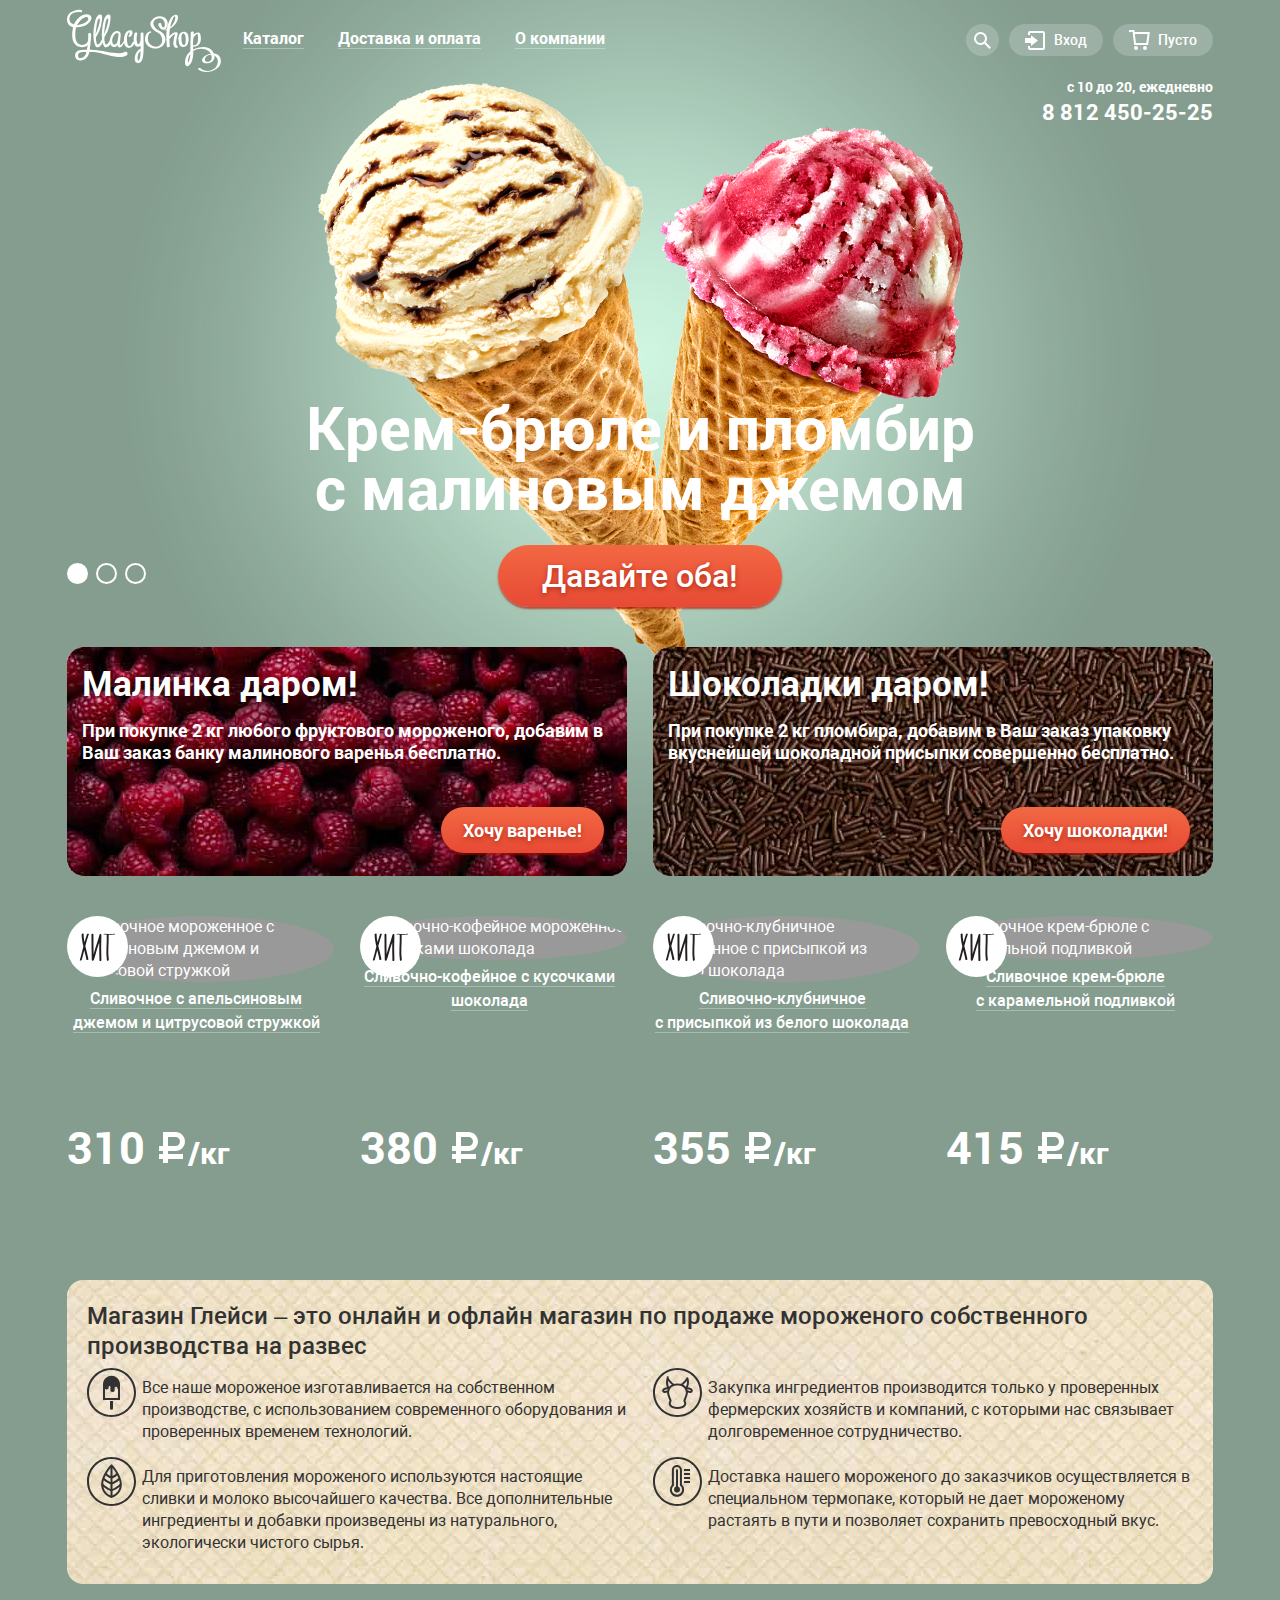
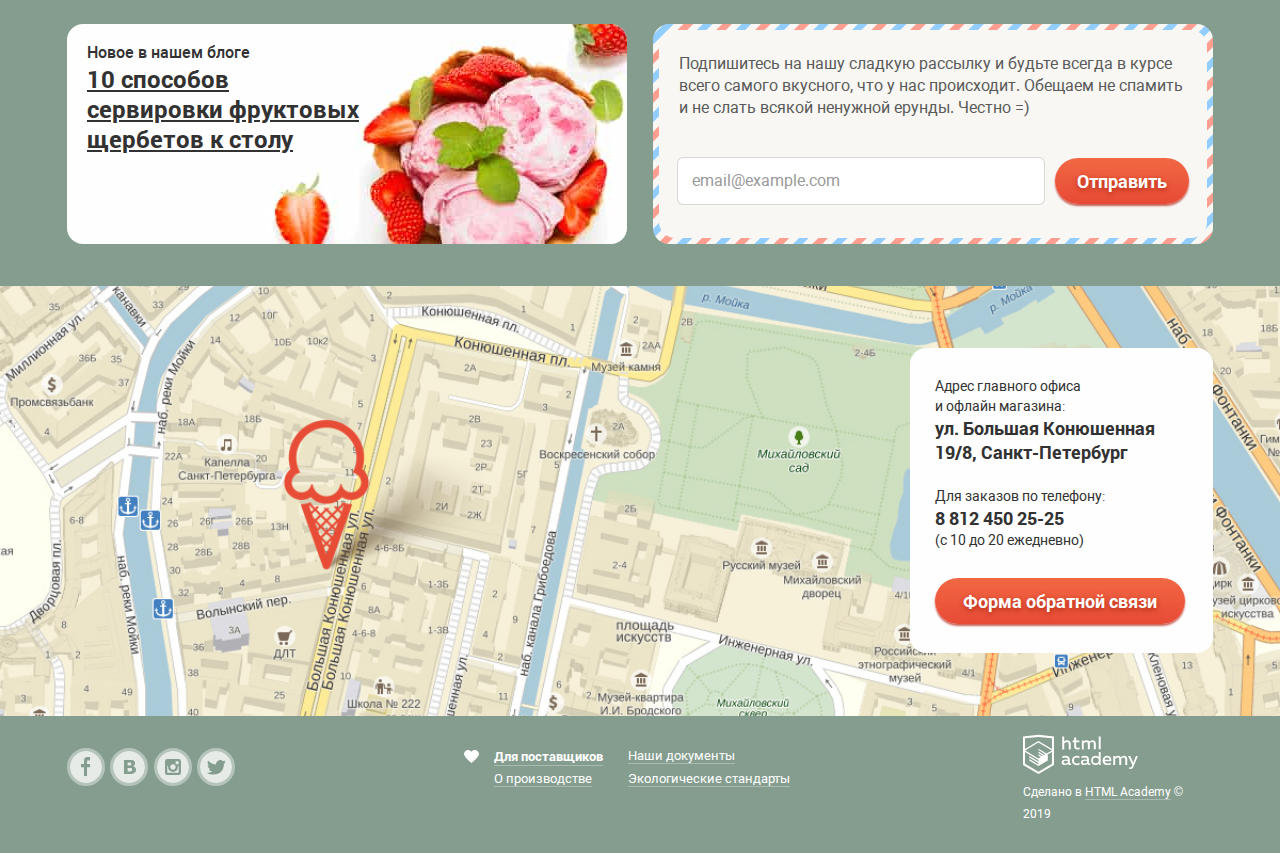
==== commit f478a37a: "На защиу" ====
--- a/index.html
+++ b/index.html
@@ -4,269 +4,269 @@
     <meta charset="utf-8">
     <meta name="viewport" content="width=device-width, initial-scale=1">
     <link rel="stylesheet" href="css/normalize.css">
-    <link rel="stylesheet" href="css/style.css">
+    <link rel="stylesheet" href="css/style.min.css">
     <title>HTML Academy: Глейси</title>
   </head>
-  <body class="theme-1">
-    <div class="page-wrapper">
-      <header class="header">
-        <div class="header-wrapper">
-          <a href="#" class="logo">
-            <img src="img/logo.svg" width="154" height="64" alt="Логотип" aria-label="Логотип">
+  <body>
+    <div class="body-wrapper theme-1">
+      <div class="page-wrapper">
+        <header class="header">
+          <div class="header-wrapper">
+            <a href="#" class="logo">
+              <img src="img/logo.svg" width="154" height="64" alt="Логотип" aria-label="Логотип">
+            </a>
+            <nav class="nav">
+              <ul class="nav__list">
+                <li class="nav__item catalog-nav">
+                  <a href="#" class="nav__link">Каталог</a>
+                  <ul class="catalog-nav__list catalog-nav__list--display">
+                    <li class="catalog-nav__item"><a href="#" class="catalog-nav__link"><b>Новинки</b></a></li>
+                    <li class="catalog-nav__item"><a href="./catalog.html" class="catalog-nav__link">Сливочное</a></li>
+                    <li class="catalog-nav__item"><a href="#" class="catalog-nav__link">Щербеты</a></li>
+                    <li class="catalog-nav__item"><a href="#" class="catalog-nav__link">Фруктовый лед</a></li>
+                    <li class="catalog-nav__item"><a href="#" class="catalog-nav__link">Мелорин</a></li>
+                  </ul>
+                </li>
+                <li class="nav__item">
+                  <a href="#" class="nav__link">Доставка и оплата</a>
+                </li>
+                <li class="nav__item">
+                  <a href="#" class="nav__link">О компании</a>
+                </li>
+              </ul>
+            </nav>
+            <div class="user-nav">
+              <ul class="user-nav__list">
+                <li class="user-nav__item user-nav__item--search">
+                  <div class="popup popup--search">
+                    <form class="search" action="https://echo.htmlacademy.ru" method="POST">
+                      <label class="search__label visually-hidden" for="search-field">Введите запрос в строку поиска</label>
+                      <input class="input input--search" type="text" id="search-field" placeholder="Крем-брюле" name="search-field" required>
+                    </form>
+                  </div>
+                  <button class="nav-btns nav-btns--search" type="button" aria-label="Кнопка открытия формы поиска">
+                    <svg width="17" height="17" viewBox="0 0 17 17"><path fill="#fff" d="M16.958 15.527L11.75 10.32A6.455 6.455 0 0 0 13 6.5 6.5 6.5 0 1 0 6.5 13a6.465 6.465 0 0 0 3.839-1.263l5.205 5.204 1.414-1.414zM6.5 11C4.019 11 2 8.981 2 6.5S4.019 2 6.5 2 11 4.019 11 6.5 8.981 11 6.5 11z"></path></svg>
+                  </button>
+                </li>
+                <li class="user-nav__item user-nav__item--login">
+                  <div class="popup popup--login">
+                    <form class="login" action="https://echo.htmlacademy.ru" method="POST">
+                      <label class="login__label visually-hidden" for="login-email"></label>
+                      <input class="input input--login" type="email" id="login-email" placeholder="email@example.com" name="email">
+                      <label class="login__label visually-hidden" for="login-pass"></label>
+                      <input class="input input--login" type="password" id="login-pass" placeholder="*******" name="password">
+                      <div class="login-btn">
+                        <button class="button button-small" type="submit" aria-label="Кнопка отправки формы входа на сайт">Войти</button>
+                        <ul class="login-btn__list">
+                          <li class="login-btn__item"><a href="#" class="login-btn__link">Забыли пароль?</a></li>
+                          <li class="login-btn__item"><a href="#" class="login-btn__link">Новая регистрация</a></li>
+                        </ul>
+                      </div>
+                    </form>
+                  </div>
+                  <button class="nav-btns" type="button" aria-label="Кнопка открытия формы входа">
+                    <svg width="21" height="19" viewBox="0 0 21 19"><g fill="#fff"><path d="M6 14.875L12.917 9.5 6 4.125v2.917H-.042v4.917H6z"></path><path d="M18 0H5C3.9 0 3 .9 3 2v2h2V2h13v15H5v-2H3v2c0 1.1.9 2 2 2h13c1.1 0 2-.9 2-2V2c0-1.1-.9-2-2-2z"></path></g></svg>
+                    <span class="nav-btns__text">Вход</span>
+                  </button>
+                </li>
+                <li class="user-nav__item">
+                  <button class="nav-btns" type="button" aria-label="Кнопка открытия корзины">
+                    <svg width="21" height="20" viewBox="0 0 21 20"><g fill="#fff"><path d="M5.657 2.031L5.422 0H0v2h3.64l1.5 13h13.988l1.699-12.969H5.657zM17.372 13H6.922L5.888 4.031h12.66L17.372 13z"></path><circle cx="6.984" cy="18" r="2"></circle><circle cx="15.984" cy="18" r="2"></circle></g></svg>
+                    <span class="nav-btns__text">Пусто</span>
+                  </button>
+                </li>
+              </ul>
+            </div><!-- end .header-btns -->
+          </div><!-- end .header-wrapper -->
+          <div class="header-contacts">
+            <p class="header-contacts__text">с 10 до 20, ежедневно</p>
+            <a class="header-contacts__tel" href="tel:+78124502525">8 812 450-25-25</a>
+          </div><!-- end .header-contacts -->
+        </header>
+        <main class="main">
+          <h1 class="visually-hidden">Добро пожаловать в магазин мороженного "Глэйси"</h1>
+          <section class="slider">
+            <h2 class="visually-hidden">Попробуйте наши специальные предложения</h2>
+            <ul class="slider__list">
+              <li class="slider__item slider__item-1 slider__item--current">
+                <h3 class="slider__title">Крем-брюле и пломбир с малиновым джемом</h3>
+                <a href="#" class="button button--big">Давайте оба!</a>
+              </li>
+              <li class="slider__item slider__item-2">
+                <h3 class="slider__title">Шоколадный пломбир и лимонный сорбет</h3>
+                <a href="#" class="button button--big">Давайте оба!</a>
+              </li>
+              <li class="slider__item slider__item-3">
+                <h3 class="slider__title">Пломбир с помадкой и клубничный щербет</h3>
+                <a href="#" class="button button--big">Давайте оба!</a>
+              </li>
+            </ul>
+            <div class="slider__controls">
+              <button class="slider__button slider__button-1 slider__button--current" type="button" aria-label="Первый слайд"></button>
+              <button class="slider__button slider__button-2" type="button" aria-label="Второй слайд"></button>
+              <button class="slider__button slider__button-3" type="button" aria-label="Третий слайд"></button>
+            </div>
+          </section>
+          <div class="content">
+            <div class="gift gift--raspberry">
+              <h3 class="gift__title">Малинка даром!</h3>
+              <p class="gift__text">При покупке 2 кг любого фруктового мороженого, добавим в Ваш заказ банку малинового варенья бесплатно.</p>
+              <a href="#" class="button button--medium">Хочу варенье!</a>
+            </div>
+            <div class="gift gift--chocolate">
+              <h3 class="gift__title">Шоколадки даром!</h3>
+              <p class="gift__text">При покупке 2 кг пломбира, добавим в Ваш заказ упаковку вкуснейшей шоколадной присыпки совершенно бесплатно.</p>
+              <a href="#" class="button button--medium">Хочу шоколадки!</a>
+            </div>
+            <h2 class="visually-hidden">Хиты продаж</h2>
+            <div class="goods goods--hit">
+              <img class="goods__img" src="./img/creamy-orange.jpg" width="267" height="267" alt="Сливочное мороженное с апельсиновым джемом и цитрусовой стружкой">
+              <p class="goods__cost">310<span class="goods__weight">/кг</span>
+              </p>
+              <h3 class="goods__title"><a href="#" class="goods__link">Сливочное с апельсиновым джемом и цитрусовой стружкой</a></h3>
+              <a href="#" class="button goods__btn">Быстрый просмотр</a>
+            </div>
+            <div class="goods goods--hit">
+              <img class="goods__img" src="./img/creamy-coffee.jpg" width="267" height="267" alt="Сливочно-кофейное мороженное с кусочками шоколада">
+              <p class="goods__cost">380<span class="goods__weight">/кг</span>
+              </p>
+              <h3 class="goods__title"><a href="#" class="goods__link">Сливочно-кофейное с кусочками шоколада</a></h3>
+              <a href="#" class="button goods__btn">Быстрый просмотр</a>
+            </div>
+            <div class="goods goods--hit">
+              <img class="goods__img" src="./img/creamy-straw.jpg" width="267" height="267" alt="Сливочно-клубничное мороженное с присыпкой из белого шоколада">
+              <p class="goods__cost">355<span class="goods__weight">/кг</span>
+              </p>
+              <h3 class="goods__title"><a href="#" class="goods__link">Сливочно-клубничное с&nbsp;присыпкой из&nbsp;белого шоколада</a></h3>
+              <a href="#" class="button goods__btn">Быстрый просмотр</a>
+            </div>
+            <div class="goods goods--hit">
+              <img class="goods__img" src="./img/creamy-creme-brulee.jpg" width="267" height="267" alt="Сливочное крем-брюле с карамельной подливкой">
+              <p class="goods__cost">415<span class="goods__weight">/кг</span>
+              </p>
+              <h3 class="goods__title"><a href="#" class="goods__link">Сливочное крем-брюле с&nbsp;карамельной подливкой</a></h3>
+              <a href="#" class="button goods__btn">Быстрый просмотр</a>
+            </div>
+            <section class="about-shop">
+              <h2 class="about-shop__title">Магазин Глейси&nbsp;– это онлайн и&nbsp;офлайн магазин по&nbsp;продаже мороженого собственного производства на&nbsp;развес</h2>
+              <ul class="about-shop__list">
+                <li class="about-shop__item about-shop__item--ice-cream">
+                  Все наше мороженое изготавливается на собственном производстве, с использованием современного оборудования и проверенных временем технологий.
+                </li>
+                <li class="about-shop__item about-shop__item--cow">
+                  Закупка ингредиентов производится только у проверенных фермерских хозяйств и компаний, с которыми нас связывает долговременное сотрудничество.
+                </li>
+                <li class="about-shop__item about-shop__item--eco">
+                  Для приготовления мороженого используются настоящие сливки и молоко высочайшего качества. Все дополнительные ингредиенты и добавки произведены из натурального, экологически чистого сырья.
+                </li>
+                <li class="about-shop__item about-shop__item--thermometer">
+                  Доставка нашего мороженого до заказчиков осуществляется в специальном термопаке, который не дает мороженому растаять в пути и позволяет сохранить превосходный вкус.
+                </li>
+              </ul>
+            </section><!-- end .about-shop -->
+            <div class="new-post">
+              <p class="new-post__title">Новое в нашем блоге</p>
+              <a href="#" class="new-post__link">10 способов сервировки фруктовых щербетов к&nbsp;столу</a>
+            </div>
+            <section class="subscription">
+              <h2 class="visually-hidden">Подпишитесь на нашу рассылку</h2>
+              <div class="subscription__wrapper">
+                <p class="subscription__text">Подпишитесь на нашу сладкую рассылку и будьте всегда в курсе всего самого вкусного, что у нас происходит. Обещаем не спамить и не слать всякой ненужной ерунды. Честно =)</p>
+                <form action="https://echo.htmlacademy.ru" method="POST" class="subscription__form">
+                  <label for="subscription-input" class="subscription__label"></label>
+                  <input class="input input--sub" type="email" id="subscription-input" name="email:" placeholder="email@example.com">
+                  <button type="submit" class="button subscription__btn">Отправить</button>
+                </form><!-- end .subscription__form -->
+              </div><!-- end .subscription__wrapper -->
+            </section><!-- end .subscription -->
+          </div><!-- end .main-content -->
+        </main>
+      </div><!-- end .page-wrapper -->
+      <section class="location">
+        <h2 class="visually-hidden">Ждем Вас по адресу</h2>
+        <div class="location-container">
+          <div class="contacts">
+            <p class="contacts__adress">Адрес главного офиса и&nbsp;офлайн&nbsp;магазина:<b>ул. Большая Конюшенная 19/8, Санкт-Петербург</b></p>
+            <p class="contacts__order">Для заказов по телефону:
+              <a class="contacts__link" href="tel:+78124502525">8 812 450 25-25</a>
+              (с 10 до 20 ежедневно)
+            </p>
+            <a class="button contacts__btn" href="#" aria-label="Форма обратной связи">Форма обратной связи</a>
+          </div><!-- end .contacts -->
+        </div>
+      </section><!-- end .location -->
+      <section class="popup popup--feedback">
+        <h2 class="popup__title">Мы обязательно вам ответим!</h2>
+        <form class="feedback" action="https://echo.htmlacademy.ru" method="POST">
+          <label class="feedback__label visually-hidden" for="feedback-name"></label>
+          <input class="input input--feedback" type="text" id="feedback-name" placeholder="Имя Фамилия" name="name">
+          <label class="feedback__label visually-hidden" for="feedback-email"></label>
+          <input class="input input--feedback" type="email" id="feedback-email" placeholder="email@example.com" name="email">
+          <label class="feedback__label visually-hidden" for="feedback-field"></label>
+          <textarea class="feedback__field" name="feedback-field" id="feedback-field" cols="50" rows="4" placeholder="В свободной форме"></textarea>
+          <button class="button" type="submit">Отправить</button>
+          <a href="#" class="feedback__close">
+            <svg width="18" height="17" fill="none"><path d="M18 1.42L16.49 0l-7.5 7.08L1.5 0 0 1.42l7.5 7.07L0 15.57 1.5 17 9 9.92 16.48 17 18 15.57 10.5 8.5 18 1.42z" fill="#231F20"/></svg>
           </a>
-          <nav class="nav">
-            <ul class="nav__list">
-              <li class="nav__item catalog-nav">
-                <a href="#" class="nav__link">Каталог</a>
-                <ul class="catalog-nav__list catalog-nav__list--display">
-                  <li class="catalog-nav__item"><a href="#" class="catalog-nav__link"><b>Новинки</b></a></li>
-                  <li class="catalog-nav__item"><a href="./catalog.html" class="catalog-nav__link">Сливочное</a></li>
-                  <li class="catalog-nav__item"><a href="#" class="catalog-nav__link">Щербеты</a></li>
-                  <li class="catalog-nav__item"><a href="#" class="catalog-nav__link">Фруктовый лед</a></li>
-                  <li class="catalog-nav__item"><a href="#" class="catalog-nav__link">Мелорин</a></li>
-                </ul>
-              </li>
-              <li class="nav__item">
-                <a href="#" class="nav__link">Доставка и оплата</a>
-              </li>
-              <li class="nav__item">
-                <a href="#" class="nav__link">О компании</a>
+        </form>
+      </section><!-- end .feedback -->
+      <div class="page-wrapper">
+        <footer class="footer">
+          <div class="social">
+            <h3 class="visually-hidden">Мы в социальных сетях</h3>
+            <ul class="social__list">
+              <li class="social__item">
+                <a href="#" class="social__btn">
+                  <span class="visually-hidden">Facebook</span>
+                  <svg width="32" height="32" viewBox="0 0 32 32"><path fill="#FFF" d="M16 0C7.164 0 0 7.163 0 16s7.164 16 16 16c8.837 0 16-7.164 16-16S24.837 0 16 0zm4.062 9.455h-3.021v3.444h3.021v3.445h-3.021v8.61H14.02v-8.61H11v-3.445h3.021V9.455c0-1.902 1.353-3.445 3.021-3.445h3.021v3.445z"></path></svg>
+                </a>
+              </li>
+              <li class="social__item">
+                <a href="#" class="social__btn">
+                  <span class="visually-hidden">VK</span>
+                  <svg width="32" height="32" viewBox="0 0 32 32"><g fill="#FFF"><path d="M16.637 14.495c.402-.019.719-.082.951-.188.326-.145.54-.33.641-.559.101-.229.15-.496.15-.797 0-.232-.058-.465-.174-.697-.116-.232-.322-.405-.617-.517-.264-.1-.592-.155-.984-.165a76.242 76.242 0 0 0-1.652-.014h-.339v2.965h.565c.571 0 1.057-.009 1.459-.028zM18.118 17.084c-.282-.081-.672-.125-1.166-.132a127.97 127.97 0 0 0-1.55-.009h-.79v3.493h.264c1.014 0 1.74-.003 2.18-.009a3.2 3.2 0 0 0 1.212-.245c.377-.157.633-.364.774-.625s.214-.562.214-.9c0-.446-.088-.788-.261-1.03-.17-.241-.464-.423-.877-.543z"></path><path d="M16 0C7.164 0 0 7.164 0 16c0 8.837 7.164 16 16 16 8.837 0 16-7.163 16-16 0-8.836-7.163-16-16-16zm6.602 20.531a3.73 3.73 0 0 1-1.124 1.327c-.552.415-1.161.71-1.823.886s-1.501.264-2.519.264h-6.121V8.987h5.443c1.13 0 1.957.038 2.48.113a5.126 5.126 0 0 1 1.561.5c.533.27.929.632 1.189 1.087.26.455.392.975.392 1.558 0 .678-.179 1.278-.536 1.795-.358.518-.863.92-1.517 1.208v.075c.917.182 1.642.559 2.179 1.13.537.571.807 1.325.807 2.261 0 .678-.138 1.283-.411 1.817z"></path></g></svg>
+                </a>
+              </li>
+              <li class="social__item">
+                <a href="#" class="social__btn">
+                  <span class="visually-hidden">Instagram</span>
+                  <svg width="32" height="32" viewBox="0 0 32 32"><g fill="#FFF"><path d="M20.916 16a4.938 4.938 0 1 1-9.877 0c0-.394.051-.773.138-1.14h-.897v6.838h11.396V14.86h-.897c.086.367.137.746.137 1.14z"></path><path d="M15.978 18.659c1.466 0 2.659-1.193 2.659-2.659s-1.193-2.659-2.659-2.659c-1.466 0-2.659 1.193-2.659 2.659s1.192 2.659 2.659 2.659zM18.637 10.302h3.039v3.039h-3.039z"></path><path d="M16 0C7.164 0 0 7.164 0 16c0 8.837 7.164 16 16 16 8.837 0 16-7.163 16-16 0-8.836-7.163-16-16-16zm7.955 21.698a2.285 2.285 0 0 1-2.279 2.279H10.279A2.285 2.285 0 0 1 8 21.698V10.302a2.286 2.286 0 0 1 2.279-2.279h11.396a2.286 2.286 0 0 1 2.279 2.279v11.396z"></path></g></svg>
+                </a>
+              </li>
+              <li class="social__item">
+                <a href="#" class="social__btn">
+                  <span class="visually-hidden">Twitter</span>
+                  <svg width="32" height="32" viewBox="0 0 32 32"><path fill="#FFF" d="M16 0C7.164 0 0 7.164 0 16c0 8.837 7.164 16 16 16 8.837 0 16-7.163 16-16 0-8.836-7.163-16-16-16zm7.944 12.809c-.251 6.516-3.463 10.832-10.992 10.702h-.486c-.447 0-4.543-.443-5.344-1.823 2.479.19 4.247-.406 5.12-1.136-1.048-.289-2.923-.461-3.251-2.848.384.104.618.221 1.299.113-1.307-.824-2.758-1.519-2.679-3.643.311.317 1.164.518 1.46.457-.768-.233-2.149-3.244-.974-4.781 1.984 1.79 4.075 3.482 7.804 3.643.227-2.214 1.24-3.699 3.168-4.325 1.84-.479 3.255.26 3.901 1.138.737-.224 1.453-.466 2.193-.685-.004.833-.569 1.463-.935 1.709.747.165 1.423-.475 1.423-.475-.184.963-1.094 1.725-1.707 1.954z"></path></svg>
+                </a>
+              </li>
+            </ul><!-- end .social__list -->
+          </div><!-- end .social -->
+          <div class="footer-info">
+            <ul class="footer-info__list">
+              <li class="footer-info__item footer-info__heart">
+                <svg width="15" height="13" viewBox="0 0 15 13"><path fill="#FFF" d="M10.799 0c-1.35 0-2.551.65-3.3 1.661A4.097 4.097 0 0 0 4.199 0C1.875 0 0 1.806 0 4.044 0 7.223 7.499 13 7.499 13s7.499-5.777 7.499-8.956C14.998 1.806 13.123 0 10.799 0z"></path></svg>
+                <a href="#" class="footer-info__link">Для поставщиков</a>
+              </li>
+              <li class="footer-info__item">
+                <a href="#" class="footer-info__link">Наши документы</a>
+              </li>
+              <li class="footer-info__item">
+                <a href="#" class="footer-info__link">О производстве</a>
+              </li>
+              <li class="footer-info__item">
+                <a href="#" class="footer-info__link">Экологические стандарты</a>
               </li>
             </ul>
-          </nav>
-          <div class="user-nav">
-            <ul class="user-nav__list">
-              <li class="user-nav__item user-nav__item--search">
-                <section class="popup popup--search">
-                  <h2 class="popup__title visually-hidden">Найти на сайте</h2>
-                  <form class="search" action="https://echo.htmlacademy.ru" method="POST">
-                    <label class="search__label visually-hidden" for="search-field">Введите запрос в строку поиска</label>
-                    <input class="input input--search" type="text" id="search-field" placeholder="Крем-брюле" name="search-field" required>
-                  </form>
-                </section>
-                <button class="nav-btns nav-btns--search">
-                  <svg width="17" height="17" viewBox="0 0 17 17"><path fill="#fff" d="M16.958 15.527L11.75 10.32A6.455 6.455 0 0 0 13 6.5 6.5 6.5 0 1 0 6.5 13a6.465 6.465 0 0 0 3.839-1.263l5.205 5.204 1.414-1.414zM6.5 11C4.019 11 2 8.981 2 6.5S4.019 2 6.5 2 11 4.019 11 6.5 8.981 11 6.5 11z"></path></svg>
-                </button>
-              </li>
-              <li class="user-nav__item user-nav__item--login">
-                <section class="popup popup--login">
-                  <h2 class="popup__title visually-hidden">Форма входа</h2>
-                  <form class="login" action="https://echo.htmlacademy.ru" method="POST">
-                    <label class="login__label visually-hidden" for="login-email"></label>
-                    <input class="input input--login" type="email" id="login-email" placeholder="email@example.com" name="email">
-                    <label class="login__label visually-hidden" for="login-pass"></label>
-                    <input class="input input--login" type="password" id="login-pass" placeholder="*******" name="password">
-                    <div class="login-btn">
-                      <button class="button button-small" type="submit">Войти</button>
-                      <ul class="login-btn__list">
-                        <li class="login-btn__item"><a href="#" class="login-btn__link">Забыли пароль?</a></li>
-                        <li class="login-btn__item"><a href="#" class="login-btn__link">Новая регистрация</a></li>
-                      </ul>
-                    </div>
-                  </form>
-                </section>
-                <button class="nav-btns">
-                  <svg width="21" height="19" viewBox="0 0 21 19"><g fill="#fff"><path d="M6 14.875L12.917 9.5 6 4.125v2.917H-.042v4.917H6z"></path><path d="M18 0H5C3.9 0 3 .9 3 2v2h2V2h13v15H5v-2H3v2c0 1.1.9 2 2 2h13c1.1 0 2-.9 2-2V2c0-1.1-.9-2-2-2z"></path></g></svg>
-                  <span class="nav-btns__text">Вход</span>
-                </button>
-              </li>
-              <li class="user-nav__item">
-                <button class="nav-btns">
-                  <svg width="21" height="20" viewBox="0 0 21 20"><g fill="#fff"><path d="M5.657 2.031L5.422 0H0v2h3.64l1.5 13h13.988l1.699-12.969H5.657zM17.372 13H6.922L5.888 4.031h12.66L17.372 13z"></path><circle cx="6.984" cy="18" r="2"></circle><circle cx="15.984" cy="18" r="2"></circle></g></svg>
-                  <span class="nav-btns__text">Пусто</span>
-                </button>
-              </li>
-            </ul>
-          </div><!-- end .header-btns -->
-        </div><!-- end .header-wrapper -->
-        <div class="header-contacts">
-          <p class="header-contacts__text">с 10 до 20, ежедневно</p>
-          <a class="header-contacts__tel" href="tel:+78124502525">8 812 450-25-25</a>
-        </div><!-- end .header-contacts -->
-      </header>
-      <main class="main">
-        <h1 class="visually-hidden">Добро пожаловать в магазин мороженного "Глэйси"</h1>
-        <section class="slider">
-          <h2 class="visually-hidden">Попробуйте наши специальные предложения</h2>
-          <ul class="slider__list">
-            <li class="slider__item slider__item-1 slider__item--current">
-              <h3 class="slider__title">Крем-брюле и пломбир с малиновым джемом</h3>
-              <a href="#" class="button button--big">Давайте оба!</a>
-            </li>
-            <li class="slider__item slider__item-2">
-              <h3 class="slider__title">Шоколадный пломбир и лимонный сорбет</h3>
-              <a href="#" class="button button--big">Давайте оба!</a>
-            </li>
-            <li class="slider__item slider__item-3">
-              <h3 class="slider__title">Пломбир с помадкой и клубничный щербет</h3>
-              <a href="#" class="button button--big">Давайте оба!</a>
-            </li>
-          </ul>
-          <div class="slider__controls">
-            <button class="slider__button slider__button-1 slider__button--current" type="button" aria-label="Первый слайд"></button>
-            <button class="slider__button slider__button-2" type="button" aria-label="Второй слайд"></button>
-            <button class="slider__button slider__button-3" type="button" aria-label="Третий слайд"></button>
-          </div>
-        </section>
-        <div class="content">
-          <article class="gift gift--raspberry">
-            <h3 class="gift__title">Малинка даром!</h3>
-            <p class="gift__text">При покупке 2 кг любого фруктового мороженого, добавим в Ваш заказ банку малинового варенья бесплатно.</p>
-            <a href="#" class="button button--medium">Хочу варенье!</a>
-          </article>
-          <article class="gift gift--chocolate">
-            <h3 class="gift__title">Шоколадки даром!</h3>
-            <p class="gift__text">При покупке 2 кг пломбира, добавим в Ваш заказ упаковку вкуснейшей шоколадной присыпки совершенно бесплатно.</p>
-            <a href="#" class="button button--medium">Хочу шоколадки!</a>
-          </article>
-          <h2 class="visually-hidden">Хиты продаж</h2>
-          <article class="goods goods--hit">
-            <img class="goods__img" src="./img/creamy-orange.jpg" width="267" height="267" alt="Сливочное мороженное с апельсиновым джемом и цитрусовой стружкой">
-            <p class="goods__cost">310<span class="goods__weight">/кг</span>
-            </p>
-            <h3 class="goods__title"><a href="#" class="goods__link">Сливочное с апельсиновым джемом и цитрусовой стружкой</a></h3>
-            <a href="#" class="button goods__btn">Быстрый просмотр</a>
-          </article>
-          <article class="goods goods--hit">
-            <img class="goods__img" src="./img/creamy-coffee.jpg" width="267" height="267" alt="Сливочно-кофейное мороженное с кусочками шоколада">
-            <p class="goods__cost">380<span class="goods__weight">/кг</span>
-            </p>
-            <h3 class="goods__title"><a href="#" class="goods__link">Сливочно-кофейное с кусочками шоколада</a></h3>
-            <a href="#" class="button goods__btn">Быстрый просмотр</a>
-          </article>
-          <article class="goods goods--hit">
-            <img class="goods__img" src="./img/creamy-straw.jpg" width="267" height="267" alt="Сливочно-клубничное мороженное с присыпкой из белого шоколада">
-            <p class="goods__cost">355<span class="goods__weight">/кг</span>
-            </p>
-            <h3 class="goods__title"><a href="#" class="goods__link">Сливочно-клубничное с&nbsp;присыпкой из&nbsp;белого шоколада</a></h3>
-            <a href="#" class="button goods__btn">Быстрый просмотр</a>
-          </article>
-          <article class="goods goods--hit">
-            <img class="goods__img" src="./img/creamy-creme-brulee.jpg" width="267" height="267" alt="Сливочное крем-брюле с карамельной подливкой">
-            <p class="goods__cost">415<span class="goods__weight">/кг</span>
-            </p>
-            <h3 class="goods__title"><a href="#" class="goods__link">Сливочное крем-брюле с&nbsp;карамельной подливкой</a></h3>
-            <a href="#" class="button goods__btn">Быстрый просмотр</a>
-          </article>
-          <section class="about-shop">
-            <h2 class="about-shop__title">Магазин Глейси&nbsp;– это онлайн и&nbsp;офлайн магазин по&nbsp;продаже мороженого собственного производства на&nbsp;развес</h2>
-            <ul class="about-shop__list">
-              <li class="about-shop__item about-shop__item--ice-cream">
-                Все наше мороженое изготавливается на собственном производстве, с использованием современного оборудования и проверенных временем технологий.
-              </li>
-              <li class="about-shop__item about-shop__item--cow">
-                Закупка ингредиентов производится только у проверенных фермерских хозяйств и компаний, с которыми нас связывает долговременное сотрудничество.
-              </li>
-              <li class="about-shop__item about-shop__item--eco">
-                Для приготовления мороженого используются настоящие сливки и молоко высочайшего качества. Все дополнительные ингредиенты и добавки произведены из натурального, экологически чистого сырья.
-              </li>
-              <li class="about-shop__item about-shop__item--thermometer">
-                Доставка нашего мороженого до заказчиков осуществляется в специальном термопаке, который не дает мороженому растаять в пути и позволяет сохранить превосходный вкус.
-              </li>
-            </ul>
-          </section><!-- end .about-shop -->
-          <div class="new-post">
-            <p class="new-post__title">Новое в нашем блоге</p>
-            <a href="#" class="new-post__link">10 способов сервировки фруктовых щербетов к&nbsp;столу</a>
-          </div>
-          <section class="subscription">
-            <h2 class="visually-hidden">Подпишитесь на нашу рассылку</h2>
-            <div class="subscription__wrapper">
-              <p class="subscription__text">Подпишитесь на нашу сладкую рассылку и будьте всегда в курсе всего самого вкусного, что у нас происходит. Обещаем не спамить и не слать всякой ненужной ерунды. Честно =)</p>
-              <form action="https://echo.htmlacademy.ru" method="POST" class="subscription__form">
-                <label for="subscription-input" class="subscription__label"></label>
-                <input class="input input--sub" type="email" id="subscription-input" name="email:" placeholder="email@example.com">
-                <button type="submit" class="button subscription__btn">Отправить</button>
-              </form><!-- end .subscription__form -->
-            </div><!-- end .subscription__wrapper -->
-          </section><!-- end .subscription -->
-        </div><!-- end .main-content -->
-      </main>
-    </div><!-- end .page-wrapper -->
-    <section class="location">
-      <h2 class="visually-hidden">Ждем Вас по адресу</h2>
-      <div class="location-container">
-        <div class="contacts">
-          <p class="contacts__adress">Адрес главного офиса<br>и офлайн магазина:<br><b>ул. Большая Конюшенная 19/8, Санкт-Петербург</b></p>
-          <p class="contacts__order">Для заказов по телефону:
-            <a class="contacts__link" href="tel:+78124502525">8 812 450 25-25</a>
-            (с 10 до 20 ежедневно)
-          </p>
-          <button class="button contacts__btn" type="button">Форма обратной связи</button>
-        </div><!-- end .contacts -->
-      </div>
-    </section><!-- end .location -->
-    <section class="popup popup--feedback">
-      <h2 class="popup__title">Мы обязательно вам ответим!</h2>
-      <form class="feedback" action="https://echo.htmlacademy.ru" method="POST">
-        <label class="feedback__label visually-hidden" for="feedback-name"></label>
-        <input class="input input--feedback" type="text" id="feedback-name" placeholder="Имя Фамилия" name="name">
-        <label class="feedback__label visually-hidden" for="feedback-email"></label>
-        <input class="input input--feedback" type="email" id="feedback-email" placeholder="email@example.com" name="email">
-        <label class="feedback__label visually-hidden" for="feedback-field"></label>
-        <textarea class="feedback__field" name="feedback-field" id="feedback-field" cols="50" rows="4" placeholder="В свободной форме"></textarea>
-        <button class="button" type="submit">Отправить</button>
-        <a href="#" class="feedback__close">
-          <svg width="18" height="17" fill="none"><path d="M18 1.42L16.49 0l-7.5 7.08L1.5 0 0 1.42l7.5 7.07L0 15.57 1.5 17 9 9.92 16.48 17 18 15.57 10.5 8.5 18 1.42z" fill="#231F20"/></svg>
-        </a>
-      </form>
-    </section><!-- end .feedback -->
-    <div class="page-wrapper">
-      <footer class="footer">
-        <div class="social">
-          <h3 class="visually-hidden">Мы в социальных сетях</h3>
-          <ul class="social__list">
-            <li class="social__item">
-              <a href="#" class="social__btn">
-                <span class="visually-hidden">Facebook</span>
-                <svg width="32" height="32" viewBox="0 0 32 32"><path fill="#FFF" d="M16 0C7.164 0 0 7.163 0 16s7.164 16 16 16c8.837 0 16-7.164 16-16S24.837 0 16 0zm4.062 9.455h-3.021v3.444h3.021v3.445h-3.021v8.61H14.02v-8.61H11v-3.445h3.021V9.455c0-1.902 1.353-3.445 3.021-3.445h3.021v3.445z"></path></svg>
-              </a>
-            </li>
-            <li class="social__item">
-              <a href="#" class="social__btn">
-                <span class="visually-hidden">VK</span>
-                <svg width="32" height="32" viewBox="0 0 32 32"><g fill="#FFF"><path d="M16.637 14.495c.402-.019.719-.082.951-.188.326-.145.54-.33.641-.559.101-.229.15-.496.15-.797 0-.232-.058-.465-.174-.697-.116-.232-.322-.405-.617-.517-.264-.1-.592-.155-.984-.165a76.242 76.242 0 0 0-1.652-.014h-.339v2.965h.565c.571 0 1.057-.009 1.459-.028zM18.118 17.084c-.282-.081-.672-.125-1.166-.132a127.97 127.97 0 0 0-1.55-.009h-.79v3.493h.264c1.014 0 1.74-.003 2.18-.009a3.2 3.2 0 0 0 1.212-.245c.377-.157.633-.364.774-.625s.214-.562.214-.9c0-.446-.088-.788-.261-1.03-.17-.241-.464-.423-.877-.543z"></path><path d="M16 0C7.164 0 0 7.164 0 16c0 8.837 7.164 16 16 16 8.837 0 16-7.163 16-16 0-8.836-7.163-16-16-16zm6.602 20.531a3.73 3.73 0 0 1-1.124 1.327c-.552.415-1.161.71-1.823.886s-1.501.264-2.519.264h-6.121V8.987h5.443c1.13 0 1.957.038 2.48.113a5.126 5.126 0 0 1 1.561.5c.533.27.929.632 1.189 1.087.26.455.392.975.392 1.558 0 .678-.179 1.278-.536 1.795-.358.518-.863.92-1.517 1.208v.075c.917.182 1.642.559 2.179 1.13.537.571.807 1.325.807 2.261 0 .678-.138 1.283-.411 1.817z"></path></g></svg>
-              </a>
-            </li>
-            <li class="social__item">
-              <a href="#" class="social__btn">
-                <span class="visually-hidden">Instagram</span>
-                <svg width="32" height="32" viewBox="0 0 32 32"><g fill="#FFF"><path d="M20.916 16a4.938 4.938 0 1 1-9.877 0c0-.394.051-.773.138-1.14h-.897v6.838h11.396V14.86h-.897c.086.367.137.746.137 1.14z"></path><path d="M15.978 18.659c1.466 0 2.659-1.193 2.659-2.659s-1.193-2.659-2.659-2.659c-1.466 0-2.659 1.193-2.659 2.659s1.192 2.659 2.659 2.659zM18.637 10.302h3.039v3.039h-3.039z"></path><path d="M16 0C7.164 0 0 7.164 0 16c0 8.837 7.164 16 16 16 8.837 0 16-7.163 16-16 0-8.836-7.163-16-16-16zm7.955 21.698a2.285 2.285 0 0 1-2.279 2.279H10.279A2.285 2.285 0 0 1 8 21.698V10.302a2.286 2.286 0 0 1 2.279-2.279h11.396a2.286 2.286 0 0 1 2.279 2.279v11.396z"></path></g></svg>
-              </a>
-            </li>
-            <li class="social__item">
-              <a href="#" class="social__btn">
-                <span class="visually-hidden">Twitter</span>
-                <svg width="32" height="32" viewBox="0 0 32 32"><path fill="#FFF" d="M16 0C7.164 0 0 7.164 0 16c0 8.837 7.164 16 16 16 8.837 0 16-7.163 16-16 0-8.836-7.163-16-16-16zm7.944 12.809c-.251 6.516-3.463 10.832-10.992 10.702h-.486c-.447 0-4.543-.443-5.344-1.823 2.479.19 4.247-.406 5.12-1.136-1.048-.289-2.923-.461-3.251-2.848.384.104.618.221 1.299.113-1.307-.824-2.758-1.519-2.679-3.643.311.317 1.164.518 1.46.457-.768-.233-2.149-3.244-.974-4.781 1.984 1.79 4.075 3.482 7.804 3.643.227-2.214 1.24-3.699 3.168-4.325 1.84-.479 3.255.26 3.901 1.138.737-.224 1.453-.466 2.193-.685-.004.833-.569 1.463-.935 1.709.747.165 1.423-.475 1.423-.475-.184.963-1.094 1.725-1.707 1.954z"></path></svg>
-              </a>
-            </li>
-          </ul><!-- end .social__list -->
-        </div><!-- end .social -->
-        <div class="footer-info">
-          <ul class="footer-info__list">
-            <li class="footer-info__item footer-info__heart">
-              <svg width="15" height="13" viewBox="0 0 15 13"><path fill="#FFF" d="M10.799 0c-1.35 0-2.551.65-3.3 1.661A4.097 4.097 0 0 0 4.199 0C1.875 0 0 1.806 0 4.044 0 7.223 7.499 13 7.499 13s7.499-5.777 7.499-8.956C14.998 1.806 13.123 0 10.799 0z"></path></svg>
-              <a href="#" class="footer-info__link">Для поставщиков</a>
-            </li>
-            <li class="footer-info__item">
-              <a href="#" class="footer-info__link">Наши документы</a>
-            </li>
-            <li class="footer-info__item">
-              <a href="#" class="footer-info__link">О производстве</a>
-            </li>
-            <li class="footer-info__item">
-              <a href="#" class="footer-info__link">Экологические стандарты</a>
-            </li>
-          </ul>
-        </div><!-- end .footer-info -->
-        <div class="footer__copyright">
-          <a class="footer__btn" href="https://htmlacademy.ru/intensive/htmlcss" target="_blank" aria-label="Онлайн‑курс HTML и CSS. Профессиональная вёрстка сайтов">
-            <svg width="115" height="41" data-name="Layer 1" viewBox="0 0 108.08 36.85"><path d="M44.61 26.86a2 2 0 00.55-.1v1.33a3.25 3.25 0 01-1.18.21 1.67 1.67 0 01-1.67-1 4.84 4.84 0 01-3.14 1.08c-1.51 0-2.91-.83-2.91-2.55 0-2.13 2-2.79 3.71-2.79a11.08 11.08 0 012.17.25v-.3c0-1-.76-1.77-2.19-1.77a7.42 7.42 0 00-3 .64v-1.7a10.21 10.21 0 013.19-.55c2.36 0 3.81 1.12 3.81 3.65v3a.54.54 0 00.49.59h.17zm-6.44-1.13a1.35 1.35 0 001.46 1.25h.11a3.39 3.39 0 002.41-1v-1.42a9.72 9.72 0 00-1.81-.21c-1 0-2.16.33-2.16 1.38zm12.36-6.11a5 5 0 012.57.64v1.72a4.08 4.08 0 00-2.3-.7 2.75 2.75 0 100 5.49 5 5 0 002.43-.64v1.71a6.27 6.27 0 01-2.76.57A4.21 4.21 0 0146 24.49v-.41a4.32 4.32 0 014.18-4.46h.38zm12.17 7.24a2 2 0 00.55-.1v1.33a3.25 3.25 0 01-1.18.21 1.67 1.67 0 01-1.67-1 4.84 4.84 0 01-3.14 1.08c-1.51 0-2.91-.83-2.91-2.55 0-2.13 2-2.79 3.71-2.79a11.08 11.08 0 012.17.25v-.3c0-1-.76-1.77-2.19-1.77a7.42 7.42 0 00-3 .64v-1.7a10.21 10.21 0 013.19-.55c2.36 0 3.81 1.12 3.81 3.65v3a.54.54 0 00.49.59h.17zm-6.44-1.13a1.35 1.35 0 001.47 1.25h.11a3.39 3.39 0 002.41-1v-1.42a9.72 9.72 0 00-1.81-.21c-1.06 0-2.16.33-2.16 1.38zM73 15.98v12.2h-1.65v-1.32a3.88 3.88 0 01-3.19 1.54 4.4 4.4 0 010-8.78 3.81 3.81 0 013 1.3v-4.94H73zm-4.53 5.22a2.76 2.76 0 100 5.52 2.86 2.86 0 002.68-1.74v-2a2.91 2.91 0 00-2.66-1.73zM79 19.62c3.31 0 4.46 2.68 3.92 5.09H76.7c.21 1.5 1.67 2.11 3.19 2.11a6.11 6.11 0 002.64-.59v1.6a7.14 7.14 0 01-3 .57c-2.53 0-4.75-1.42-4.75-4.42a4.18 4.18 0 014-4.39H79zm.09 1.54a2.28 2.28 0 00-2.44 2.1v.06h4.65a2 2 0 00-2.17-2.16zm5.73 7v-8.31h1.65v1a3.81 3.81 0 012.78-1.27 2.86 2.86 0 012.64 1.4 4.12 4.12 0 012.91-1.33 3.06 3.06 0 013.2 3.33v5.2h-1.9v-5.15a1.59 1.59 0 00-1.42-1.75h-.26a2.8 2.8 0 00-2.07 1.12v5.78h-1.9v-5.15A1.59 1.59 0 0089 21.29h-.2a3 3 0 00-2.21 1.29v5.63h-1.73zm21.31-8.33h1.9l-3.91 9.46c-.9 2.17-2.09 2.86-3.35 2.86a4.76 4.76 0 01-1.1-.14v-1.57a2.86 2.86 0 00.85.12c.9 0 1.58-.64 2.07-1.9l.17-.42-4-8.4h2l2.86 6.29zM38.73 1.44V6.2a3.81 3.81 0 012.7-1.14 3.25 3.25 0 013.44 3.4v5.15H43V8.7a1.81 1.81 0 00-1.61-2h-.3a2.93 2.93 0 00-2.32 1.39v5.52h-1.9V1.44h1.9zm11.21.85v3h3v1.6h-3v3.81c0 1.1.5 1.46 1.58 1.46a4.49 4.49 0 001.69-.33v1.6a6.8 6.8 0 01-2.21.35 2.55 2.55 0 01-2.86-2.74V6.87h-1.56V5.24h1.5V2.72zm5.4 11.31V5.26H57v1a3.81 3.81 0 012.77-1.28 2.86 2.86 0 012.6 1.33 4.12 4.12 0 012.91-1.33 3.06 3.06 0 013.16 3.4v5.21h-1.9V8.44a1.59 1.59 0 00-1.42-1.75h-.23a2.8 2.8 0 00-2.07 1.12v5.78h-1.9V8.44a1.59 1.59 0 00-1.42-1.75h-.23a3 3 0 00-2.21 1.29v5.63h-1.72zM71.17 1.43H73v12.15h-1.83V1.43zM14.71-.02h-.16L0 1.52v26.67l14.55 8.66 14.55-8.66V1.52zm12.5 27.1l-12.66 7.54L1.9 27.1V16.16l12.59 7.5v1.32l-8.63-5.1v1.31l8.68 5.21v1.39l-8.67-5.16v1.35l8.68 5.21 8.75-5.24v-5.66l3.9-2.31V27.1zm0-12.53l-3.48 2-1.6 1-7.62-4.57v1.31L21 18.21l-.14.09-1 .54-5.37-3.2v1.34l4.24 2.52-1 .67-3.2-1.9v1.31l2.1 1.24-2.13 1.26L2 14.63l12.51-7.54zm0-1.32L14.49 5.74 1.91 13.23v-10L14.56 1.9l12.65 1.33v10z" fill="#ffffff"/></svg>
-          </a>
-          <p class="footer__text">Сделано в <a href="https://htmlacademy.ru/intensive/htmlcss" class="footer__link">HTML Academy</a> © 2019</p>
-        </div><!-- end .footer__copyright -->
-      </footer>
-    </div><!-- end .page-wrapper -->
-    <script src="js/script.js"></script>
+          </div><!-- end .footer-info -->
+          <div class="footer__copyright">
+            <a class="footer__btn" href="https://htmlacademy.ru/intensive/htmlcss" target="_blank" aria-label="Онлайн‑курс HTML и CSS. Профессиональная вёрстка сайтов">
+              <svg width="115" height="41" data-name="Layer 1" viewBox="0 0 108.08 36.85"><path d="M44.61 26.86a2 2 0 00.55-.1v1.33a3.25 3.25 0 01-1.18.21 1.67 1.67 0 01-1.67-1 4.84 4.84 0 01-3.14 1.08c-1.51 0-2.91-.83-2.91-2.55 0-2.13 2-2.79 3.71-2.79a11.08 11.08 0 012.17.25v-.3c0-1-.76-1.77-2.19-1.77a7.42 7.42 0 00-3 .64v-1.7a10.21 10.21 0 013.19-.55c2.36 0 3.81 1.12 3.81 3.65v3a.54.54 0 00.49.59h.17zm-6.44-1.13a1.35 1.35 0 001.46 1.25h.11a3.39 3.39 0 002.41-1v-1.42a9.72 9.72 0 00-1.81-.21c-1 0-2.16.33-2.16 1.38zm12.36-6.11a5 5 0 012.57.64v1.72a4.08 4.08 0 00-2.3-.7 2.75 2.75 0 100 5.49 5 5 0 002.43-.64v1.71a6.27 6.27 0 01-2.76.57A4.21 4.21 0 0146 24.49v-.41a4.32 4.32 0 014.18-4.46h.38zm12.17 7.24a2 2 0 00.55-.1v1.33a3.25 3.25 0 01-1.18.21 1.67 1.67 0 01-1.67-1 4.84 4.84 0 01-3.14 1.08c-1.51 0-2.91-.83-2.91-2.55 0-2.13 2-2.79 3.71-2.79a11.08 11.08 0 012.17.25v-.3c0-1-.76-1.77-2.19-1.77a7.42 7.42 0 00-3 .64v-1.7a10.21 10.21 0 013.19-.55c2.36 0 3.81 1.12 3.81 3.65v3a.54.54 0 00.49.59h.17zm-6.44-1.13a1.35 1.35 0 001.47 1.25h.11a3.39 3.39 0 002.41-1v-1.42a9.72 9.72 0 00-1.81-.21c-1.06 0-2.16.33-2.16 1.38zM73 15.98v12.2h-1.65v-1.32a3.88 3.88 0 01-3.19 1.54 4.4 4.4 0 010-8.78 3.81 3.81 0 013 1.3v-4.94H73zm-4.53 5.22a2.76 2.76 0 100 5.52 2.86 2.86 0 002.68-1.74v-2a2.91 2.91 0 00-2.66-1.73zM79 19.62c3.31 0 4.46 2.68 3.92 5.09H76.7c.21 1.5 1.67 2.11 3.19 2.11a6.11 6.11 0 002.64-.59v1.6a7.14 7.14 0 01-3 .57c-2.53 0-4.75-1.42-4.75-4.42a4.18 4.18 0 014-4.39H79zm.09 1.54a2.28 2.28 0 00-2.44 2.1v.06h4.65a2 2 0 00-2.17-2.16zm5.73 7v-8.31h1.65v1a3.81 3.81 0 012.78-1.27 2.86 2.86 0 012.64 1.4 4.12 4.12 0 012.91-1.33 3.06 3.06 0 013.2 3.33v5.2h-1.9v-5.15a1.59 1.59 0 00-1.42-1.75h-.26a2.8 2.8 0 00-2.07 1.12v5.78h-1.9v-5.15A1.59 1.59 0 0089 21.29h-.2a3 3 0 00-2.21 1.29v5.63h-1.73zm21.31-8.33h1.9l-3.91 9.46c-.9 2.17-2.09 2.86-3.35 2.86a4.76 4.76 0 01-1.1-.14v-1.57a2.86 2.86 0 00.85.12c.9 0 1.58-.64 2.07-1.9l.17-.42-4-8.4h2l2.86 6.29zM38.73 1.44V6.2a3.81 3.81 0 012.7-1.14 3.25 3.25 0 013.44 3.4v5.15H43V8.7a1.81 1.81 0 00-1.61-2h-.3a2.93 2.93 0 00-2.32 1.39v5.52h-1.9V1.44h1.9zm11.21.85v3h3v1.6h-3v3.81c0 1.1.5 1.46 1.58 1.46a4.49 4.49 0 001.69-.33v1.6a6.8 6.8 0 01-2.21.35 2.55 2.55 0 01-2.86-2.74V6.87h-1.56V5.24h1.5V2.72zm5.4 11.31V5.26H57v1a3.81 3.81 0 012.77-1.28 2.86 2.86 0 012.6 1.33 4.12 4.12 0 012.91-1.33 3.06 3.06 0 013.16 3.4v5.21h-1.9V8.44a1.59 1.59 0 00-1.42-1.75h-.23a2.8 2.8 0 00-2.07 1.12v5.78h-1.9V8.44a1.59 1.59 0 00-1.42-1.75h-.23a3 3 0 00-2.21 1.29v5.63h-1.72zM71.17 1.43H73v12.15h-1.83V1.43zM14.71-.02h-.16L0 1.52v26.67l14.55 8.66 14.55-8.66V1.52zm12.5 27.1l-12.66 7.54L1.9 27.1V16.16l12.59 7.5v1.32l-8.63-5.1v1.31l8.68 5.21v1.39l-8.67-5.16v1.35l8.68 5.21 8.75-5.24v-5.66l3.9-2.31V27.1zm0-12.53l-3.48 2-1.6 1-7.62-4.57v1.31L21 18.21l-.14.09-1 .54-5.37-3.2v1.34l4.24 2.52-1 .67-3.2-1.9v1.31l2.1 1.24-2.13 1.26L2 14.63l12.51-7.54zm0-1.32L14.49 5.74 1.91 13.23v-10L14.56 1.9l12.65 1.33v10z" fill="#ffffff"/></svg>
+            </a>
+            <p class="footer__text">Сделано в <a href="https://htmlacademy.ru/intensive/htmlcss" class="footer__link">HTML Academy</a> © 2019</p>
+          </div><!-- end .footer__copyright -->
+        </footer>
+      </div><!-- end .page-wrapper -->
+    </div>
+    <script type="text/javascript" src="js/script.min.js"></script>
   </body>
 </html>
--- a/css/style.min.css
+++ b/css/style.min.css
@@ -0,0 +1 @@
+@font-face{font-family:Roboto;src:url(../fonts/roboto.woff2) format("woff2"),url(../fonts/roboto.woff) format("woff");font-weight:400;font-style:normal}@font-face{font-family:Roboto;src:url(../fonts/robotomedium.woff2) format("woff2"),url(../fonts/robotomedium.woff) format("woff");font-weight:500;font-style:normal}@font-face{font-family:Roboto;src:url(../fonts/robotobold.woff2) format("woff2"),url(../fonts/robotobold.woff) format("woff");font-weight:700;font-style:normal}:root{--basic-black:#000000;--basic-white:#ffffff;--basic-olive:#849d8f;--basic-dark-grayish-blue:#8996a6;--basic-dark-grayish-orange:#9d8b84;--basic-light-olive:#a1b5a9;--basic-transparent:rgba(255, 255, 255, 0.2);--basic-light-tomato:#f26843;--basic-tomato:#e74a35;--basic-light-hover-tomato:#f38166;--basic-light-hover-grey:rgba(255, 255, 255, 0.2);--basic-black-active:rgba(0, 0, 0, 0.07);--basic-red:#ac1000;--basic-tomato-shadow:rgba(172, 16, 0, 0.64);--basic-tomato-shadow-active:rgba(172, 16, 0, 1);--basic-tomato-text-shadow:rgba(160, 32, 11, 0.76);--basic-raspberry:#c1134e;--basic-chocolate:#4f2e0f;--basic-waffle:#f2e6ce;--basic-light-black:#323232;--basic-post:#92cdff;--basic-grey:#f8f7f4;--basic-post-text:#5a5a5a;--basic-dirty-grey:rgba(178, 178, 178, 0.52);--basic-light-grey:#999999;--basic-light-white:#fefefe;--basic-trans-black:rgba(255, 255, 255, 0.5);--basic-light-trans-black:rgba(255, 255, 255, 0.3);--basic-dark-grey:rgba(248, 247, 244, 0.2);--basic-dark-black:rgba(0, 0, 0, 0.4);--basic-trans-grey:rgba(50, 50, 50, 0.2);--basic-coral:#fbded7;--basic-coral-active:#f6b5a5;--basic-coral-current:#D07058;--basic-grey-bottom:#d1d0ce;--basic-olive-scale:#d0d9d3;--basic-olive-bar:#f8f7f4;--basic-red:#e84d37;--basic-grey-card:#cacac7;--basic-grey-nav:#ededed;--basic-grey-shadow:#696969;--basic-coral-active-link:#ffbc9e}html{height:100%}body{margin:0;padding:0;height:100%;font-family:Roboto,Arial,"Helvetica CY","Nimbus Sans L",sans-serif;font-size:16px;line-height:22px;font-weight:400;background-color:var(--basic-olive);color:var(--basic-white)}.body-wrapper{min-width:1200px}.page-wrapper{width:1200px;margin:0 auto}.theme-1{background-color:var(--basic-olive);background-image:url(../img/special-offer-1.png);background-repeat:no-repeat;background-position:top center}.theme-2{background-color:var(--basic-dark-grayish-blue);background-image:url(../img/special-offer-2.png);background-repeat:no-repeat;background-position:top center}.theme-3{background-color:var(--basic-dark-grayish-orange);background-image:url(../img/special-offer-3.png);background-repeat:no-repeat;background-position:top center}.visually-hidden{position:absolute;width:1px;height:1px;margin:-1px;border:none;padding:0;clip:rect(0 0 0 0);overflow:hidden}.button{padding:11px 22px;background:linear-gradient(180deg,var(--basic-light-tomato) 0,var(--basic-tomato) 100%);box-shadow:0 2px 2px var(--basic-tomato-shadow);border-radius:70px;color:var(--basic-white);text-decoration:none;text-shadow:0 2px 5px var(--basic-tomato-text-shadow);font-size:18px;line-height:24px;font-weight:700;text-align:center;border:0;cursor:pointer}.button:hover{background:linear-gradient(0deg,var(--basic-light-hover-grey),var(--basic-light-hover-grey)),linear-gradient(180deg,var(--basic-light-tomato) 0,var(--basic-tomato) 100%);box-shadow:0 1px 2px 0 var(--basic-red)}.button:active{background:linear-gradient(0deg,var(--basic-black-active),var(--basic-black-active)),linear-gradient(180deg,var(--basic-light-tomato) 0,var(--basic-tomato) 100%);box-shadow:inset 0 2px 2px var(--basic-tomato-shadow-active)}.input{padding-left:14px;min-height:44px;border:1px solid var(--basic-dirty-grey);border-radius:6px;background-color:var(--basic-white)}.popup{display:none;position:absolute;box-sizing:border-box;top:38px;right:0;background-color:var(--basic-grey);padding:20px;border-radius:4px;z-index:10;box-shadow:0 20px 20px 0 var(--basic-dark-black)}.popup__title{color:var(--basic-light-black);margin:0}.header{padding-top:9px;margin:0 27px;display:flex;flex-direction:column}.header-wrapper{display:flex}.nav__list{max-width:450px;display:flex;justify-content:space-between;padding:0;padding-left:8px;margin:0;list-style:none}.nav__item{margin-top:20px;line-height:18px;padding-right:7px;padding-bottom:15px}.nav__item:last-child{padding-right:0}.nav__link{font-weight:700;color:var(--basic-white);line-height:18px;padding:0;margin:4px 13px 7px 14px;text-decoration:none;border-bottom:1px solid var(--basic-light-trans-black)}.nav__item:focus .nav__link,.nav__item:hover .nav__link{margin:0;padding:4px 13px 7px 14px;color:var(--basic-light-black);background-color:var(--basic-white);transition:background-color .6s;text-decoration:none;border-radius:26px;border-bottom:1px solid var(--basic-light-trans-black)}.nav__link:active{background:var(--basic-grey-nav);box-shadow:inset 0 2px 1px var(--basic-grey-shadow)}.nav__link--current{margin:0;padding:4px 13px 7px 14px;background-color:var(--basic-coral-current);border-radius:26px;text-decoration:none}.nav__list{position:relative}.catalog-nav__list--display{display:none}.catalog-nav:focus .catalog-nav__list--display,.catalog-nav:hover .catalog-nav__list--display{display:flex}.catalog-nav__list{position:absolute;left:3px;top:51px;flex-direction:column;padding-left:0;list-style:none;background-color:var(--basic-white);box-shadow:0 20px 20px var(--basic-dark-black);border-radius:4px;z-index:20}.catalog-nav__item{position:relative;padding-top:7px;padding-bottom:7px;padding-left:21px;padding-right:20px;color:var(--basic-light-black)}.catalog-nav__item:focus,.catalog-nav__item:hover{background-color:var(--basic-coral);transition:background-color .6s}.catalog-nav__item:active{background-color:var(--basic-coral-active);transition:background-color .3s}.catalog-nav__item:first-child{padding-top:10px;padding-bottom:12px}.catalog-nav__item:last-child{padding-bottom:11px;padding-top:5px}.catalog-nav__item:first-child::after{content:"";position:absolute;right:9px;bottom:0;left:6px;height:2px;background-color:var(--basic-grey-bottom)}.catalog-nav__link{color:inherit;text-decoration:none;font-size:14px;line-height:16px}.catalog-nav__item--current{background-color:var(--basic-coral-current);color:var(--basic-white)}.user-nav{margin-left:auto}.user-nav__list{display:flex;max-width:300px;padding:0;padding-top:15px;margin:0;list-style:none}.user-nav__item{position:relative;padding-left:10px;padding-bottom:6px;cursor:pointer}.user-nav__item:first-child{padding-left:0}.nav-btns{position:relative;min-width:32px;height:32px;display:flex;align-items:center;padding:0 16px;border:0;background-color:var(--basic-transparent);border-radius:16px;font-size:14px;line-height:16px;font-weight:500;color:var(--basic-white);cursor:pointer}.user-nav__item:focus .nav-btns,.user-nav__item:hover .nav-btns{transition:background-color .6s;background-color:var(--basic-white);color:var(--basic-black)}.user-nav__item:focus svg path,.user-nav__item:hover svg path{transition:fill .6s;fill:var(--basic-black)}.user-nav__item:focus svg g,.user-nav__item:hover svg g{fill:var(--basic-black)}.nav-btns__text{padding-left:8px}.nav-btns--search{padding:0 8px}.nav-btns--cart{background-color:var(--basic-white);font-weight:500;font-size:14px;line-height:16px;color:var(--basic-light-black)}.popup--search{padding:20px 16px;min-width:342px}.user-nav__item--search:hover .popup--search{display:block}.input--search{width:100%;box-sizing:border-box}.popup--login{min-width:277px}.user-nav__item--login:hover .popup--login{display:block}.login{display:flex;flex-direction:column}.input--login{margin-bottom:15px}.login-btn{display:flex;justify-content:space-between}.login-btn__list{margin:0;padding:0;list-style:none;display:flex;flex-direction:column}.login-btn__link{font-size:13px;line-height:15px;color:var(--basic-light-black);text-decoration:none;border-bottom:1px solid var(--basic-grey-bottom)}.login-btn__link:active,.login-btn__link:hover{color:var(--basic-red);border-bottom:1px solid var(--basic-coral-active)}.header-contacts{display:flex;flex-direction:column;align-items:flex-end}.header-contacts__text{font-size:14px;line-height:16px;font-weight:700;margin:0;padding-bottom:4px}.header-contacts__tel{font-size:22px;line-height:26px;font-weight:700;color:var(--basic-white);text-decoration:none}.main{padding:0 27px}.slider{position:relative;margin:0 auto;padding-top:272px;text-align:center;padding-bottom:49px}.slider__item{display:none}.slider__item--current{display:block}.slider__list{margin:0;padding:0;list-style:none}.slider__title{margin:0 auto;margin-bottom:37px;width:60%;font-size:60px;line-height:60px;font-weight:700;text-align:center}.button--big{padding:12px 44px;font-size:32px;font-weight:500;line-height:44px}.slider__controls{position:absolute;bottom:63px;z-index:10;width:79px;display:flex;justify-content:space-between}.slider__button{width:21px;height:21px;background-color:transparent;border:2px solid var(--basic-white);cursor:pointer;border-radius:50%;outline:0;outline-offset:0}.slider__button:focus,.slider__button:not(.slider__button--current:hover):hover{background-color:var(--basic-light-trans-black)}.slider__button--current,.slider__button:active{background-color:var(--basic-white)}.content{display:-ms-grid;display:grid;-ms-grid-columns:267px 26px 267px 26px 267px 26px 267px;grid-template-columns:repeat(4,267px);grid-column-gap:26px;grid-row-gap:40px;margin-bottom:42px}.gift{-ms-grid-column-span:2;grid-column:span 2;background-repeat:no-repeat;padding:15px 23px 23px 15px;border-radius:16px;display:flex;flex-direction:column}.gift--raspberry{background-color:var(--basic-raspberry);background-image:url(../img/bg-raspberry.jpg);background-size:cover}.gift--chocolate{background-color:var(--basic-chocolate);background-image:url(../img/bg-chocolate.jpg);background-size:cover}.gift__title{margin:0;margin-bottom:16px;font-weight:700;font-size:35px;line-height:41px}.gift__text{margin:0;font-weight:700;font-size:18px;padding-bottom:44px}.button--medium{margin-top:auto;margin-left:auto}.button--medium:active{background:linear-gradient(180deg,var(--basic-light-tomato) 0,var(--basic-tomato) 100%);box-shadow:0 2px 2px var(--basic-tomato-shadow)}.goods{position:relative;box-sizing:border-box;-ms-grid-column-span:1;grid-column:span 1;min-height:324px}.goods:focus,.goods:hover{padding-bottom:72px;margin-bottom:-72px;z-index:15}.goods:focus::before,.goods:hover::before{content:"";position:absolute;top:-6px;left:-13px;min-width:293px;min-height:402px;background-color:var(--basic-dark-grey);border-radius:5px;box-shadow:0 20px 20px 0 var(--basic-dark-black)}.goods:focus .goods__btn,.goods:hover .goods__btn{display:block}.goods__img{border-radius:50%;cursor:pointer;background-color:var(--basic-light-grey);margin-bottom:4px}.goods__cost{position:absolute;max-width:260px;top:208px;left:0;margin:0;font-size:45px;line-height:45px;font-weight:700}.goods__weight{position:relative;padding-left:43px;font-size:30px}.goods__weight::before{content:"";position:absolute;top:-3px;left:12px;background-image:url(../img/ruble.svg);background-repeat:no-repeat;width:31px;height:36px}.goods__title{width:258px;top:280px;margin:0;text-align:center}.goods__link{font-size:16px;font-weight:500;color:var(--basic-white);border-bottom:1px solid var(--basic-light-trans-black);text-decoration:none;cursor:pointer}.goods__link:active,.goods__link:hover{color:var(--basic-coral-active);border-color:var(--basic-coral-active)}.goods--hit::after{content:"";position:absolute;top:0;left:0;width:61px;height:61px;background-image:url(../img/hit.svg);background-repeat:no-repeat}.goods__btn{display:none;position:absolute;left:30px;bottom:14px;padding-left:18px;padding-right:18px}.about-shop{-ms-grid-column-span:4;grid-column:span 4;padding:21px 20px 16px 20px;background-image:url(../img/bg-waffle.jpg);background-repeat:repeat;background-color:var(--basic-waffle);color:var(--basic-light-black);border-radius:16px}.about-shop__title{margin:0;margin-bottom:7px;font-weight:500;font-size:24px;line-height:30px}.about-shop__list{display:flex;flex-wrap:wrap;justify-content:space-between;margin:0;padding-left:0;list-style:none}.about-shop__item{position:relative;width:485px;padding-top:9px;padding-bottom:14px;padding-left:55px}.about-shop__item--ice-cream::before{content:"";position:absolute;top:0;left:0;width:49px;height:49px;background-image:url(../img/ice-cream.svg);background-repeat:no-repeat}.about-shop__item--cow::before{content:"";position:absolute;top:0;left:0;width:49px;height:49px;background-image:url(../img/cow.svg);background-repeat:no-repeat}.about-shop__item--eco::before{content:"";position:absolute;top:0;left:0;width:49px;height:49px;background-image:url(../img/eco.svg);background-repeat:no-repeat}.about-shop__item--thermometer::before{content:"";position:absolute;top:0;left:0;width:49px;height:49px;background-image:url(../img/thermometer.svg);background-repeat:no-repeat}.new-post{-ms-grid-column-span:2;grid-column:span 2;display:flex;flex-direction:column;padding:18px 20px 15px 20px;background-color:var(--basic-white);background-image:url(../img/strawberry-background.jpg);background-repeat:no-repeat;background-size:cover;background-position:0 0;border-radius:16px;color:var(--basic-light-black)}.new-post__title{font-weight:500;margin:0;margin-bottom:0}.new-post__link{font-size:24px;line-height:30px;font-weight:700;width:54%;color:var(--basic-light-black)}.subscription{-ms-grid-column-span:2;grid-column:span 2;min-height:220px;background-image:url(../img/bg-post.svg);background-repeat:no-repeat;background-size:cover;background-color:var(--basic-post);border-radius:16px}.subscription__wrapper{margin:6px;background-color:var(--basic-grey);border-radius:16px}.subscription__text{margin:0;padding:23px 16px 38px 20px;color:var(--basic-post-text)}.subscription__form{display:flex;align-items:center;margin:0 18px;padding-bottom:33px}.input--sub{flex-grow:1;margin-right:10px}.input--sub::-webkit-input-placeholder{color:var(--basic-light-grey);line-height:24px}.input--sub::-moz-placeholder{color:var(--basic-light-grey);line-height:24px}.input--sub:-ms-input-placeholder{color:var(--basic-light-grey);line-height:24px}.input--sub::-ms-input-placeholder{color:var(--basic-light-grey);line-height:24px}.input--sub::placeholder{color:var(--basic-light-grey);line-height:24px}.location{width:100%;min-height:430px;background-image:url(../img/map-pin.jpg);background-repeat:no-repeat;background-size:cover;background-position:center}.location-container{position:relative;width:1200px;margin:0 auto}.contacts{position:absolute;top:62px;right:27px;box-sizing:border-box;width:303px;padding:28px 25px 39px 25px;border-radius:16px;background-color:var(--basic-light-white);color:var(--basic-light-black)}.contacts__adress{margin:0;font-size:14px;line-height:20px;margin-bottom:22px}.contacts__adress b{display:block;font-weight:700;font-size:18px;line-height:24px}.contacts__order{margin:0;font-size:14px;line-height:20px;margin-bottom:39px}.contacts__link{display:block;font-weight:700;font-size:18px;line-height:24px;text-decoration:none;color:var(--basic-light-black)}.contacts__btn{padding-left:28px;padding-right:28px}.popup-feedback--visible{display:block;position:fixed;top:100px;right:50%;-webkit-transform:translate(50%);transform:translate(50%)}.popup--feedback{-webkit-animation:bounce .6s;animation:bounce .6s}.feedback{display:flex;flex-direction:column;margin-top:27px;min-width:472px}.input--feedback{margin-bottom:20px;width:55%}.feedback__field{border:1px solid var(--basic-dirty-grey);border-radius:6px;background-color:var(--basic-white);resize:vertical;padding-left:14px;padding-top:16px;min-height:154px;margin-bottom:25px}.input--field{min-height:154px}.feedback .button{align-self:flex-end}.feedback__close{position:absolute;top:15px;right:16px}.footer{display:flex;padding:0 27px;padding-top:18px;padding-bottom:28px}.footer--catalog{padding-top:20px;border-top:1px solid var(--basic-transparent)}.social{width:168px;margin-top:14px;margin-right:235px}.social__list{display:flex;flex-wrap:wrap;justify-content:space-between;max-width:170px;margin:0;padding:0;list-style:none}.social__btn{display:inline-block;width:32px;height:32px;vertical-align:top;opacity:.8;background-color:transparent;border:3px solid var(--basic-trans-black);border-radius:50%}.social__btn:active,.social__btn:hover{opacity:1;transition:opacity .6s}.footer-info{width:30%;margin-top:10px}.footer-info__list{margin:0;padding:0;min-height:45px;max-width:330px;display:flex;flex-wrap:wrap;list-style:none}.footer-info__heart{position:relative;font-weight:700}.footer-info__heart svg{position:absolute;top:6px;left:-6px}.footer-info__item{padding-left:24px;min-width:110px}.footer-info__link{font-size:13px;color:var(--basic-white);text-decoration:none;border-bottom:1px solid var(--basic-light-trans-black)}.footer-info__link:active,.footer-info__link:hover{color:var(--basic-coral-active);border-color:var(--basic-coral-active);transition:color .6s}.footer__copyright{margin-left:auto;max-width:190px;display:flex;flex-direction:column}.footer__btn:hover svg path{fill:var(--basic-coral-active)}.footer__text{margin:0;font-size:12px}.footer__link{color:var(--basic-white);text-decoration:none;border-bottom:1px solid var(--basic-light-trans-black)}.footer__link:active,.footer__link:hover{color:var(--basic-coral-active);border-color:var(--basic-coral-active);transition:color .6s}.nav-btns--cart{background-color:var(--basic-white);color:var(--basic-light-black)}.user-nav__item--cart:hover .nav-btns--red{fill:var(--basic-red)}.popup--cart{width:539px;padding-right:15px;top:35px;font-size:13px;line-height:16px;color:var(--basic-light-black)}.user-nav__item--cart:hover .popup--cart{display:block;transition:display .6s}.cart{display:flex;flex-direction:column}.cart-item{display:flex;width:100%;padding-bottom:12px}.cart-item:last-child{padding-bottom:0}.cart-item__link-remove{padding-top:10px;padding-left:2px;margin-right:8px}.cart-item__img{border-radius:50%;margin-right:13px}.cart-item__name{margin-top:10px;width:247px}.cart-item__weight{margin-top:10px;margin-right:26px}.cart-item__weight span{color:var(--basic-light-grey)}.cart-item__cost{margin-top:10px}.cart-total{display:flex;flex-direction:column;align-items:flex-end}.cart-total::before{content:"";width:100%;border:1px solid var(--basic-grey-card)}.cart-total__amount{margin-top:18px;margin-top:16px;font-weight:700;font-size:15px;line-height:16px}.button-small{padding:10px 14px}.breadcrumbs-contacts{display:flex;flex-wrap:wrap}.breadcrumbs{margin:0;margin-right:auto;margin-top:16px;padding:0;list-style:none;display:flex;flex-wrap:wrap}.breadcrumbs__item{position:relative;font-size:14px;margin-right:24px}.breadcrumbs__item:not(:last-child)::after{content:"»";position:absolute;width:6px;height:6px;left:60px}.breadcrumbs__link{text-decoration:none;color:var(--basic-white);cursor:pointer;border-bottom:1px solid var(--basic-light-trans-black)}.breadcrumbs__link:active,.breadcrumbs__link:hover{color:var(--basic-coral-active);border-bottom:1px solid var(--basic-coral-active)}.catalog-title{font-weight:700;font-size:35px;line-height:41px;margin-top:-10px;margin-bottom:18px}.filter{display:flex;flex-wrap:wrap;justify-content:space-between;width:870px;margin-bottom:37px}.filter__fieldset{position:relative;margin:0;padding:0;border:none}.filter__title{padding-left:14px;padding-top:9px;padding-bottom:10px;font-weight:500;font-size:14px;line-height:16px}.filter-wrapper{display:flex;align-items:center;flex-wrap:wrap;justify-content:space-between;padding:9px 15px;background-color:var(--basic-light-trans-black);border-radius:20px;box-sizing:border-box;min-width:425px}.sort-select-wrapper{position:relative;font-weight:500;background-image:url(../img/select-arrow.svg);background-repeat:no-repeat;background-position:171px 13px;background-color:var(--basic-light-trans-black);border-radius:20px}.sort-select-wrapper:focus,.sort-select-wrapper:hover{color:var(--basic-light-black);background-image:url(../img/select-arrow-black.svg)}.sort-select{padding:7px 0;padding-left:16px;padding-right:37px;-webkit-appearance:none;cursor:pointer;font:inherit;color:inherit;background-color:transparent;border:none}.sort-select__item{color:var(--basic-light-black)}.range{position:relative;width:220px;height:36px;background-color:var(--basic-light-trans-black);border-radius:20px}.range__scale{position:absolute;top:16px;left:19px;width:176px;height:2px;background-color:var(--basic-olive-scale)}.range__bar{position:absolute;left:23px;width:60%;height:2px;background-color:var(--basic-olive-bar)}.range__toggle{position:absolute;top:8px;left:16px;width:20px;height:23px;background-image:url(../img/filter-button.svg);background-repeat:no-repeat;background-position:0 0;background-color:transparent;border:0;padding:0}.range__toggle:focus,.range__toggle:hover{-webkit-transform:scale(1.1);transform:scale(1.1)}.range__toggle--min{left:32px}.range__toggle--max{left:130px}.radio{position:relative;padding-left:31px;line-height:18px;cursor:pointer}.radio__icon{position:absolute;top:-2px;left:0;width:22px;height:22px;opacity:.8;background-image:url(../img/radio-off.svg);background-repeat:no-repeat;background-size:cover}.radio__icon:hover{opacity:1}.radio__input:checked+.radio__icon{background-image:url(../img/radio-on.svg)}.radio--disabled{opacity:.4;cursor:default}.filler{display:flex;flex-wrap:wrap;justify-content:space-between;padding:9px 20px 9px 16px;background-color:var(--basic-light-trans-black);border-radius:20px}.checkbox{position:relative;padding-left:33px;padding-right:21px;line-height:18px;cursor:pointer}.checkbox__icon{position:absolute;top:-3px;left:0;width:24px;height:24px;opacity:.8;background-image:url(../img/checkbox-off.svg);background-repeat:no-repeat}.checkbox__icon:hover{opacity:1}.checkbox__input:checked+.checkbox__icon{background-image:url(../img/checkbox-on.svg)}.checkbox__chekbox--disabled{opacity:.4;cursor:default}.filter-btn{min-width:140px;height:36px;background-color:var(--basic-light-trans-black);border-radius:20px;color:inherit;font-weight:500;text-align:center;border:2px solid var(--basic-white);align-self:flex-end}.filter-btn:hover{color:var(--basic-light-black);background-color:var(--basic-white);transition:background-color .6s}.filter-btn:active{color:var(--basic-light-black);background-color:var(--basic-white);box-shadow:inset 0 2px 1px var(--basic-grey-shadow)}.pagination__list{display:flex;justify-content:flex-end;padding:0;margin-right:1px;margin-top:75px;margin-left:auto;margin-bottom:28px;list-style:none}.pagination__link{position:relative;display:inline-block;padding:1px 8px;margin-right:5px;text-decoration:none;color:inherit;border-radius:20px}.pagination__link:hover{background-color:var(--basic-light-trans-black)}.pagination__link--current,.pagination__link:active{background-color:var(--basic-white);color:var(--basic-light-black)}.pagination__link--prev::before{content:"";cursor:default;position:absolute;top:-6px;left:0;width:7px;height:7px;-webkit-transform:rotate(225deg);transform:rotate(225deg);border-top:1px solid var(--basic-transparent);border-right:1px solid var(--basic-transparent)}.pagination__link--next::after{content:"";position:absolute;top:-6px;left:12px;width:7px;height:7px;-webkit-transform:rotate(45deg);transform:rotate(45deg);border-top:1px solid var(--basic-white);border-right:1px solid var(--basic-white)}@-webkit-keyframes bounce{0%{opacity:0;-webkit-transform:translate(50%,-130%);transform:translate(50%,-130%)}40%{opacity:.3;-webkit-transform:translate(50%,60%);transform:translate(50%,60%)}80%{opacity:.7;-webkit-transform:translate(50%,-30%);transform:translate(50%,-30%)}100%{opacity:1;-webkit-transform:translate(50%,0);transform:translate(50%,0)}}@keyframes bounce{0%{opacity:0;-webkit-transform:translate(50%,-130%);transform:translate(50%,-130%)}40%{opacity:.3;-webkit-transform:translate(50%,60%);transform:translate(50%,60%)}80%{opacity:.7;-webkit-transform:translate(50%,-30%);transform:translate(50%,-30%)}100%{opacity:1;-webkit-transform:translate(50%,0);transform:translate(50%,0)}}
